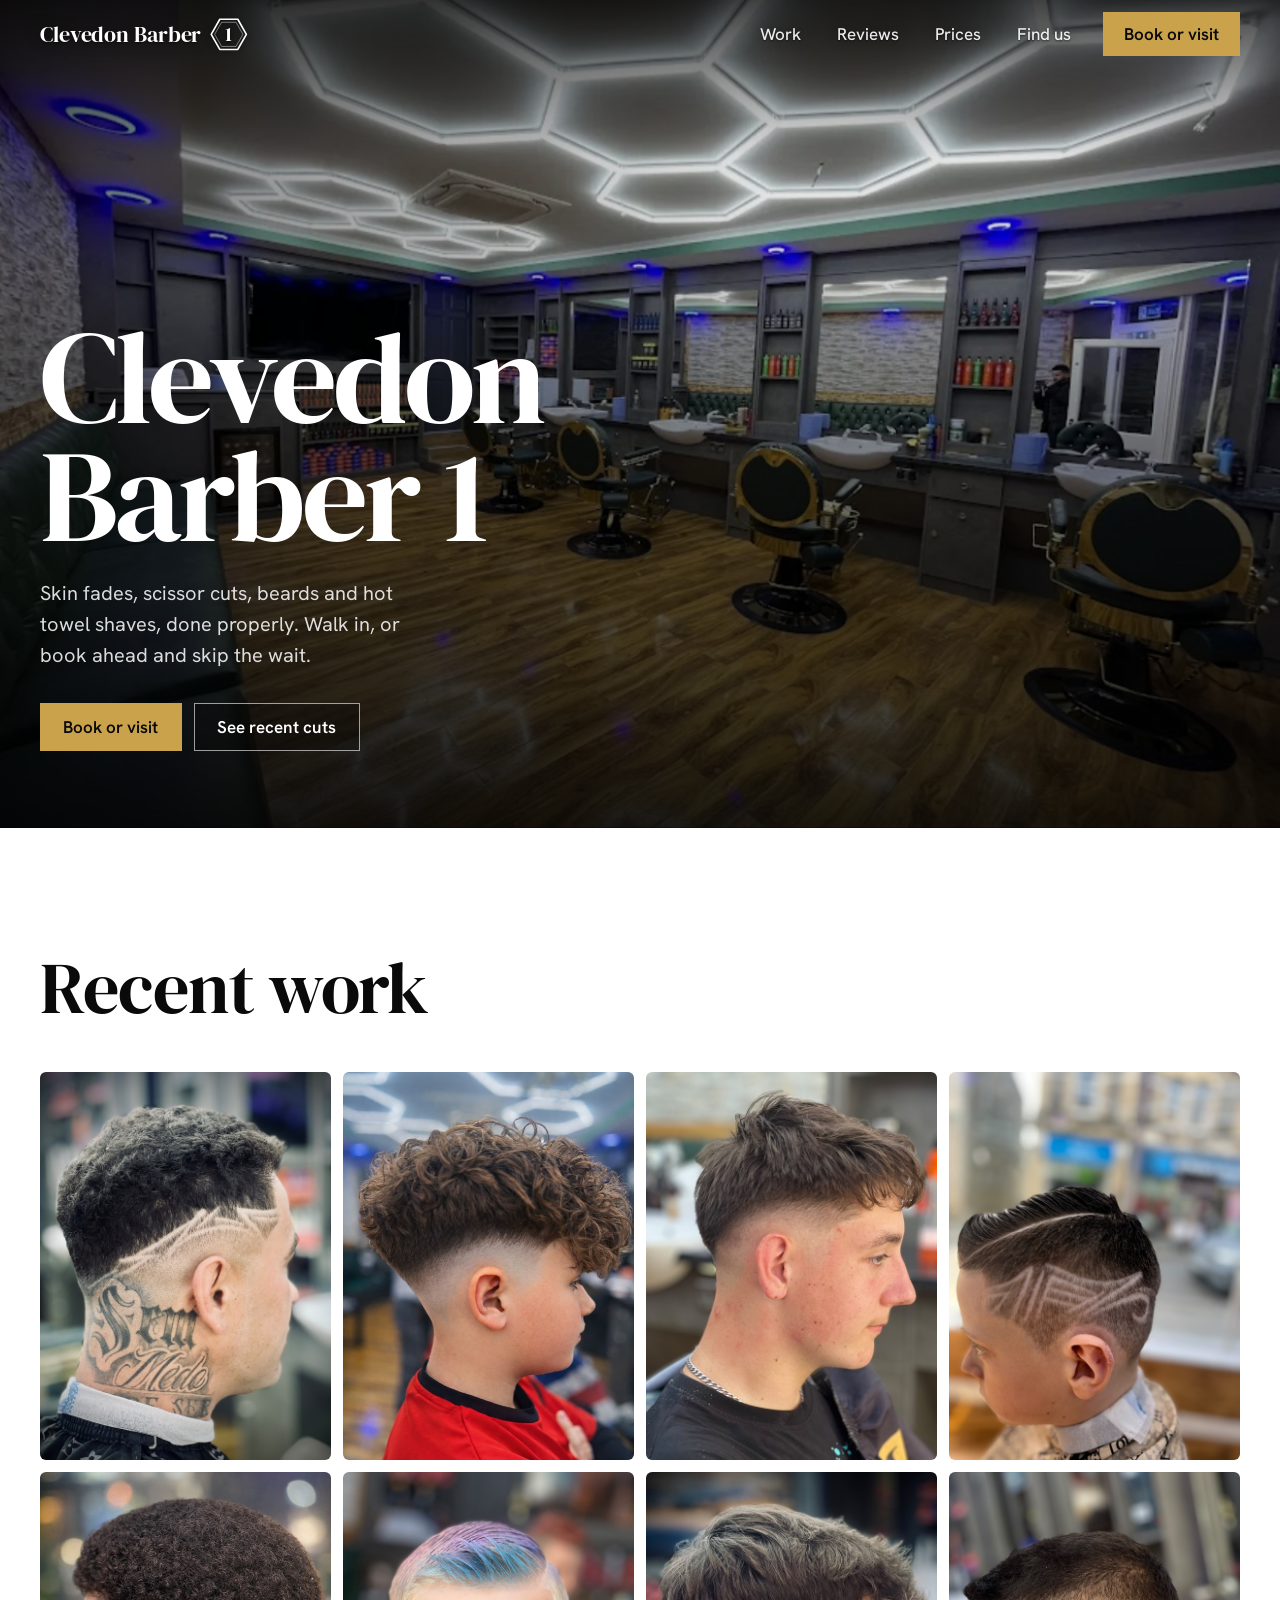
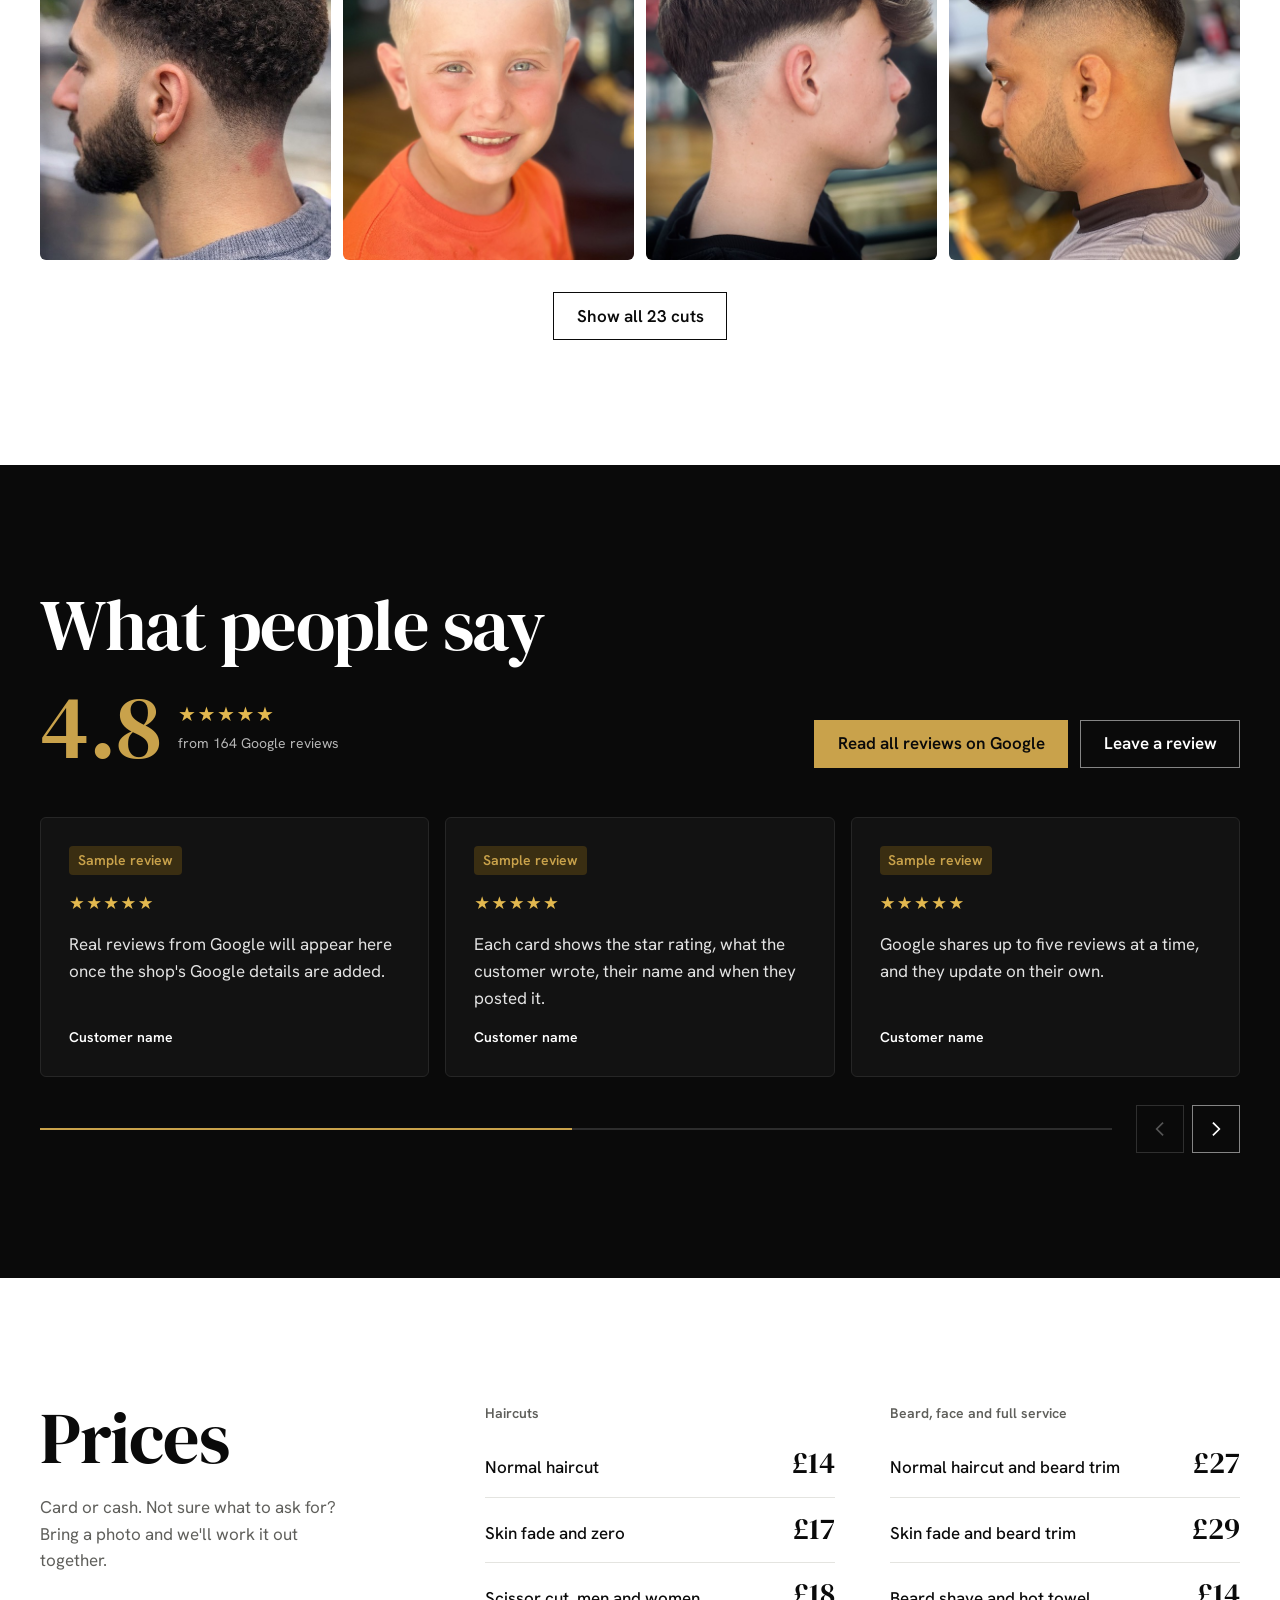
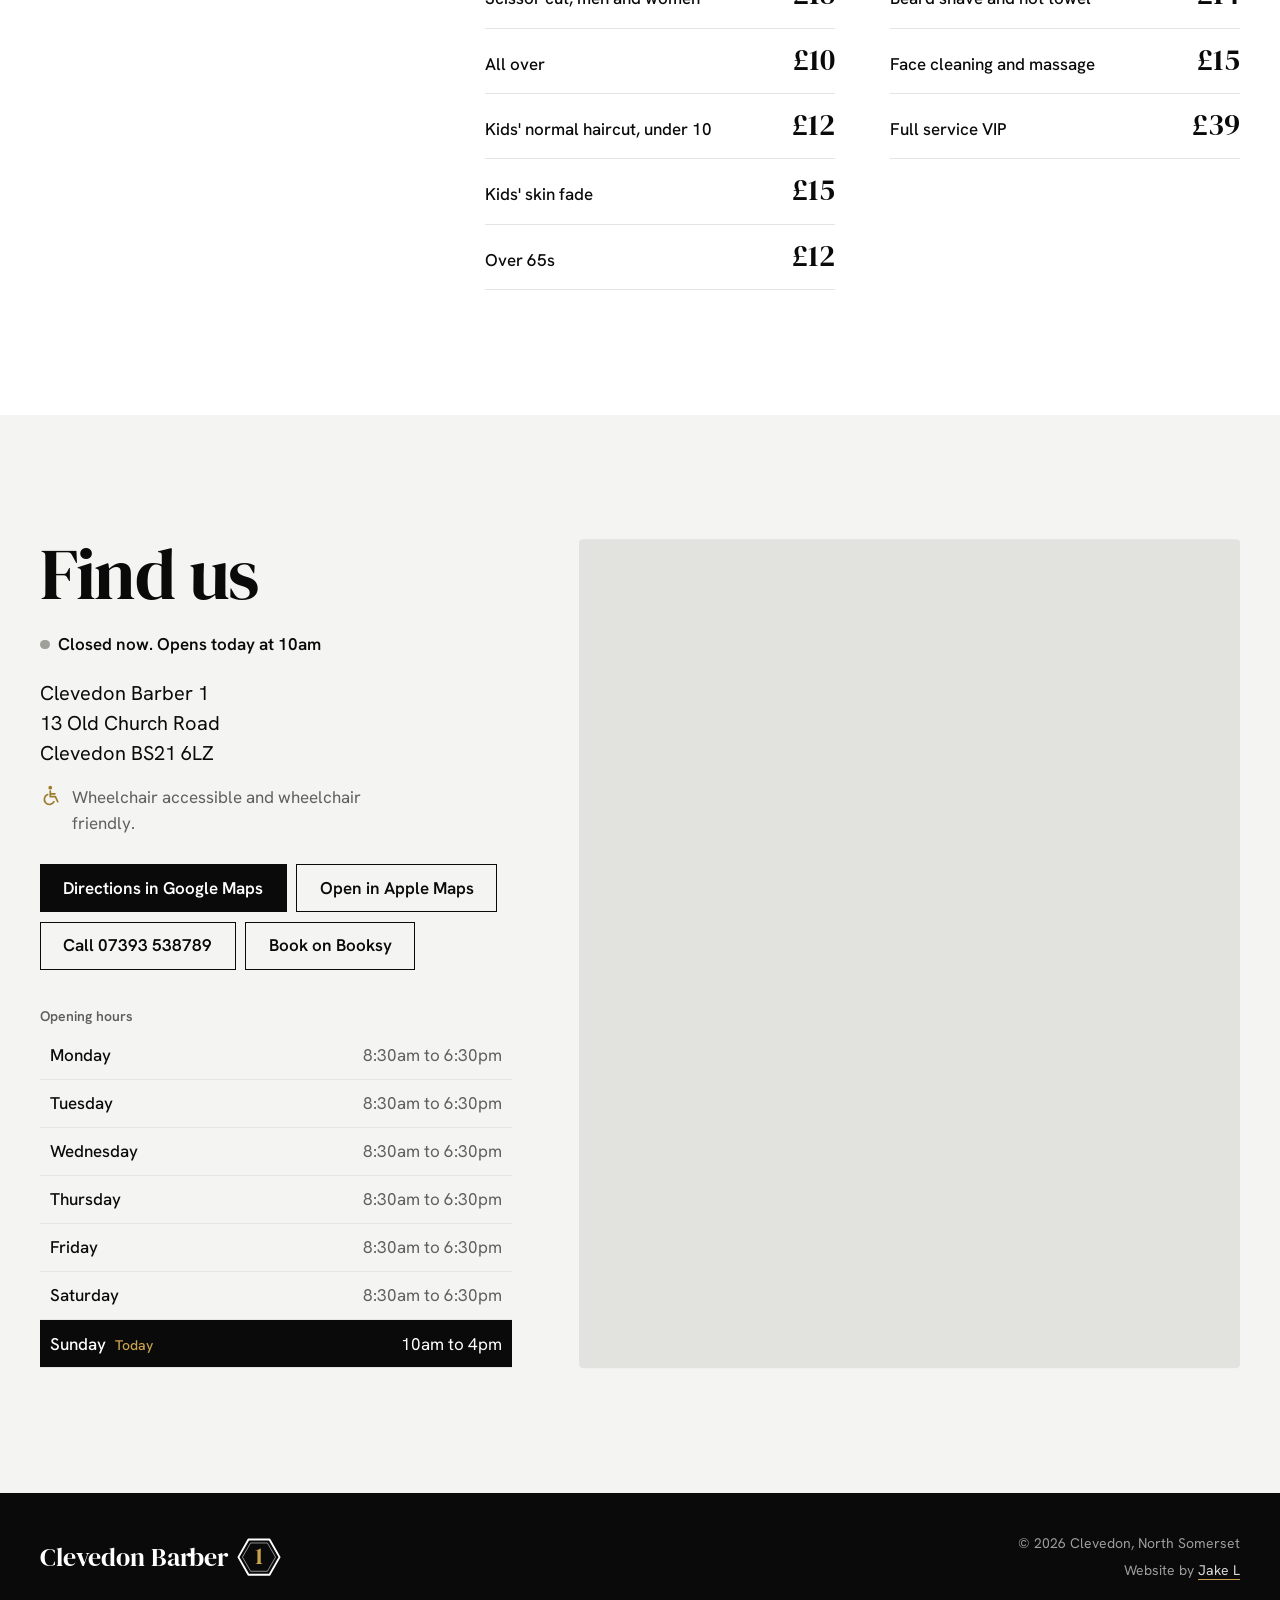
==== index.html @ bc9519e4 "Add real prices, Booksy booking, Sunday hours and SEO basics - Price list from Kam's sheet, and a "B" ====
<!doctype html>
<html lang="en-GB">
<head>
  <meta charset="utf-8">
  <meta name="viewport" content="width=device-width, initial-scale=1">
  <title>Clevedon Barber 1 | Barber in Clevedon, North Somerset</title>
  <meta name="description" content="Clevedon Barber 1 — haircuts, skin fades, beard trims and hot towel shaves in Clevedon, North Somerset. See recent cuts, read Google reviews and get directions.">
  <meta name="theme-color" content="#0A0A0A">

  <meta property="og:type" content="website">
  <meta property="og:title" content="Clevedon Barber 1">
  <meta property="og:description" content="Haircuts, skin fades, beard trims and hot towel shaves in Clevedon. See recent cuts and get directions.">
  <meta property="og:url" content="https://clevedonbarber1.com/">
  <meta property="og:site_name" content="Clevedon Barber 1">
  <meta property="og:image" content="https://clevedonbarber1.com/assets/og-image.jpg">
  <meta property="og:image:type" content="image/jpeg">
  <meta property="og:image:width" content="1200">
  <meta property="og:image:height" content="630">
  <meta property="og:image:alt" content="Clevedon Barber 1: the shop's interior with four black and gold chairs under hexagonal ceiling lights">
  <meta property="og:locale" content="en_GB">
  <meta name="twitter:card" content="summary_large_image">
  <link rel="canonical" href="https://clevedonbarber1.com/">

  <link rel="icon" href="/favicon.ico" sizes="48x48">
  <link rel="icon" href="/assets/favicon.svg" type="image/svg+xml">
  <link rel="apple-touch-icon" href="/assets/icons/apple-touch-icon.png">
  <link rel="manifest" href="/site.webmanifest">
  <link rel="preconnect" href="https://fonts.googleapis.com">
  <link rel="preconnect" href="https://fonts.gstatic.com" crossorigin>
  <link href="https://fonts.googleapis.com/css2?family=DM+Serif+Display&family=Hanken+Grotesk:wght@400;500;600;700&display=swap" rel="stylesheet">
  <link rel="stylesheet" href="styles.css">

  <script type="application/ld+json">
  {
    "@context": "https://schema.org",
    "@type": "WebSite",
    "@id": "https://clevedonbarber1.com/#website",
    "name": "Clevedon Barber 1",
    "url": "https://clevedonbarber1.com/",
    "inLanguage": "en-GB",
    "publisher": { "@id": "https://clevedonbarber1.com/#business" }
  }
  </script>
  <script type="application/ld+json">
  {
    "@context": "https://schema.org",
    "@type": "HairSalon",
    "@id": "https://clevedonbarber1.com/#business",
    "name": "Clevedon Barber 1",
    "description": "Barber shop in Clevedon, North Somerset, offering haircuts, skin fades, kids' cuts, beard trims and hot towel shaves.",
    "url": "https://clevedonbarber1.com/",
    "image": [
      "https://clevedonbarber1.com/assets/og-image.jpg",
      "https://clevedonbarber1.com/assets/photos/inside.webp"
    ],
    "logo": "https://clevedonbarber1.com/assets/icons/icon-512.png",
    "telephone": "+447393538789",
    "priceRange": "£10–£39",
    "currenciesAccepted": "GBP",
    "hasMap": "https://www.google.com/maps/search/?api=1&query=Clevedon+Barber+1+Clevedon",
    "geo": { "@type": "GeoCoordinates", "latitude": 51.4363, "longitude": -2.8527 },
    "areaServed": [
      { "@type": "City", "name": "Clevedon" },
      { "@type": "AdministrativeArea", "name": "North Somerset" }
    ],
    "amenityFeature": [
      { "@type": "LocationFeatureSpecification", "name": "Wheelchair accessible", "value": true }
    ],
    "address": {
      "@type": "PostalAddress",
      "streetAddress": "13 Old Church Road",
      "addressLocality": "Clevedon",
      "addressRegion": "North Somerset",
      "postalCode": "BS21 6LZ",
      "addressCountry": "GB"
    },
    "openingHoursSpecification": [
      { "@type": "OpeningHoursSpecification", "dayOfWeek": ["Monday","Tuesday","Wednesday","Thursday","Friday","Saturday"], "opens": "08:30", "closes": "18:30" },
      { "@type": "OpeningHoursSpecification", "dayOfWeek": "Sunday", "opens": "10:00", "closes": "16:00" }
    ]
  }
  </script>
</head>
<body>
  <a class="skip" href="#main">Skip to content</a>

  <header class="site-header" data-header>
    <div class="wrap header-inner">
      <a class="logo logo-header" href="#top" aria-label="Clevedon Barber 1, back to top"><span class="logo-word">Clevedon Barber</span><svg class="logo-hex" viewBox="0 0 46 40" aria-hidden="true" focusable="false"><path class="hex-outer" d="M12 1.5H34L44.5 20L34 38.5H12L1.5 20Z"/><path class="hex-inner" d="M14.2 5.2H31.8L40.3 20L31.8 34.8H14.2L5.7 20Z"/><text x="23" y="27.7" text-anchor="middle">1</text></svg></a>
      <nav class="nav" aria-label="Main">
        <a href="#work">Work</a>
        <a href="#reviews">Reviews</a>
        <a href="#prices">Prices</a>
        <a href="#visit">Find us</a>
      </nav>
      <a class="btn btn-gold btn-small" href="#visit">Book or visit</a>
      <button class="burger" type="button" aria-expanded="false" aria-controls="menu" aria-label="Open menu" data-burger>
        <span></span><span></span>
      </button>
    </div>
  </header>

  <!-- Phone menu -->
  <nav class="menu" id="menu" aria-label="Menu" inert data-menu>
    <ul class="menu-links">
      <li style="--i:0"><a href="#top">Home</a></li>
      <li style="--i:1"><a href="#work">Recent work</a></li>
      <li style="--i:2"><a href="#reviews">Reviews</a></li>
      <li style="--i:3"><a href="#prices">Prices</a></li>
      <li style="--i:4"><a href="#visit">Find us</a></li>
    </ul>
    <div class="menu-foot">
      <p class="menu-status" data-menu-status></p>
      <div class="menu-actions">
        <a class="btn btn-line-light" href="tel:+447393538789">Call</a>
        <a class="btn btn-line-light" href="#" data-directions="google" target="_blank" rel="noopener">Directions</a>
        <a class="btn btn-gold" href="#visit">Book</a>
      </div>
      <p class="menu-address">13 Old Church Road, Clevedon BS21 6LZ</p>
    </div>
  </nav>

  <main id="main">
    <!-- ============ HERO ============ -->
    <section class="hero" id="top">
      <img class="hero-photo" src="assets/photos/inside.webp" width="1290" height="963" fetchpriority="high"
           alt="Inside Clevedon Barber 1: four black and gold barber chairs, mirrors and basins, a green leather bench and hexagonal lights across the ceiling">
      <div class="hero-shade" aria-hidden="true"></div>
      <div class="wrap hero-copy">
        <h1 class="wordmark">Clevedon<br>Barber 1</h1>
        <p class="hero-lede">Skin fades, scissor cuts, beards and hot towel shaves, done properly. Walk in, or book ahead and skip the wait.</p>
        <div class="actions">
          <a class="btn btn-gold" href="#visit">Book or visit</a>
          <a class="btn btn-glass" href="#work">See recent cuts</a>
        </div>
      </div>
      <!-- Phone-only scroll cue -->
      <a class="scroll-cue" href="#work" aria-label="Scroll down to recent work" data-scroll-cue>
        <span class="scroll-cue-text">Scroll</span>
        <span class="scroll-cue-track" aria-hidden="true"></span>
      </a>
    </section>

    <!-- ============ WORK ============ -->
    <!--
      Recent work. Each photo has a small version (cut-NN-small.jpg, used in the grid) and a large one
      (cut-NN.jpg, opened full screen). The first 8 show straight away; the rest appear with "Show all".
      To add a photo, copy a <li> line, point it at the new files and write a short description in alt.
    -->
    <section class="work" id="work" aria-labelledby="work-title">
      <div class="wrap">
        <div class="section-head">
          <h2 id="work-title" class="display" data-reveal="heading">Recent work</h2>
          <a class="text-link" href="https://www.instagram.com/" target="_blank" rel="noopener" data-instagram-link>More on Instagram</a>
        </div>
        <ul class="gallery" id="gallery" data-gallery data-reveal-group>
          <li><button class="shot" type="button" aria-label="View larger: Curly top with a mid skin fade and a freehand line design running into a neck tattoo"><img src="assets/photos/work/cut-01-small.jpg" data-full="assets/photos/work/cut-01.jpg" alt="Curly top with a mid skin fade and a freehand line design running into a neck tattoo" width="600" height="800" loading="lazy" decoding="async"></button></li>
          <li><button class="shot" type="button" aria-label="View larger: Curly crop with a low drop fade, under the shop's hexagon lights"><img src="assets/photos/work/cut-02-small.jpg" data-full="assets/photos/work/cut-02.jpg" alt="Curly crop with a low drop fade, under the shop's hexagon lights" width="600" height="800" loading="lazy" decoding="async"></button></li>
          <li><button class="shot" type="button" aria-label="View larger: Messy textured crop with a mid skin fade"><img src="assets/photos/work/cut-03-small.jpg" data-full="assets/photos/work/cut-03.jpg" alt="Messy textured crop with a mid skin fade" width="600" height="800" loading="lazy" decoding="async"></button></li>
          <li><button class="shot" type="button" aria-label="View larger: Boy's slick-back with a detailed zigzag design shaved into the fade"><img src="assets/photos/work/cut-04-small.jpg" data-full="assets/photos/work/cut-04.jpg" alt="Boy's slick-back with a detailed zigzag design shaved into the fade" width="600" height="800" loading="lazy" decoding="async"></button></li>
          <li><button class="shot" type="button" aria-label="View larger: Curly afro taper with a sharp neckline and full beard"><img src="assets/photos/work/cut-05-small.jpg" data-full="assets/photos/work/cut-05.jpg" alt="Curly afro taper with a sharp neckline and full beard" width="600" height="800" loading="lazy" decoding="async"></button></li>
          <li><button class="shot" type="button" aria-label="View larger: Smiling boy with a blue and pink side-parted cut and skin fade"><img src="assets/photos/work/cut-06-small.jpg" data-full="assets/photos/work/cut-06.jpg" alt="Smiling boy with a blue and pink side-parted cut and skin fade" width="600" height="800" loading="lazy" decoding="async"></button></li>
          <li><button class="shot" type="button" aria-label="View larger: Textured fringe with a low fade and a shaved line"><img src="assets/photos/work/cut-07-small.jpg" data-full="assets/photos/work/cut-07.jpg" alt="Textured fringe with a low fade and a shaved line" width="600" height="800" loading="lazy" decoding="async"></button></li>
          <li><button class="shot" type="button" aria-label="View larger: Short crop with a mid skin fade and a lined-up beard"><img src="assets/photos/work/cut-08-small.jpg" data-full="assets/photos/work/cut-08.jpg" alt="Short crop with a mid skin fade and a lined-up beard" width="600" height="800" loading="lazy" decoding="async"></button></li>
          <li class="is-extra"><button class="shot" type="button" aria-label="View larger: Boy's quiff with a low skin fade"><img src="assets/photos/work/cut-09-small.jpg" data-full="assets/photos/work/cut-09.jpg" alt="Boy's quiff with a low skin fade" width="600" height="800" loading="lazy" decoding="async"></button></li>
          <li class="is-extra"><button class="shot" type="button" aria-label="View larger: Twists on top with a high skin fade"><img src="assets/photos/work/cut-10-small.jpg" data-full="assets/photos/work/cut-10.jpg" alt="Twists on top with a high skin fade" width="600" height="800" loading="lazy" decoding="async"></button></li>
          <li class="is-extra"><button class="shot" type="button" aria-label="View larger: Blond textured crop with a mid drop fade, seen from behind"><img src="assets/photos/work/cut-11-small.jpg" data-full="assets/photos/work/cut-11.jpg" alt="Blond textured crop with a mid drop fade, seen from behind" width="600" height="800" loading="lazy" decoding="async"></button></li>
          <li class="is-extra"><button class="shot" type="button" aria-label="View larger: Ginger side-swept cut with a lightning-bolt design and skin fade"><img src="assets/photos/work/cut-12-small.jpg" data-full="assets/photos/work/cut-12.jpg" alt="Ginger side-swept cut with a lightning-bolt design and skin fade" width="600" height="800" loading="lazy" decoding="async"></button></li>
          <li class="is-extra"><button class="shot" type="button" aria-label="View larger: Short textured crop with a low skin fade and sharp line-up"><img src="assets/photos/work/cut-13-small.jpg" data-full="assets/photos/work/cut-13.jpg" alt="Short textured crop with a low skin fade and sharp line-up" width="600" height="800" loading="lazy" decoding="async"></button></li>
          <li class="is-extra"><button class="shot" type="button" aria-label="View larger: Young boy's short cut with a wave design shaved into the side"><img src="assets/photos/work/cut-14-small.jpg" data-full="assets/photos/work/cut-14.jpg" alt="Young boy's short cut with a wave design shaved into the side" width="600" height="800" loading="lazy" decoding="async"></button></li>
          <li class="is-extra"><button class="shot" type="button" aria-label="View larger: Textured fringe with a low taper and a single line design"><img src="assets/photos/work/cut-15-small.jpg" data-full="assets/photos/work/cut-15.jpg" alt="Textured fringe with a low taper and a single line design" width="600" height="800" loading="lazy" decoding="async"></button></li>
          <li class="is-extra"><button class="shot" type="button" aria-label="View larger: Textured fringe with a low skin fade"><img src="assets/photos/work/cut-16-small.jpg" data-full="assets/photos/work/cut-16.jpg" alt="Textured fringe with a low skin fade" width="600" height="800" loading="lazy" decoding="async"></button></li>
          <li class="is-extra"><button class="shot" type="button" aria-label="View larger: Dark textured crop with a low burst fade around the ear"><img src="assets/photos/work/cut-17-small.jpg" data-full="assets/photos/work/cut-17.jpg" alt="Dark textured crop with a low burst fade around the ear" width="600" height="800" loading="lazy" decoding="async"></button></li>
          <li class="is-extra"><button class="shot" type="button" aria-label="View larger: Boy's textured fringe with a mid drop fade"><img src="assets/photos/work/cut-18-small.jpg" data-full="assets/photos/work/cut-18.jpg" alt="Boy's textured fringe with a mid drop fade" width="600" height="800" loading="lazy" decoding="async"></button></li>
          <li class="is-extra"><button class="shot" type="button" aria-label="View larger: Boy's side-swept cut with a zigzag design in a mid fade"><img src="assets/photos/work/cut-19-small.jpg" data-full="assets/photos/work/cut-19.jpg" alt="Boy's side-swept cut with a zigzag design in a mid fade" width="600" height="800" loading="lazy" decoding="async"></button></li>
          <li class="is-extra"><button class="shot" type="button" aria-label="View larger: Boy's mid skin fade with a freehand lightning-bolt design"><img src="assets/photos/work/cut-20-small.jpg" data-full="assets/photos/work/cut-20.jpg" alt="Boy's mid skin fade with a freehand lightning-bolt design" width="600" height="800" loading="lazy" decoding="async"></button></li>
          <li class="is-extra"><button class="shot" type="button" aria-label="View larger: Textured fringe with a mid skin fade"><img src="assets/photos/work/cut-21-small.jpg" data-full="assets/photos/work/cut-21.jpg" alt="Textured fringe with a mid skin fade" width="600" height="800" loading="lazy" decoding="async"></button></li>
          <li class="is-extra"><button class="shot" type="button" aria-label="View larger: Boy's classic side part with a tapered back and sides"><img src="assets/photos/work/cut-22-small.jpg" data-full="assets/photos/work/cut-22.jpg" alt="Boy's classic side part with a tapered back and sides" width="600" height="800" loading="lazy" decoding="async"></button></li>
          <li class="is-extra"><button class="shot" type="button" aria-label="View larger: Boy's longer layered cut with a tidy neckline"><img src="assets/photos/work/cut-23-small.jpg" data-full="assets/photos/work/cut-23.jpg" alt="Boy's longer layered cut with a tidy neckline" width="600" height="800" loading="lazy" decoding="async"></button></li>
        </ul>
        <div class="gallery-more">
          <button class="btn btn-line" type="button" aria-controls="gallery" aria-expanded="false" data-gallery-more>Show all 23 cuts</button>
        </div>
      </div>
    </section>

    <!-- ============ REVIEWS ============ -->
    <!--
      With SETTINGS.googleApiKey and SETTINGS.googlePlaceId set in script.js, the rating and latest
      reviews load live from Google and replace the sample cards below.
    -->
    <section class="reviews" id="reviews" aria-labelledby="reviews-title">
      <div class="wrap">
        <div class="reviews-head">
          <div>
            <h2 id="reviews-title" class="display" data-reveal="heading">What people say</h2>
            <p class="reviews-score" data-score data-reveal>
              <span class="score-num" data-score-num data-count>4.9</span>
              <span class="score-meta">
                <span class="stars" aria-hidden="true" data-stars>★★★★★</span>
                <span data-score-count>on Google</span>
              </span>
              <span class="sample-tag" data-score-sample>Sample rating</span>
            </p>
          </div>
          <div class="reviews-links" data-reveal>
            <a class="btn btn-gold" href="https://www.google.com/maps/search/?api=1&amp;query=Clevedon+Barber+1+Clevedon" target="_blank" rel="noopener" data-review-link>Read all reviews on Google</a>
            <a class="btn btn-line-light" href="https://www.google.com/maps/search/?api=1&amp;query=Clevedon+Barber+1+Clevedon" target="_blank" rel="noopener" data-write-review-link>Leave a review</a>
          </div>
        </div>

        <!--
          Reviews slider. To add a review, copy this card into the list below and change the words:

          <li class="review">
            <span class="stars" role="img" aria-label="5 out of 5 stars">★★★★★</span>
            <blockquote><p>What the customer said.</p></blockquote>
            <p class="review-by"><span>Customer name<span class="review-when">Google review</span></span></p>
          </li>

          Cards marked "is-sample" are placeholders: delete them once real reviews are in.
          When live Google reviews are switched on (script.js), the samples are removed automatically
          and Google's latest reviews are added after any you've written here.
        -->
        <ul class="review-list" id="review-list" data-reviews data-reveal-group tabindex="0" aria-label="Customer reviews">
          <li class="review is-sample">
            <p class="sample-tag">Sample review</p>
            <span class="stars" role="img" aria-label="5 out of 5 stars">★★★★★</span>
            <blockquote><p>Real reviews from Google will appear here once the shop's Google details are added.</p></blockquote>
            <p class="review-by">Customer name</p>
          </li>
          <li class="review is-sample">
            <p class="sample-tag">Sample review</p>
            <span class="stars" role="img" aria-label="5 out of 5 stars">★★★★★</span>
            <blockquote><p>Each card shows the star rating, what the customer wrote, their name and when they posted it.</p></blockquote>
            <p class="review-by">Customer name</p>
          </li>
          <li class="review is-sample">
            <p class="sample-tag">Sample review</p>
            <span class="stars" role="img" aria-label="5 out of 5 stars">★★★★★</span>
            <blockquote><p>Google shares up to five reviews at a time, and they update on their own.</p></blockquote>
            <p class="review-by">Customer name</p>
          </li>
          <li class="review is-sample">
            <p class="sample-tag">Sample review</p>
            <span class="stars" role="img" aria-label="5 out of 5 stars">★★★★★</span>
            <blockquote><p>To add your own, copy a card in index.html and change the words, name and stars.</p></blockquote>
            <p class="review-by">Customer name</p>
          </li>
          <li class="review is-sample">
            <p class="sample-tag">Sample review</p>
            <span class="stars" role="img" aria-label="5 out of 5 stars">★★★★★</span>
            <blockquote><p>Add as many as you like. The slider grows to fit them all.</p></blockquote>
            <p class="review-by">Customer name</p>
          </li>
          <li class="review is-sample">
            <p class="sample-tag">Sample review</p>
            <span class="stars" role="img" aria-label="5 out of 5 stars">★★★★★</span>
            <blockquote><p>Swipe on a phone, or use the arrows on a computer.</p></blockquote>
            <p class="review-by">Customer name</p>
          </li>
        </ul>
        <div class="slider-controls" data-slider-controls>
          <div class="slider-progress" aria-hidden="true"><span data-slider-bar></span></div>
          <div class="slider-btns">
            <button class="slider-btn" type="button" aria-controls="review-list" aria-label="Previous reviews" data-slider-prev>
              <svg viewBox="0 0 24 24" aria-hidden="true" focusable="false"><path d="M15 5l-7 7 7 7"/></svg>
            </button>
            <button class="slider-btn" type="button" aria-controls="review-list" aria-label="Next reviews" data-slider-next>
              <svg viewBox="0 0 24 24" aria-hidden="true" focusable="false"><path d="M9 5l7 7-7 7"/></svg>
            </button>
          </div>
        </div>
        <p class="reviews-credit" data-reviews-credit hidden>Reviews from Google</p>
      </div>
    </section>

    <!-- ============ PRICES ============ -->
    <!-- Prices below are SAMPLE figures — confirm every one with the shop before going live. -->
    <section class="prices" id="prices" aria-labelledby="prices-title">
      <div class="wrap prices-grid">
        <div class="prices-intro">
          <h2 id="prices-title" class="display" data-reveal="heading">Prices</h2>
          <p data-reveal>Card or cash. Not sure what to ask for? Bring a photo and we'll work it out together.</p>
        </div>
        <div class="price-cols">
          <div>
            <h3 class="price-group">Haircuts</h3>
            <dl class="price-list" data-reveal-group>
              <div><dt>Normal haircut</dt><dd>£14</dd></div>
              <div><dt>Skin fade and zero</dt><dd>£17</dd></div>
              <div><dt>Scissor cut, men and women</dt><dd>£18</dd></div>
              <div><dt>All over</dt><dd>£10</dd></div>
              <div><dt>Kids' normal haircut, under 10</dt><dd>£12</dd></div>
              <div><dt>Kids' skin fade</dt><dd>£15</dd></div>
              <div><dt>Over 65s</dt><dd>£12</dd></div>
            </dl>
          </div>
          <div>
            <h3 class="price-group">Beard, face and full service</h3>
            <dl class="price-list" data-reveal-group>
              <div><dt>Normal haircut and beard trim</dt><dd>£27</dd></div>
              <div><dt>Skin fade and beard trim</dt><dd>£29</dd></div>
              <div><dt>Beard shave and hot towel</dt><dd>£14</dd></div>
              <div><dt>Face cleaning and massage</dt><dd>£15</dd></div>
              <div><dt>Full service VIP</dt><dd>£39</dd></div>
            </dl>
          </div>
        </div>
      </div>
    </section>

    <!-- ============ VISIT: hours, map, directions ============ -->
    <section class="visit" id="visit" aria-labelledby="visit-title">
      <div class="wrap visit-grid">
        <div class="visit-info">
          <h2 id="visit-title" class="display" data-reveal="heading">Find us</h2>
          <p class="status" data-status aria-live="polite" data-reveal></p>
          <address class="address" data-reveal>
            Clevedon Barber 1<br>
            13 Old Church Road<br>
            Clevedon BS21 6LZ
          </address>
          <p class="access" data-reveal>
            <svg viewBox="0 0 24 24" aria-hidden="true" focusable="false"><circle cx="11" cy="4" r="2"/><path d="M11 7.5v6h5.5l2.5 5.5M11 10.5h5M8.2 11.3A5.5 5.5 0 1 0 15 19"/></svg>
            Wheelchair accessible and wheelchair friendly.
          </p>

          <div class="direction-btns" data-reveal>
            <a class="btn btn-ink" href="#" data-directions="google" target="_blank" rel="noopener">Directions in Google Maps</a>
            <a class="btn btn-line" href="#" data-directions="apple" target="_blank" rel="noopener">Open in Apple Maps</a>
          </div>
          <div class="direction-btns" data-reveal>
            <a class="btn btn-line" href="tel:+447393538789">Call 07393 538789</a>
            <a class="btn btn-line" href="#" target="_blank" rel="noopener" data-book-external>Book on Booksy</a>
          </div>

          <h3 class="hours-title" id="hours">Opening hours</h3>
          <!-- Times use 24-hour format in data-open / data-close. Leave both empty for closed days.
               When Google reviews are switched on (see script.js), these update themselves from Google. -->
          <table class="hours" data-hours>
            <caption class="sr-only">Opening hours for each day of the week</caption>
            <tbody data-reveal-group>
              <tr data-day="1" data-open="08:30" data-close="18:30"><th scope="row">Monday</th><td>8:30am to 6:30pm</td></tr>
              <tr data-day="2" data-open="08:30" data-close="18:30"><th scope="row">Tuesday</th><td>8:30am to 6:30pm</td></tr>
              <tr data-day="3" data-open="08:30" data-close="18:30"><th scope="row">Wednesday</th><td>8:30am to 6:30pm</td></tr>
              <tr data-day="4" data-open="08:30" data-close="18:30"><th scope="row">Thursday</th><td>8:30am to 6:30pm</td></tr>
              <tr data-day="5" data-open="08:30" data-close="18:30"><th scope="row">Friday</th><td>8:30am to 6:30pm</td></tr>
              <tr data-day="6" data-open="08:30" data-close="18:30"><th scope="row">Saturday</th><td>8:30am to 6:30pm</td></tr>
              <tr data-day="0" data-open="10:00" data-close="16:00"><th scope="row">Sunday</th><td>10am to 4pm</td></tr>
            </tbody>
          </table>
        </div>

        <div class="map-wrap" data-reveal="wipe">
          <!-- The map loads when it scrolls into view. Its location comes from SETTINGS.mapQuery in script.js. -->
          <iframe class="map" data-map title="Map showing Clevedon Barber 1 in Clevedon" loading="lazy"
                  referrerpolicy="no-referrer-when-downgrade" allowfullscreen></iframe>
        </div>
      </div>
    </section>
  </main>

  <footer class="site-footer">
    <div class="wrap footer-inner">
      <a class="logo logo-footer" href="#top" aria-label="Clevedon Barber 1, back to top"><span class="logo-word">Clevedon Barber</span><svg class="logo-hex" viewBox="0 0 46 40" aria-hidden="true" focusable="false"><path class="hex-outer" d="M12 1.5H34L44.5 20L34 38.5H12L1.5 20Z"/><path class="hex-inner" d="M14.2 5.2H31.8L40.3 20L31.8 34.8H14.2L5.7 20Z"/><text x="23" y="27.7" text-anchor="middle">1</text></svg></a>
      <div class="footer-meta">
        <p>© <span data-year>2026</span> Clevedon, North Somerset</p>
        <p class="credit" data-credit hidden>Website by <a href="#" target="_blank" rel="noopener" data-credit-link></a></p>
      </div>
    </div>
  </footer>


  <!-- Full-screen photo viewer -->
  <dialog class="lightbox" data-lightbox aria-label="Photo viewer">
    <img data-lightbox-img alt="">
    <button class="lb-btn lb-close" type="button" data-lightbox-close aria-label="Close">×</button>
    <button class="lb-btn lb-prev" type="button" data-lightbox-prev aria-label="Previous photo">‹</button>
    <button class="lb-btn lb-next" type="button" data-lightbox-next aria-label="Next photo">›</button>
  </dialog>

  <script src="script.js" defer></script>
</body>
</html>
---- styles.css ----
/* ==========================================================
   Clevedon Barber 1
   White gallery walls so the photos lead, with the black and
   gold of the shop's chairs as the accents.
   ========================================================== */

:root {
  --paper: #FFFFFF;
  --mist: #F4F4F2;        /* quiet panels */
  --ink: #0A0A0A;         /* text, black bands */
  --stone: #5F5F5B;       /* secondary text on white */
  --line: #E4E4E0;
  --gold: #C9A24B;        /* chair gold, on dark */
  --gold-deep: #9C7A2C;   /* gold that reads on white */
  --star: #E2B84F;

  --serif: "DM Serif Display", Georgia, serif;
  --sans: "Hanken Grotesk", system-ui, -apple-system, "Segoe UI", sans-serif;

  --step--1: 0.875rem;
  --step-0: 1.0625rem;
  --step-1: 1.25rem;
  --step-2: clamp(1.5rem, 1.2rem + 1vw, 1.875rem);
  --step-3: clamp(2.5rem, 1.6rem + 3.6vw, 4.5rem);
  --step-hero: clamp(3.5rem, 1rem + 9vw, 9.5rem);

  --gutter: clamp(1rem, 0.5rem + 2.5vw, 2.5rem);
  --max: 80rem;
  --radius: 6px;
}

*,
*::before,
*::after { box-sizing: border-box; }

html { scroll-behavior: smooth; scroll-padding-top: 4.25rem; -webkit-text-size-adjust: 100%; }

body {
  margin: 0;
  background: var(--paper);
  color: var(--ink);
  font-family: var(--sans);
  font-size: var(--step-0);
  line-height: 1.55;
  -webkit-font-smoothing: antialiased;
}

img { max-width: 100%; display: block; }
[hidden] { display: none !important; }
a { color: inherit; }
button { font: inherit; color: inherit; }

/* Two-tone focus ring: the black inner line shows on light backgrounds, the gold outer ring on dark */
:focus-visible {
  outline: 2px solid var(--ink);
  outline-offset: 2px;
  box-shadow: 0 0 0 5px var(--gold);
  border-radius: 2px;
}

.wrap {
  width: 100%;
  max-width: var(--max);
  margin-inline: auto;
  padding-inline: var(--gutter);
}

.sr-only {
  position: absolute; width: 1px; height: 1px; padding: 0; margin: -1px;
  overflow: hidden; clip: rect(0 0 0 0); white-space: nowrap; border: 0;
}

.skip {
  position: absolute; left: 1rem; top: -4rem; z-index: 100;
  background: var(--ink); color: var(--paper); padding: .6rem 1rem;
  font-weight: 600; text-decoration: none; border-radius: var(--radius);
}
.skip:focus { top: 1rem; }

.display {
  font-family: var(--serif);
  font-optical-sizing: auto;
  font-weight: 400;
  font-size: var(--step-3);
  line-height: 1;
  letter-spacing: -.02em;
  margin: 0;
}

.text-link {
  font-weight: 600;
  text-underline-offset: .3em;
  text-decoration-thickness: 1px;
  text-decoration-color: var(--gold-deep);
}
.text-link:hover { color: var(--gold-deep); }

/* ---------- Buttons ---------- */
.btn {
  display: inline-flex; align-items: center; justify-content: center;
  min-height: 3rem;
  padding: .75rem 1.4rem;
  font: 600 var(--step-0)/1 var(--sans);
  text-decoration: none;
  border-radius: 0;
  border: 1.5px solid transparent;
  background: transparent;   /* buttons get a grey default background in browsers */
  -webkit-appearance: none;
  appearance: none;
  cursor: pointer;
  transition: background-color .15s ease, color .15s ease, border-color .15s ease;
  white-space: nowrap;
}
.btn-gold { background: var(--gold); color: var(--ink); }
.btn-gold:hover { background: #D8B45F; }
.btn-ink { background: var(--ink); color: var(--paper); }
.btn-ink:hover { background: #2A2A2A; }
.btn-line { border-color: var(--ink); color: var(--ink); }
.btn-line:hover { background: var(--ink); color: var(--paper); }
.btn-line-light { border-color: rgba(255, 255, 255, .5); color: var(--paper); }
.btn-line-light:hover { border-color: var(--paper); }
.btn-glass {
  color: var(--paper);
  border-color: rgba(255, 255, 255, .6);
  background: rgba(0, 0, 0, .25);
  -webkit-backdrop-filter: blur(6px);
  backdrop-filter: blur(6px);
}
.btn-glass:hover { background: rgba(0, 0, 0, .45); border-color: var(--paper); }
.btn-small { min-height: 2.5rem; padding: .5rem 1rem; font-size: var(--step--1); }

/* ---------- Header: clear over the photo, solid once you scroll ---------- */
.site-header {
  position: fixed; top: 0; left: 0; right: 0; z-index: 50;
  color: var(--paper);
  transition: background-color .25s ease, color .25s ease, box-shadow .25s ease;
}
/* Over the photo, a soft shadow keeps the logo and links readable against the bright ceiling lights */
.site-header:not(.is-solid):not(.menu-open) .logo,
.site-header:not(.is-solid):not(.menu-open) .nav a {
  text-shadow: 0 1px 2px rgba(0, 0, 0, .6), 0 0 14px rgba(0, 0, 0, .55);
}
.site-header:not(.is-solid):not(.menu-open) .logo-hex { filter: drop-shadow(0 1px 3px rgba(0, 0, 0, .6)); }
.site-header.is-solid {
  background: rgba(10, 10, 10, .94);
  -webkit-backdrop-filter: blur(10px);
  backdrop-filter: blur(10px);
  box-shadow: 0 1px 0 rgba(255, 255, 255, .08);
}
.header-inner { display: flex; align-items: center; gap: 2rem; min-height: 4.25rem; }
/* Logo: "Clevedon Barber" with the 1 set in a hexagon, after the shop's light ceiling */
.logo {
  display: inline-flex; align-items: center; gap: .55rem;
  color: var(--paper);
  text-decoration: none;
  line-height: 1;
}
.logo-header { margin-right: auto; }
.logo-word {
  font-family: var(--serif);
  font-size: 1.375rem;
  letter-spacing: -.005em;
  white-space: nowrap;
}
.logo-hex { width: 2.35rem; height: auto; flex: none; overflow: visible; }
.logo-hex .hex-outer { fill: none; stroke: currentColor; stroke-width: 2; stroke-linejoin: round; }
.logo-hex .hex-inner { fill: none; stroke: currentColor; stroke-width: 1; stroke-linejoin: round; opacity: .55; }
.logo-hex text { font-family: var(--serif); font-size: 24px; fill: currentColor; transition: fill .25s ease; }
.logo-footer .logo-word { font-size: 1.625rem; }
.logo-footer .logo-hex { width: 2.75rem; }
/* The 1 turns gold on black, matching the favicon: the solid header, the open phone menu, and the footer */
.site-header.is-solid .logo-hex text,
.site-header.menu-open .logo-hex text,
.logo-footer .logo-hex text { fill: var(--gold); }
.nav { display: flex; gap: 2.25rem; }
.nav a {
  text-decoration: none;
  font-size: var(--step-0);
  font-weight: 500;
  opacity: .9;
  padding-block: .5rem;
  background: linear-gradient(var(--gold), var(--gold)) no-repeat left calc(100% - .2rem) / 0 1.5px;
  transition: opacity .15s ease, background-size .25s cubic-bezier(.2, .7, .2, 1);
}
.nav a:hover { opacity: 1; background-size: 100% 1.5px; }
/* Header button matches the larger links */
.site-header .btn-small { min-height: 2.75rem; padding: .6rem 1.25rem; font-size: var(--step-0); }

/* ---------- Hero ---------- */
.hero {
  position: relative;
  min-height: 92svh;
  display: flex;
  align-items: flex-end;
  color: var(--paper);
  background: var(--ink);
  overflow: hidden;
  isolation: isolate;
}
.hero-photo {
  position: absolute; inset: 0;
  width: 100%; height: 100%;
  object-fit: cover;
  object-position: 50% 40%;
  z-index: -2;
  animation: settle 2.4s cubic-bezier(.2, .7, .2, 1) both;
}
@keyframes settle {
  from { transform: scale(1.08); opacity: .4; }
  to   { transform: scale(1); opacity: 1; }
}
.hero-shade {
  position: absolute; inset: 0; z-index: -1;
  background:
    linear-gradient(to bottom, rgba(0, 0, 0, .72) 0, rgba(0, 0, 0, .35) 5rem, transparent 10rem),
    linear-gradient(to top, rgba(0, 0, 0, .88) 0%, rgba(0, 0, 0, .55) 38%, rgba(0, 0, 0, .1) 70%),
    linear-gradient(to right, rgba(0, 0, 0, .5), transparent 60%);
}
.hero-copy { padding-block: 8rem clamp(3rem, 2rem + 5svh, 6rem); }

/* Scroll cue (phones only): a gold dash travelling down a thin line */
.scroll-cue { display: none; }
@media (max-width: 40rem) {
  .hero-copy { padding-bottom: 6.5rem; }
  .scroll-cue {
    position: absolute; left: 50%; bottom: 1rem;
    translate: -50% 0;
    display: flex; flex-direction: column; align-items: center; gap: .5rem;
    padding: .5rem 1.25rem;
    color: rgba(255, 255, 255, .8);
    font-size: .875rem; font-weight: 500; letter-spacing: .02em;
    text-decoration: none;
    animation: rise .9s cubic-bezier(.2, .7, .2, 1) .9s both;
    transition: opacity .4s ease;
  }
  .scroll-cue.is-hidden { opacity: 0; pointer-events: none; }
}
.scroll-cue-track {
  position: relative;
  width: 1.5px; height: 2.75rem;
  border-radius: 2px;
  background: rgba(255, 255, 255, .25);
  overflow: hidden;
}
.scroll-cue-track::after {
  content: "";
  position: absolute; left: 0; right: 0; top: 0;
  height: 40%;
  border-radius: 2px;
  background: var(--gold);
  animation: cue 1.9s cubic-bezier(.6, 0, .3, 1) 1.6s infinite both;
}
@keyframes cue {
  from { transform: translateY(-100%); }
  to   { transform: translateY(250%); }
}
.wordmark {
  font-family: var(--serif);
  font-optical-sizing: auto;
  font-weight: 400;
  font-size: var(--step-hero);
  line-height: .9;
  letter-spacing: -.03em;
  font-variant-numeric: lining-nums;
  margin: 0 0 1.5rem;
}
.hero-lede {
  max-width: 36ch;
  font-size: var(--step-1);
  color: rgba(255, 255, 255, .85);
  margin: 0 0 2rem;
}
.actions { display: flex; flex-wrap: wrap; gap: .75rem; }

.hero-copy > * { animation: rise .9s cubic-bezier(.2, .7, .2, 1) both; }
.hero-copy > :nth-child(2) { animation-delay: .1s; }
.hero-copy > :nth-child(3) { animation-delay: .2s; }
.hero-copy > :nth-child(4) { animation-delay: .3s; }
@keyframes rise {
  from { opacity: 0; transform: translateY(16px); }
  to   { opacity: 1; transform: none; }
}

.stars { color: var(--star); letter-spacing: .08em; }

/* ---------- Sections ---------- */
.work,
.prices,
.visit { padding-block: clamp(4.5rem, 3rem + 6vw, 8rem); }

.section-head {
  display: flex; flex-wrap: wrap; align-items: baseline; justify-content: space-between;
  gap: 1rem 2rem;
  margin-bottom: clamp(2rem, 1.5rem + 2vw, 3rem);
}

/* ---------- Gallery ---------- */
.gallery {
  list-style: none; margin: 0; padding: 0;
  display: grid;
  grid-template-columns: repeat(4, minmax(0, 1fr));
  grid-auto-rows: minmax(0, 1fr);
  gap: .75rem;
}
.gallery li { aspect-ratio: 3 / 4; }
.gallery:not(.is-expanded) .is-extra { display: none; }
.gallery.is-expanded .is-extra { animation: reveal .5s cubic-bezier(.2, .7, .2, 1) both; }
@keyframes reveal {
  from { opacity: 0; transform: translateY(12px); }
  to   { opacity: 1; transform: none; }
}
.gallery-more { display: flex; justify-content: center; margin-top: 2rem; }
.shot {
  display: block;
  width: 100%; height: 100%;
  padding: 0; border: 0;
  border-radius: var(--radius);
  overflow: hidden;
  background: var(--mist);
  cursor: zoom-in;
  position: relative;
}
.shot img {
  width: 100%; height: 100%;
  object-fit: cover;
  transition: transform .5s cubic-bezier(.2, .7, .2, 1);
}
.shot:hover img { transform: scale(1.04); }

/* ---------- Reviews ---------- */
.reviews {
  background: var(--ink);
  color: var(--paper);
  padding-block: clamp(4.5rem, 3rem + 6vw, 8rem);
}
.reviews-head {
  display: flex; flex-wrap: wrap; align-items: flex-end; justify-content: space-between;
  gap: 2rem;
  margin-bottom: clamp(2rem, 1.5rem + 2vw, 3.5rem);
}
.reviews-score { display: flex; flex-wrap: wrap; align-items: center; gap: .5rem 1rem; margin: 1.5rem 0 0; }
.score-num {
  font-family: var(--serif);
  font-size: clamp(3.5rem, 2.5rem + 4vw, 6rem);
  line-height: .9;
  color: var(--gold);
}
.score-meta { display: flex; flex-direction: column; gap: .2rem; color: rgba(255, 255, 255, .7); font-size: var(--step--1); }
.score-meta .stars { font-size: 1.25rem; }
.reviews-links { display: flex; flex-wrap: wrap; gap: .75rem; }

/* Slider: a native horizontal scroller that snaps to each card */
.review-list {
  --per-view: 3;
  --gap: 1rem;
  list-style: none; margin: 0; padding: 0;
  display: grid;
  grid-auto-flow: column;
  grid-auto-columns: calc((100% - (var(--per-view) - 1) * var(--gap)) / var(--per-view));
  gap: var(--gap);
  overflow-x: auto;
  overscroll-behavior-x: contain;
  scroll-snap-type: x mandatory;
  scroll-behavior: smooth;
  scrollbar-width: none;
  -webkit-overflow-scrolling: touch;
}
.review-list::-webkit-scrollbar { display: none; }
.review-list:focus-visible { outline-offset: 6px; }
.review { scroll-snap-align: start; }

.slider-controls {
  display: flex; align-items: center; gap: 1.5rem;
  margin-top: 1.75rem;
}
.slider-progress {
  position: relative;
  flex: 1;
  height: 2px;
  background: rgba(255, 255, 255, .14);
  overflow: hidden;
}
.slider-progress span {
  position: absolute; top: 0; bottom: 0; left: 0;
  width: 33%;
  background: var(--gold);
  transition: left .35s cubic-bezier(.2, .7, .2, 1), width .35s ease;
}
.slider-btns { display: flex; gap: .5rem; }
.slider-btn {
  display: grid; place-items: center;
  width: 3rem; height: 3rem;
  padding: 0;
  border: 1.5px solid rgba(255, 255, 255, .5);
  background: transparent;
  color: var(--paper);
  cursor: pointer;
  transition: background-color .15s ease, color .15s ease, border-color .15s ease, opacity .2s ease;
}
.slider-btn:hover:not(:disabled) { background: var(--paper); color: var(--ink); border-color: var(--paper); }
.slider-btn:disabled { opacity: .3; cursor: default; }
.slider-btn svg { width: 1.25rem; height: 1.25rem; fill: none; stroke: currentColor; stroke-width: 2; stroke-linecap: square; }

.review {
  display: flex; flex-direction: column; gap: .9rem;
  padding: 1.75rem;
  border: 1px solid #262626;
  border-radius: var(--radius);
  background: #121212;
}
.review .stars { font-size: 1.1rem; }
.review blockquote { margin: 0; }
.review blockquote p {
  margin: 0;
  font-size: var(--step-0);
  line-height: 1.6;
  color: rgba(255, 255, 255, .88);
  display: -webkit-box;
  -webkit-line-clamp: 7;
  -webkit-box-orient: vertical;
  overflow: hidden;
}
.review-by {
  margin: auto 0 0;
  display: flex; align-items: center; gap: .65rem;
  font-weight: 600; font-size: var(--step--1);
}
.review-by img { width: 2rem; height: 2rem; border-radius: 50%; }
.review-by a { text-decoration: none; }
.review-by a:hover { text-decoration: underline; }
.review-when { display: block; font-weight: 400; color: rgba(255, 255, 255, .55); }
.sample-tag {
  align-self: flex-start;
  margin: 0;
  padding: .2rem .55rem;
  border-radius: 4px;
  font-size: .875rem; font-weight: 600;
  background: #3A2E12; color: var(--gold);
}
.reviews-credit { margin: 1.5rem 0 0; font-size: var(--step--1); color: rgba(255, 255, 255, .55); }

/* ---------- Prices ---------- */
.prices-grid {
  display: grid;
  grid-template-columns: minmax(0, 4fr) minmax(0, 8fr);
  gap: clamp(2rem, 1rem + 4vw, 6rem);
}
.prices-intro p { color: var(--stone); max-width: 30ch; margin: 1.25rem 0 0; }
.price-cols { display: grid; grid-template-columns: repeat(2, minmax(0, 1fr)); gap: clamp(2rem, 1rem + 3vw, 4rem); }
.price-group {
  font-size: var(--step--1); font-weight: 600; color: var(--stone);
  margin: 0 0 .5rem;
}
.price-list { margin: 0; }
.price-list div {
  display: flex; justify-content: space-between; align-items: baseline; gap: 1rem;
  padding: 1rem 0;
  border-bottom: 1px solid var(--line);
}
.price-list dt { font-weight: 500; }
.price-list dd {
  margin: 0;
  font-family: var(--serif);
  font-size: var(--step-2);
  font-weight: 400;
  line-height: 1;
  font-variant-numeric: lining-nums;
}

/* ---------- Visit ---------- */
.visit { background: var(--mist); }
.visit-grid {
  display: grid;
  grid-template-columns: minmax(0, 5fr) minmax(0, 7fr);
  gap: clamp(2rem, 1rem + 4vw, 5rem);
  align-items: stretch;
}
.status {
  display: flex; align-items: center; gap: .55rem;
  margin: 1.25rem 0 0;
  font-weight: 600;
  min-height: 1.5em;
}
.status::before { content: ""; width: .6rem; height: .6rem; border-radius: 50%; background: #A0A09A; }
.status:empty::before { display: none; }
.status.is-open::before { background: #1F9D55; box-shadow: 0 0 0 4px rgba(31, 157, 85, .18); }
.address { font-style: normal; font-size: var(--step-1); line-height: 1.5; margin: 1.25rem 0 1rem; }
.access {
  display: flex; align-items: flex-start; gap: .6rem;
  margin: 0 0 1.75rem;
  max-width: 36ch;
  color: var(--stone);
}
.access svg {
  flex: none;
  width: 1.4rem; height: 1.4rem;
  margin-top: .05rem;
  fill: none; stroke: var(--gold-deep); stroke-width: 1.8; stroke-linecap: round; stroke-linejoin: round;
}
.access svg circle { fill: var(--gold-deep); stroke: none; }
.direction-btns { display: flex; flex-wrap: wrap; gap: .6rem; margin-bottom: .6rem; }
.hours-title { font-size: var(--step--1); font-weight: 600; color: var(--stone); margin: 2.25rem 0 .25rem; }
.hours { width: 100%; border-collapse: collapse; }
.hours th, .hours td {
  text-align: left; padding: .65rem .6rem;
  border-bottom: 1px solid var(--line);
  font-variant-numeric: tabular-nums;
}
.hours th { font-weight: 500; }
.hours td { text-align: right; color: var(--stone); }
.hours tr.is-today { background: var(--ink); color: var(--paper); }
.hours tr.is-today td { color: var(--paper); }
.hours tr.is-today th::after { content: "Today"; margin-left: .6rem; font-size: var(--step--1); color: var(--gold); }

.map-wrap {
  position: relative;
  min-height: 28rem;
  border-radius: var(--radius);
  overflow: hidden;
  background: #E2E2DE;
  box-shadow: 0 0 0 1px var(--line);
}
.map { position: absolute; inset: 0; width: 100%; height: 100%; border: 0; filter: grayscale(.35) contrast(1.02); }

/* ---------- Footer ---------- */
.site-footer { background: var(--ink); color: rgba(255, 255, 255, .6); padding-block: 2.5rem; }
.footer-inner { display: flex; flex-wrap: wrap; align-items: baseline; justify-content: space-between; gap: .5rem 2rem; font-size: var(--step--1); }
.footer-inner p { margin: 0; }
.footer-inner { align-items: center; }
.footer-meta { display: flex; flex-direction: column; align-items: flex-end; gap: .3rem; text-align: right; }
.credit a { color: rgba(255, 255, 255, .85); text-underline-offset: .25em; text-decoration-color: var(--gold); }
.credit a:hover { color: var(--gold); }
@media (max-width: 40rem) {
  .footer-meta { align-items: flex-start; text-align: left; }
}


/* ---------- Phone menu ---------- */
.burger {
  display: none;
  position: relative;
  width: 2.75rem; height: 2.75rem;
  margin-right: -.6rem;
  padding: 0; border: 0;
  background: transparent;
  color: inherit;
  cursor: pointer;
  border-radius: 50%;
}
.burger span {
  position: absolute; left: .7rem; right: .7rem;
  height: 2px; border-radius: 2px;
  background: currentColor;
  transition: top .3s cubic-bezier(.7, 0, .2, 1) .15s, transform .3s cubic-bezier(.7, 0, .2, 1);
}
.burger span:nth-child(1) { top: 1.05rem; }
.burger span:nth-child(2) { top: 1.55rem; right: 1.15rem; transition-property: top, transform, right; }
.burger[aria-expanded="true"] span {
  top: 1.3rem;
  transition: top .3s cubic-bezier(.7, 0, .2, 1), transform .3s cubic-bezier(.7, 0, .2, 1) .15s, right .3s ease;
}
.burger[aria-expanded="true"] span:nth-child(1) { transform: rotate(45deg); }
.burger[aria-expanded="true"] span:nth-child(2) { transform: rotate(-45deg); right: .7rem; }

.menu {
  --origin: calc(100% - var(--gutter) - .775rem) 2.125rem;
  position: fixed; inset: 0; z-index: 45;
  display: flex; flex-direction: column; justify-content: space-between; gap: 2.5rem;
  padding: 6rem var(--gutter) calc(1.5rem + env(safe-area-inset-bottom));
  overflow-y: auto;
  background:
    radial-gradient(ellipse 120% 60% at 100% 0%, rgba(201, 162, 75, .12), transparent 60%),
    var(--ink);
  color: var(--paper);
  clip-path: circle(0 at var(--origin));
  visibility: hidden;
  transition: clip-path .55s cubic-bezier(.7, 0, .2, 1), visibility 0s linear .55s;
}
.menu.is-open {
  clip-path: circle(150% at var(--origin));
  visibility: visible;
  transition: clip-path .65s cubic-bezier(.7, 0, .2, 1), visibility 0s;
}
.menu-links { list-style: none; margin: 0; padding: 0; }
.menu-links li {
  border-bottom: 1px solid rgba(255, 255, 255, .1);
  opacity: 0;
  transform: translateY(1.25rem);
  transition: opacity .25s ease, transform .25s ease;
}
.menu.is-open .menu-links li {
  opacity: 1;
  transform: none;
  transition: opacity .45s ease, transform .6s cubic-bezier(.2, .7, .2, 1);
  transition-delay: calc(.2s + var(--i) * .06s);
}
.menu-links a {
  display: flex; align-items: center; justify-content: space-between;
  padding: .7rem .6rem .7rem 0;
  font-family: var(--serif);
  font-size: clamp(2.25rem, 1.5rem + 5vw, 3.25rem);
  line-height: 1.05;
  text-decoration: none;
}
.menu-links a::after {
  content: "";
  width: .55rem; height: .55rem;
  border-top: 2px solid var(--gold); border-right: 2px solid var(--gold);
  transform: rotate(45deg);
  opacity: 0;
  transition: opacity .2s ease, transform .2s ease;
}
.menu-links a:hover::after,
.menu-links a:focus-visible::after { opacity: 1; transform: translateX(.25rem) rotate(45deg); }

.menu-foot {
  opacity: 0;
  transform: translateY(1rem);
  transition: opacity .2s ease, transform .2s ease;
}
.menu.is-open .menu-foot {
  opacity: 1; transform: none;
  transition: opacity .5s ease .5s, transform .6s cubic-bezier(.2, .7, .2, 1) .5s;
}
.menu-status {
  display: flex; align-items: center; gap: .55rem;
  margin: 0 0 1rem;
  font-weight: 600; color: rgba(255, 255, 255, .85);
}
.menu-status::before { content: ""; width: .55rem; height: .55rem; border-radius: 50%; background: #8A8A85; }
.menu-status:empty { display: none; }
.menu-status.is-open::before { background: #3FCB7A; box-shadow: 0 0 0 4px rgba(63, 203, 122, .2); }
.menu-actions { display: grid; grid-template-columns: 1fr 1fr 1.2fr; gap: .5rem; }
.menu-actions .btn { padding-inline: .5rem; }
.menu-address { margin: 1rem 0 0; font-size: var(--step--1); color: rgba(255, 255, 255, .55); }

.site-header.menu-open {
  background: transparent;
  box-shadow: none;
  -webkit-backdrop-filter: none;
  backdrop-filter: none;
}
html.menu-lock { overflow: hidden; }

/* ---------- Scroll animations ----------
   Only active when script.js adds .js-anim (never with reduced motion), so content
   is always visible without JavaScript. */
.js-anim [data-reveal] {
  opacity: 0;
  transform: translateY(1.5rem);
  transition: opacity .8s ease, transform .9s cubic-bezier(.2, .7, .2, 1);
}
.js-anim [data-reveal].is-in { opacity: 1; transform: none; }

/* Headings rise from behind a line */
.js-anim [data-reveal="heading"] {
  opacity: 1;
  clip-path: inset(0 0 100% 0);
  transform: translateY(.45em);
  transition: clip-path 1s cubic-bezier(.7, 0, .2, 1), transform 1s cubic-bezier(.2, .7, .2, 1);
}
.js-anim [data-reveal="heading"].is-in { clip-path: inset(-10% -5% -30% -5%); transform: none; }

/* Map wipes open from the left */
.js-anim [data-reveal="wipe"] {
  opacity: 1;
  transform: none;
  clip-path: inset(0 100% 0 0);
  transition: clip-path 1.2s cubic-bezier(.7, 0, .2, 1) .15s;
}
.js-anim [data-reveal="wipe"].is-in { clip-path: inset(0); }

/* Lists arrive one item after another */
.js-anim [data-reveal-group] > * {
  opacity: 0;
  transform: translateY(1.25rem);
  transition: opacity .6s ease, transform .75s cubic-bezier(.2, .7, .2, 1);
  transition-delay: calc(var(--i, 0) * 70ms);
}
.js-anim [data-reveal-group].is-in > * { opacity: 1; transform: none; }
.js-anim .price-list[data-reveal-group] > * { transform: translateX(-1rem); }
.js-anim .price-list[data-reveal-group].is-in > * { transform: none; }
.js-anim .gallery[data-reveal-group] > * { transform: translateY(2rem) scale(.97); }
.js-anim .gallery[data-reveal-group].is-in > * { transform: none; }

/* Hero photo drifts as you scroll away */
.hero-photo { will-change: translate; }

/* ---------- Lightbox ---------- */
.lightbox {
  width: 100vw; height: 100vh; max-width: none; max-height: none;
  margin: 0; padding: 0; border: 0;
  background: rgba(0, 0, 0, .94);
  color: var(--paper);
}
.lightbox[open] { display: grid; place-items: center; animation: fade .2s ease both; }
.lightbox::backdrop { background: transparent; }
.lightbox img {
  max-width: min(92vw, 80rem);
  max-height: 86vh;
  object-fit: contain;
  border-radius: 4px;
}
@keyframes fade { from { opacity: 0; } to { opacity: 1; } }
.lb-btn {
  position: absolute;
  width: 3rem; height: 3rem;
  display: grid; place-items: center;
  border: 0; border-radius: 50%;
  background: rgba(255, 255, 255, .12);
  font-size: 1.75rem; line-height: 1;
  cursor: pointer;
}
.lb-btn:hover { background: rgba(255, 255, 255, .25); }
.lb-close { top: 1rem; right: 1rem; }
.lb-prev { left: 1rem; top: 50%; transform: translateY(-50%); }
.lb-next { right: 1rem; top: 50%; transform: translateY(-50%); }


@media (max-width: 60rem) {
  .gallery { grid-template-columns: repeat(2, minmax(0, 1fr)); }
  .review-list { --per-view: 2; }
  .prices-grid,
  .visit-grid { grid-template-columns: minmax(0, 1fr); }
  .map-wrap { min-height: 22rem; }
}

@media (max-width: 52rem) {
  .nav { display: none; }
  .burger { display: block; }
  .header-inner { gap: 1rem; }
}

@media (min-width: 52.01rem) {
  .menu { display: none; }
}

@media (max-width: 40rem) {
  .header-inner .btn-small { display: none; }
  .price-cols { grid-template-columns: minmax(0, 1fr); }
  .actions .btn, .direction-btns .btn { flex: 1 1 100%; }
  .lb-prev, .lb-next { top: auto; bottom: 1.5rem; transform: none; }
}

@media (prefers-reduced-motion: reduce) {
  html { scroll-behavior: auto; }
  *, *::before, *::after {
    animation-duration: .001ms !important;
    animation-delay: 0ms !important;
    transition-duration: .001ms !important;
  }
  /* Hold the scroll cue's dash still instead of looping */
  .scroll-cue-track::after { animation: none !important; transform: translateY(75%); }
}

/* Phones: one review at a time with the next one peeking in (after the tablet rule so it wins) */
@media (max-width: 40rem) {
  .review-list {
    --per-view: 1.15; --gap: .75rem;
    /* run to the screen edge, while cards still line up with the text above */
    margin-inline: calc(-1 * var(--gutter));
    padding-inline: var(--gutter);
    scroll-padding-inline: var(--gutter);
  }
}
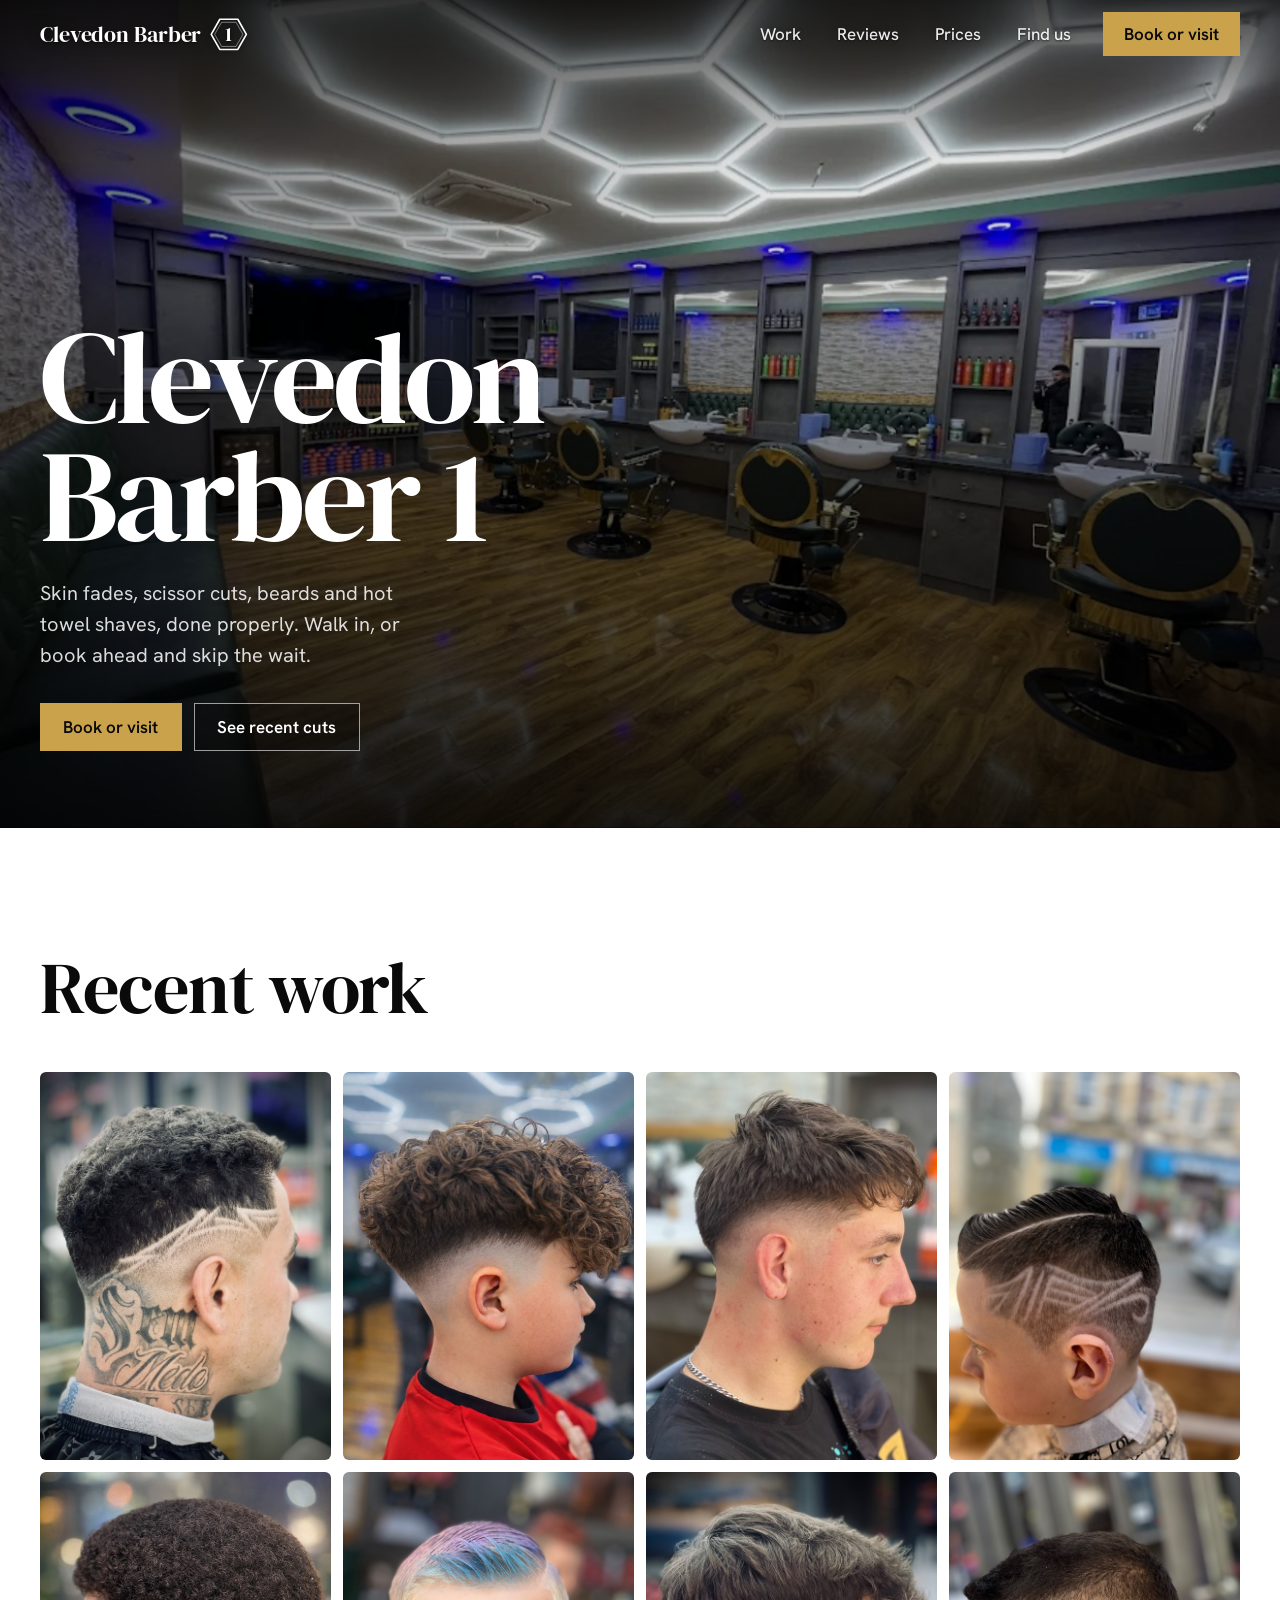
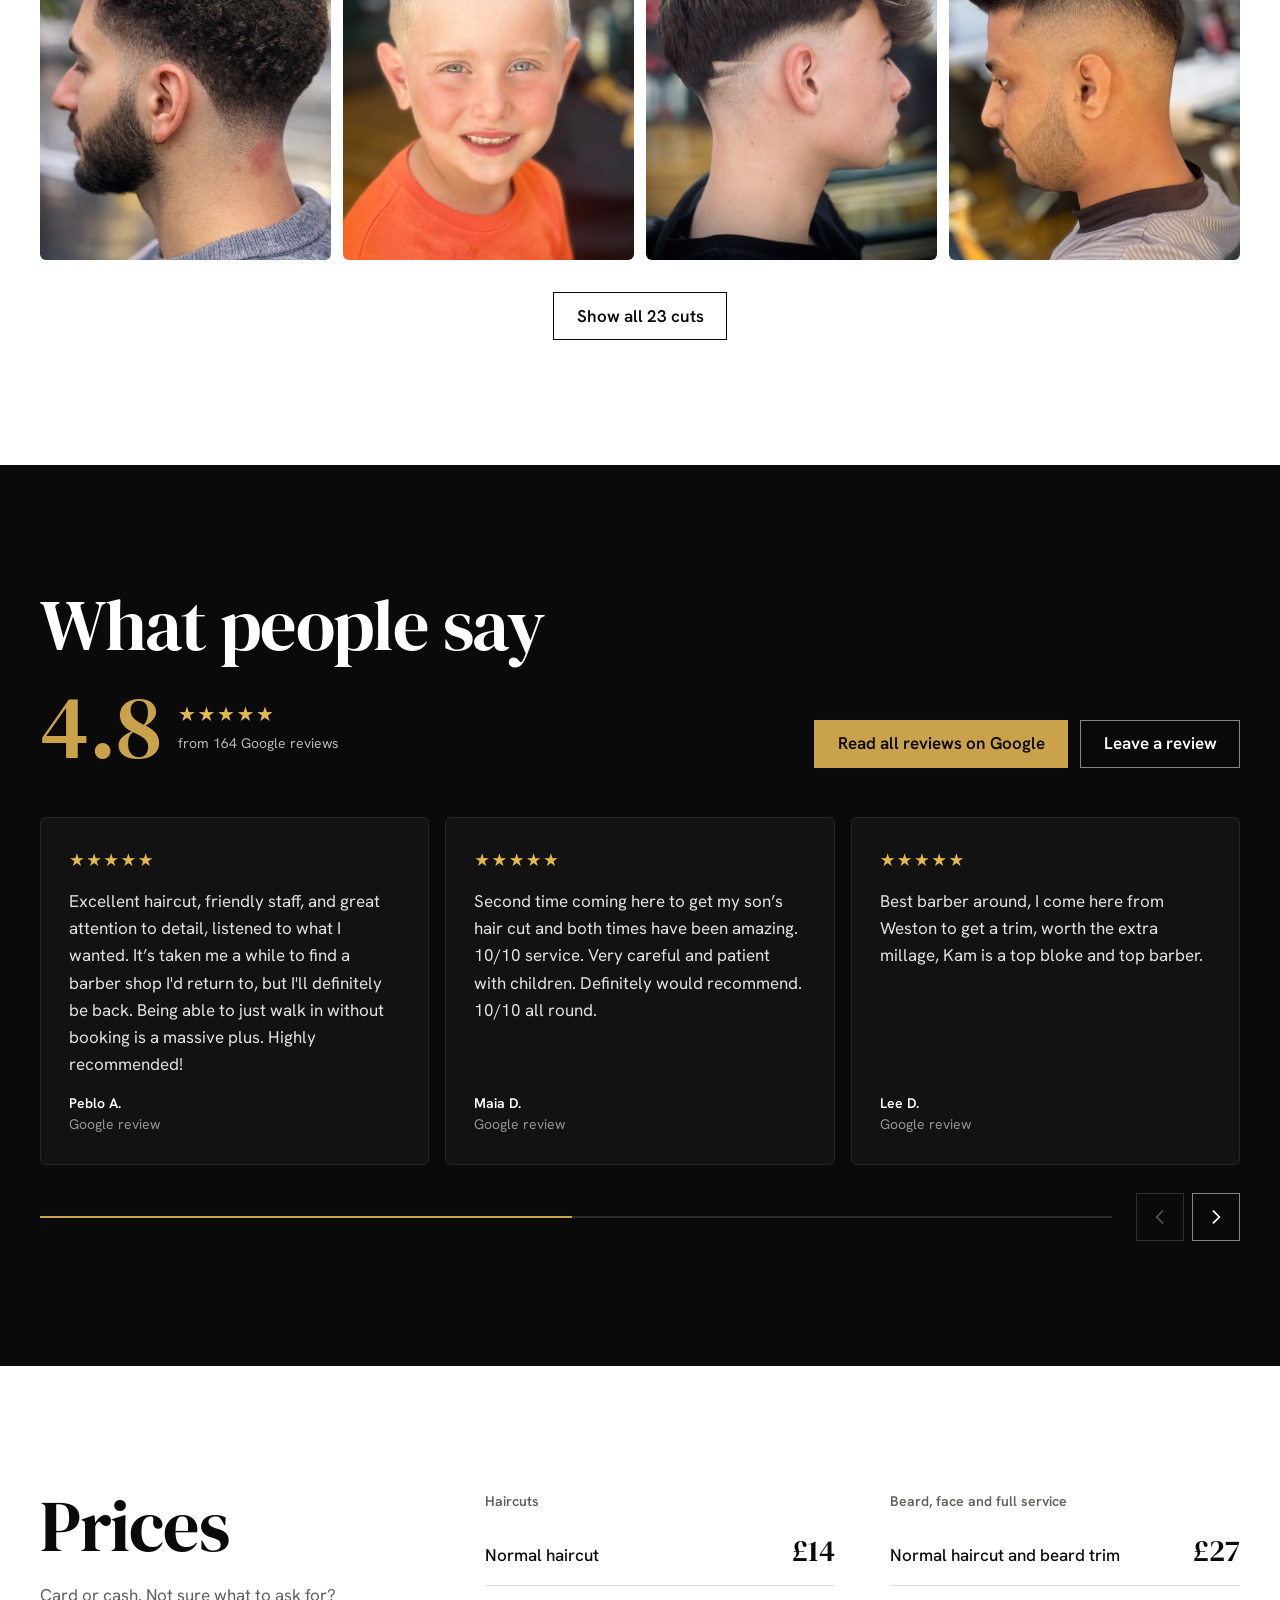
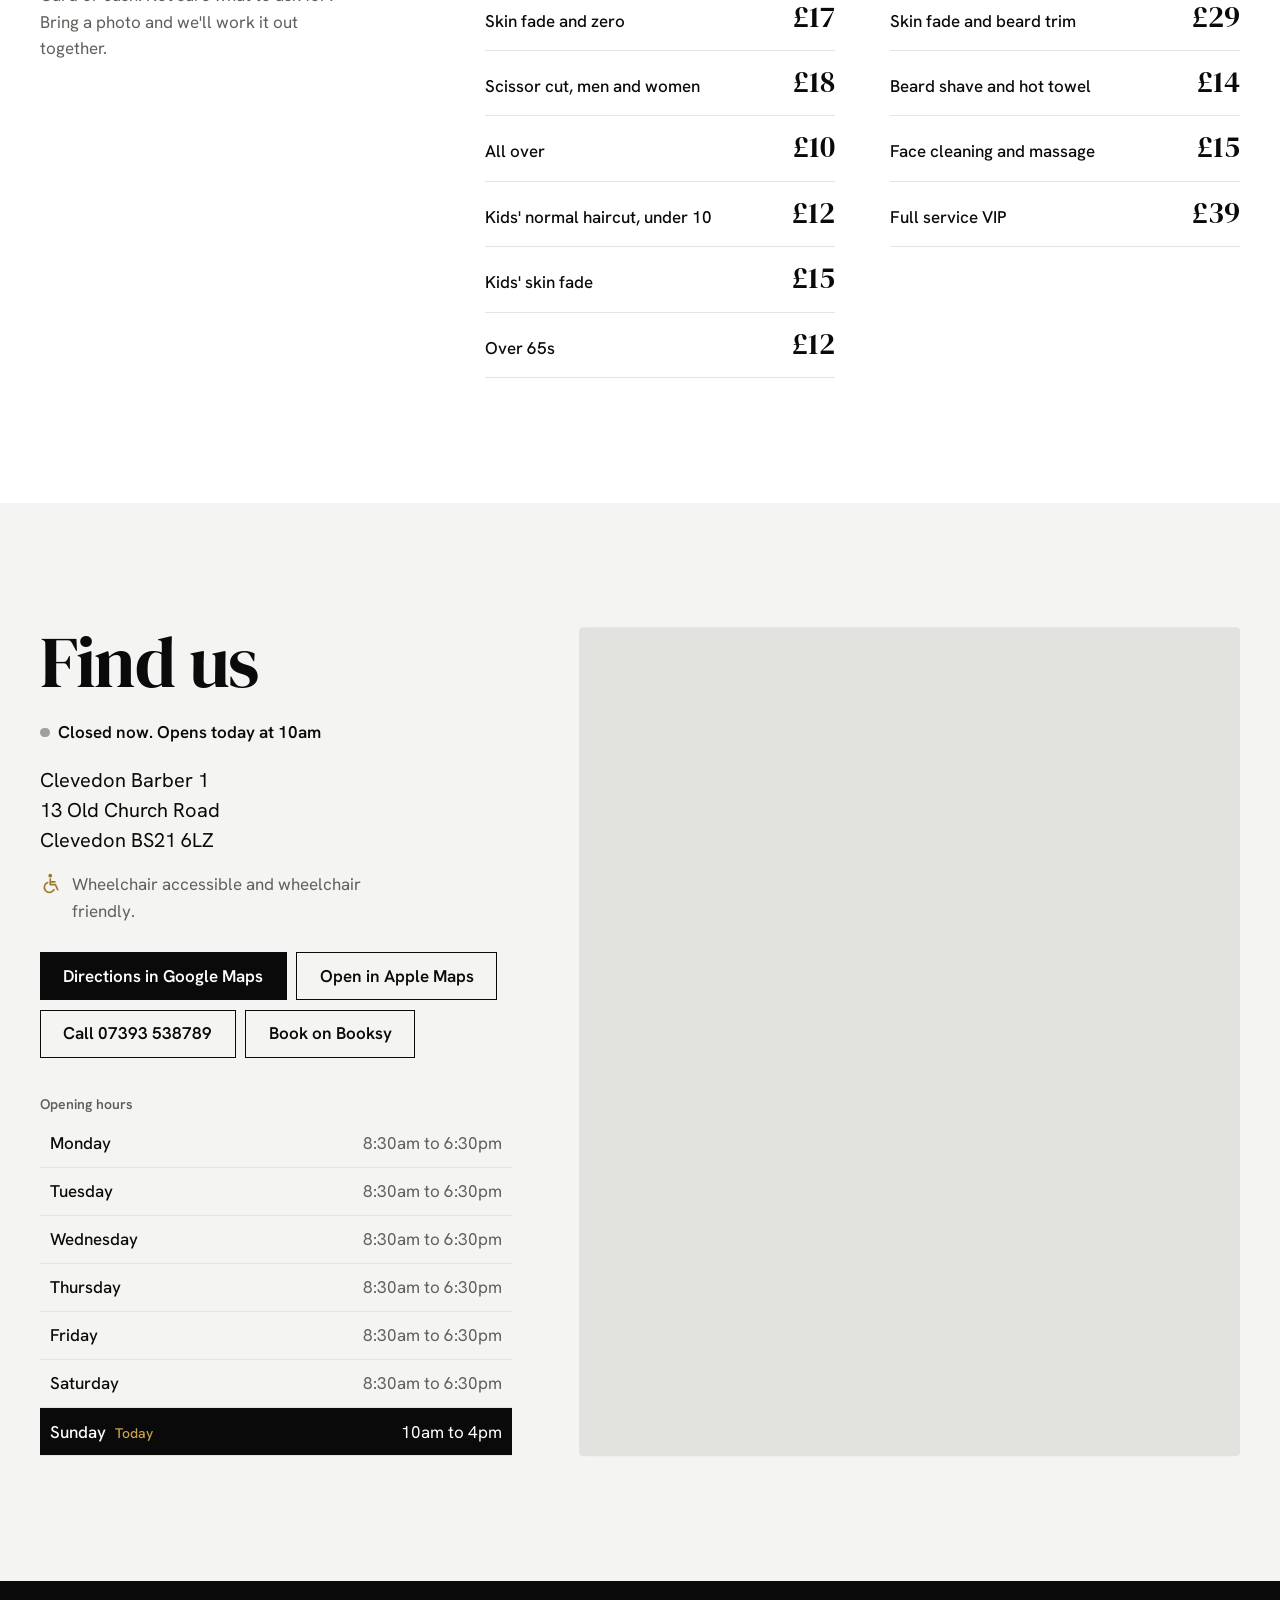
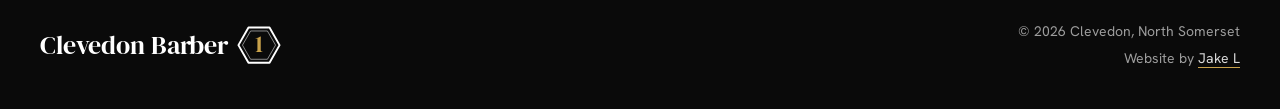
==== commit 510b4ac8: "Add real Google reviews and update the to-do list - Six real 5-star Google reviews replace the sampl" ====
--- a/index.html
+++ b/index.html
@@ -200,7 +200,6 @@
                 <span class="stars" aria-hidden="true" data-stars>★★★★★</span>
                 <span data-score-count>on Google</span>
               </span>
-              <span class="sample-tag" data-score-sample>Sample rating</span>
             </p>
           </div>
           <div class="reviews-links" data-reveal>
@@ -218,46 +217,39 @@
             <p class="review-by"><span>Customer name<span class="review-when">Google review</span></span></p>
           </li>
 
-          Cards marked "is-sample" are placeholders: delete them once real reviews are in.
-          When live Google reviews are switched on (script.js), the samples are removed automatically
-          and Google's latest reviews are added after any you've written here.
+          These are real Google reviews, copied word for word on 22 Nov 2026 (reviewer's first name and initial).
+          If live Google reviews are ever switched on (script.js), Google's latest are added after these.
         -->
         <ul class="review-list" id="review-list" data-reviews data-reveal-group tabindex="0" aria-label="Customer reviews">
-          <li class="review is-sample">
-            <p class="sample-tag">Sample review</p>
-            <span class="stars" role="img" aria-label="5 out of 5 stars">★★★★★</span>
-            <blockquote><p>Real reviews from Google will appear here once the shop's Google details are added.</p></blockquote>
-            <p class="review-by">Customer name</p>
-          </li>
-          <li class="review is-sample">
-            <p class="sample-tag">Sample review</p>
-            <span class="stars" role="img" aria-label="5 out of 5 stars">★★★★★</span>
-            <blockquote><p>Each card shows the star rating, what the customer wrote, their name and when they posted it.</p></blockquote>
-            <p class="review-by">Customer name</p>
-          </li>
-          <li class="review is-sample">
-            <p class="sample-tag">Sample review</p>
-            <span class="stars" role="img" aria-label="5 out of 5 stars">★★★★★</span>
-            <blockquote><p>Google shares up to five reviews at a time, and they update on their own.</p></blockquote>
-            <p class="review-by">Customer name</p>
-          </li>
-          <li class="review is-sample">
-            <p class="sample-tag">Sample review</p>
-            <span class="stars" role="img" aria-label="5 out of 5 stars">★★★★★</span>
-            <blockquote><p>To add your own, copy a card in index.html and change the words, name and stars.</p></blockquote>
-            <p class="review-by">Customer name</p>
-          </li>
-          <li class="review is-sample">
-            <p class="sample-tag">Sample review</p>
-            <span class="stars" role="img" aria-label="5 out of 5 stars">★★★★★</span>
-            <blockquote><p>Add as many as you like. The slider grows to fit them all.</p></blockquote>
-            <p class="review-by">Customer name</p>
-          </li>
-          <li class="review is-sample">
-            <p class="sample-tag">Sample review</p>
-            <span class="stars" role="img" aria-label="5 out of 5 stars">★★★★★</span>
-            <blockquote><p>Swipe on a phone, or use the arrows on a computer.</p></blockquote>
-            <p class="review-by">Customer name</p>
+          <li class="review">
+            <span class="stars" role="img" aria-label="5 out of 5 stars">★★★★★</span>
+            <blockquote><p>Excellent haircut, friendly staff, and great attention to detail, listened to what I wanted. It’s taken me a while to find a barber shop I'd return to, but I'll definitely be back. Being able to just walk in without booking is a massive plus. Highly recommended!</p></blockquote>
+            <p class="review-by"><span>Peblo A.<span class="review-when">Google review</span></span></p>
+          </li>
+          <li class="review">
+            <span class="stars" role="img" aria-label="5 out of 5 stars">★★★★★</span>
+            <blockquote><p>Second time coming here to get my son’s hair cut and both times have been amazing. 10/10 service. Very careful and patient with children. Definitely would recommend. 10/10 all round.</p></blockquote>
+            <p class="review-by"><span>Maia D.<span class="review-when">Google review</span></span></p>
+          </li>
+          <li class="review">
+            <span class="stars" role="img" aria-label="5 out of 5 stars">★★★★★</span>
+            <blockquote><p>Best barber around, I come here from Weston to get a trim, worth the extra millage, Kam is a top bloke and top barber.</p></blockquote>
+            <p class="review-by"><span>Lee D.<span class="review-when">Google review</span></span></p>
+          </li>
+          <li class="review">
+            <span class="stars" role="img" aria-label="5 out of 5 stars">★★★★★</span>
+            <blockquote><p>Great service, friendly and professional. Really accommodating and helpful. Excellent accessibility for wheelchair users with a step free entrance and no transfer to barbers chair required. Would highly recommend.</p></blockquote>
+            <p class="review-by"><span>Emma E.<span class="review-when">Google review</span></span></p>
+          </li>
+          <li class="review">
+            <span class="stars" role="img" aria-label="5 out of 5 stars">★★★★★</span>
+            <blockquote><p>The best barber in town. Super professional and friendly, he’s incredibly skilled in all styles and able to accommodate any requirements and ages. Also, he’s a very nice guy, so I fully recommend him.</p></blockquote>
+            <p class="review-by"><span>TH<span class="review-when">Google review</span></span></p>
+          </li>
+          <li class="review">
+            <span class="stars" role="img" aria-label="5 out of 5 stars">★★★★★</span>
+            <blockquote><p>Best barbers in Clevedon. I get a skin fade every few weeks and I’m always happy w the trim. Wouldn’t go anywhere else. 10/10 would recommend.</p></blockquote>
+            <p class="review-by"><span>Hal V.<span class="review-when">Google review</span></span></p>
           </li>
         </ul>
         <div class="slider-controls" data-slider-controls>
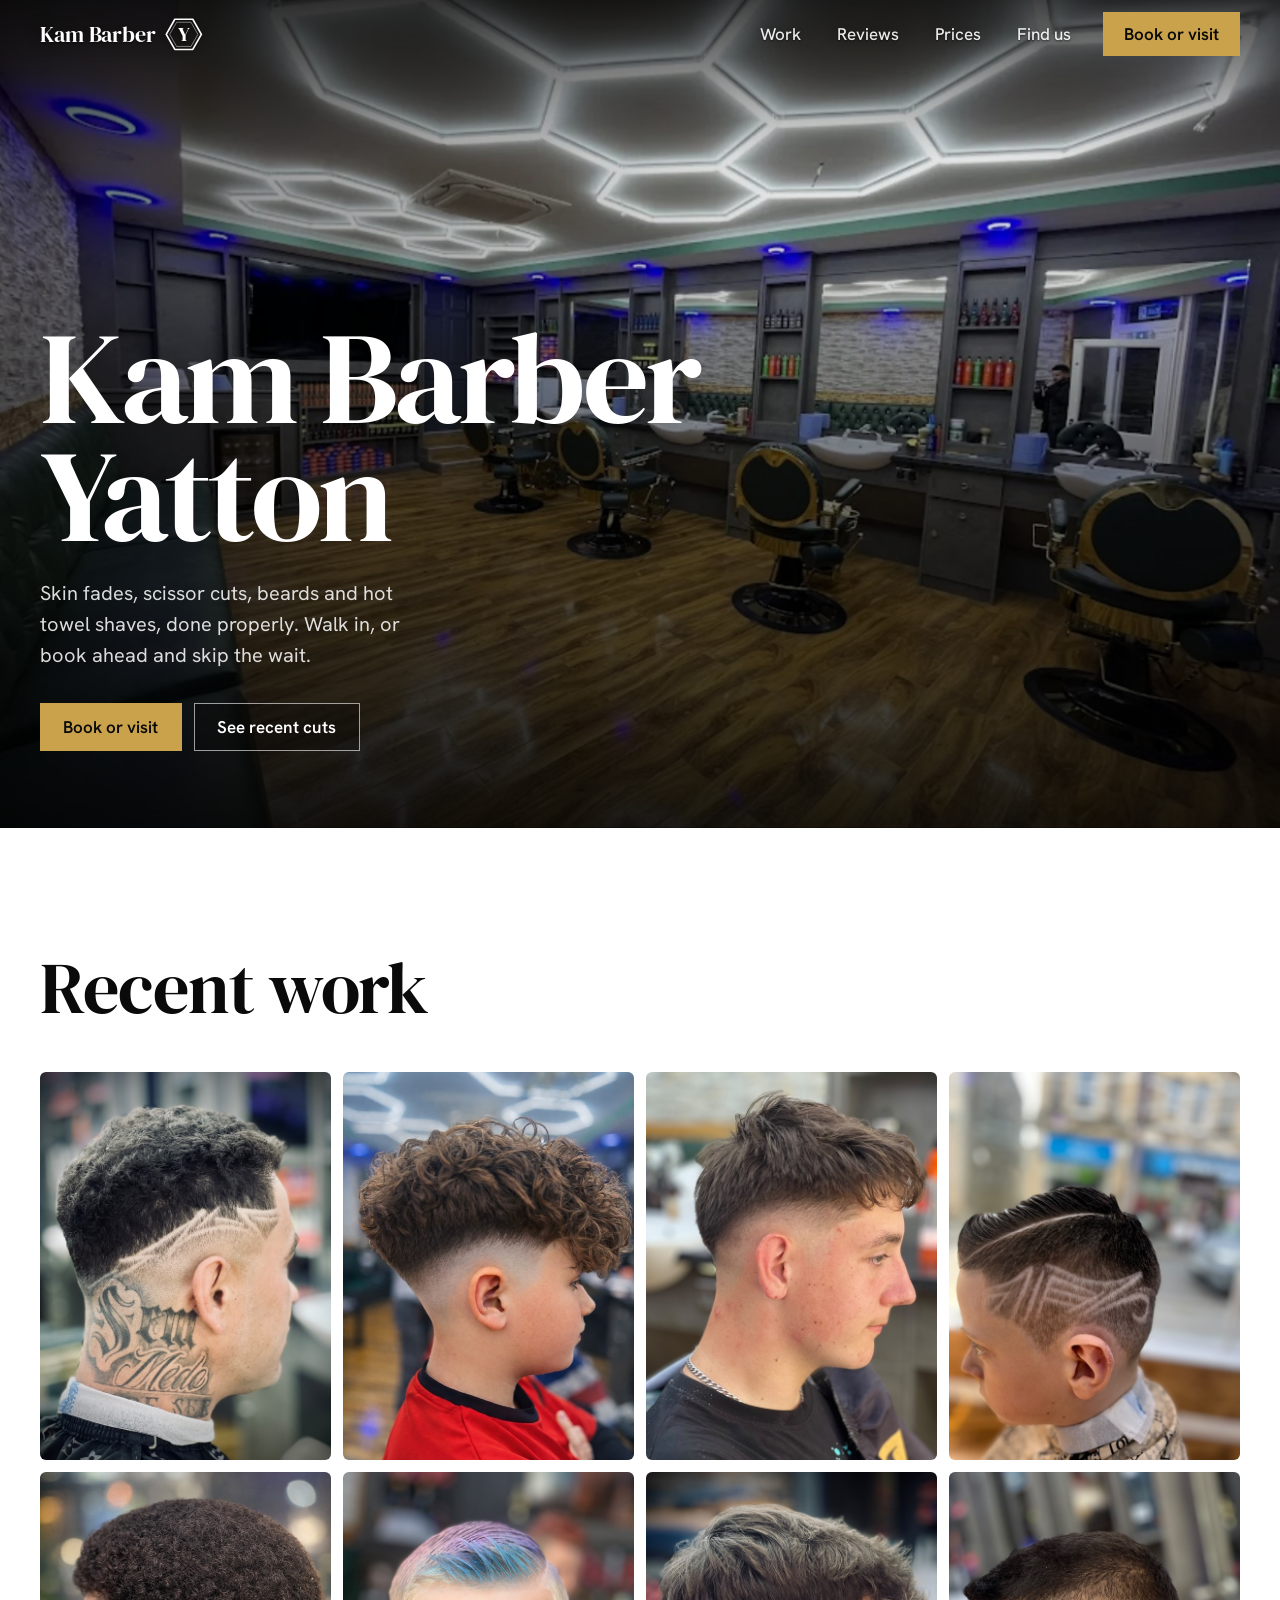
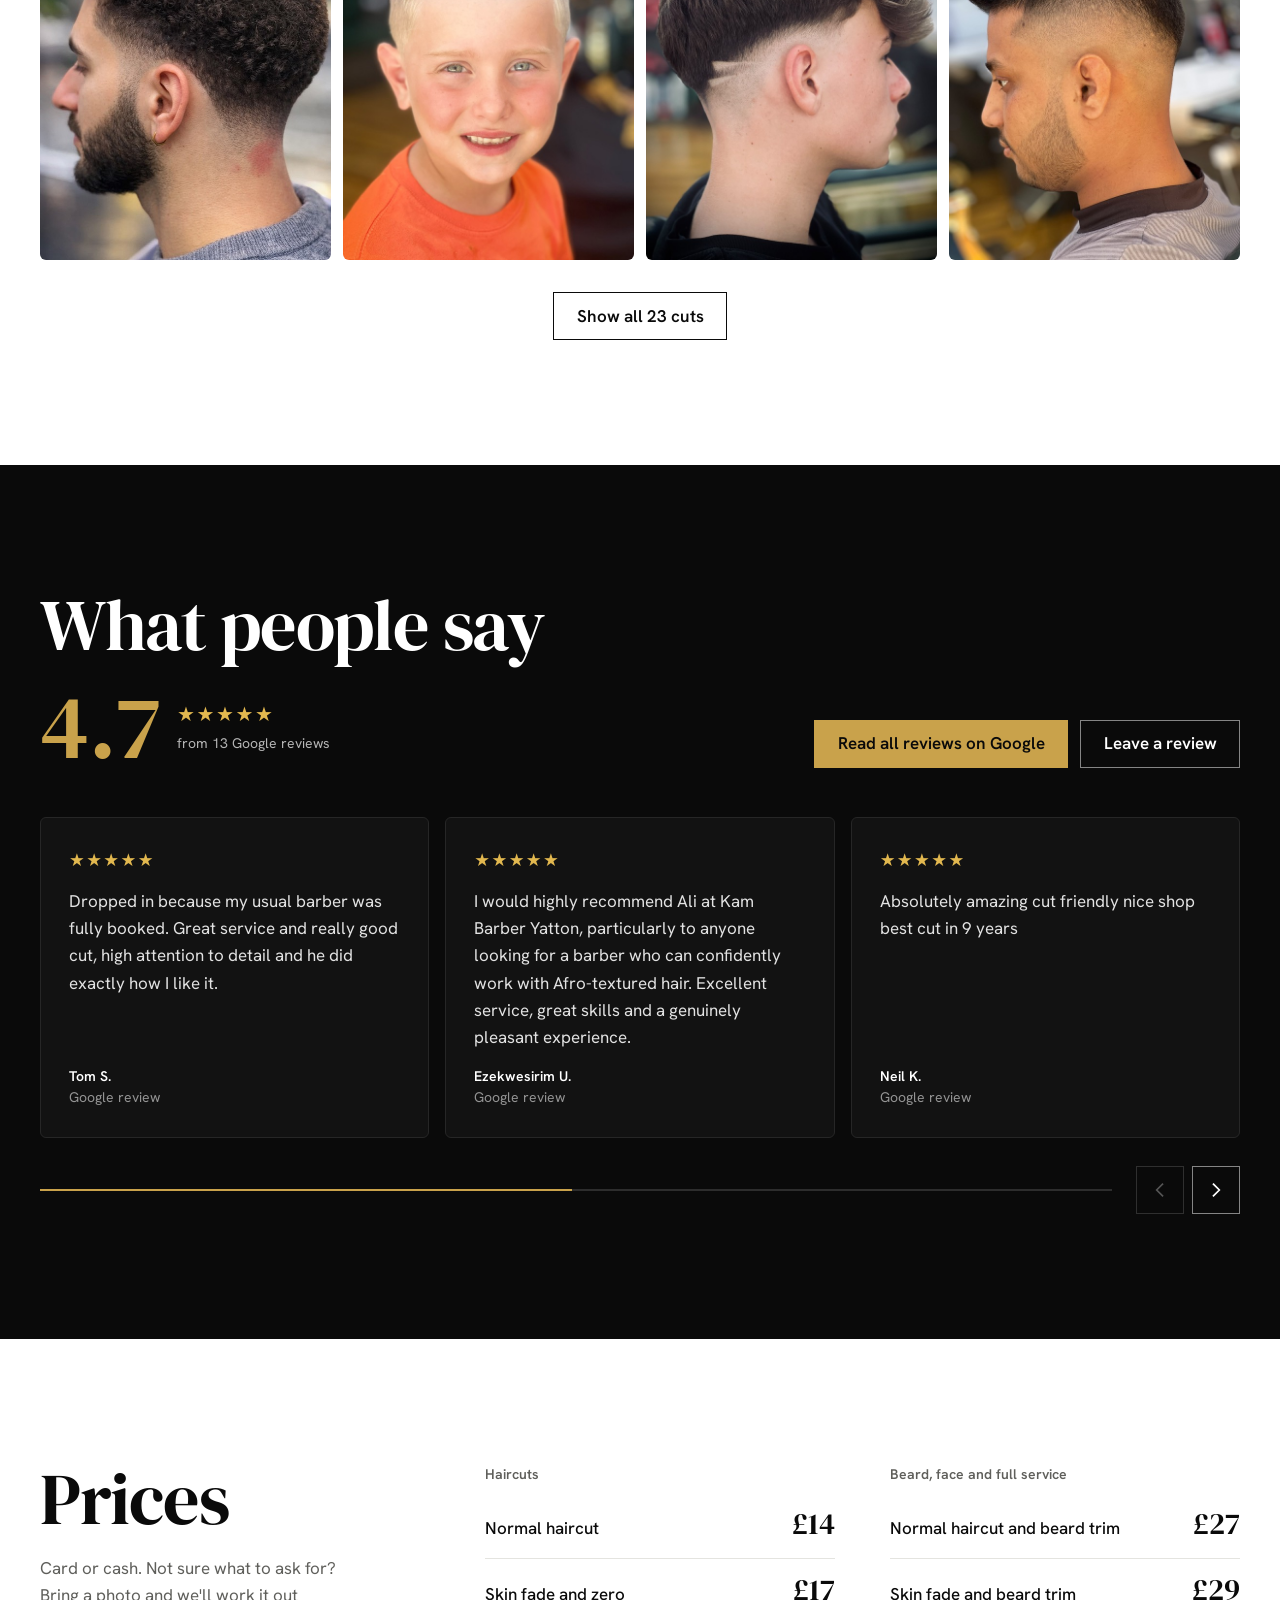
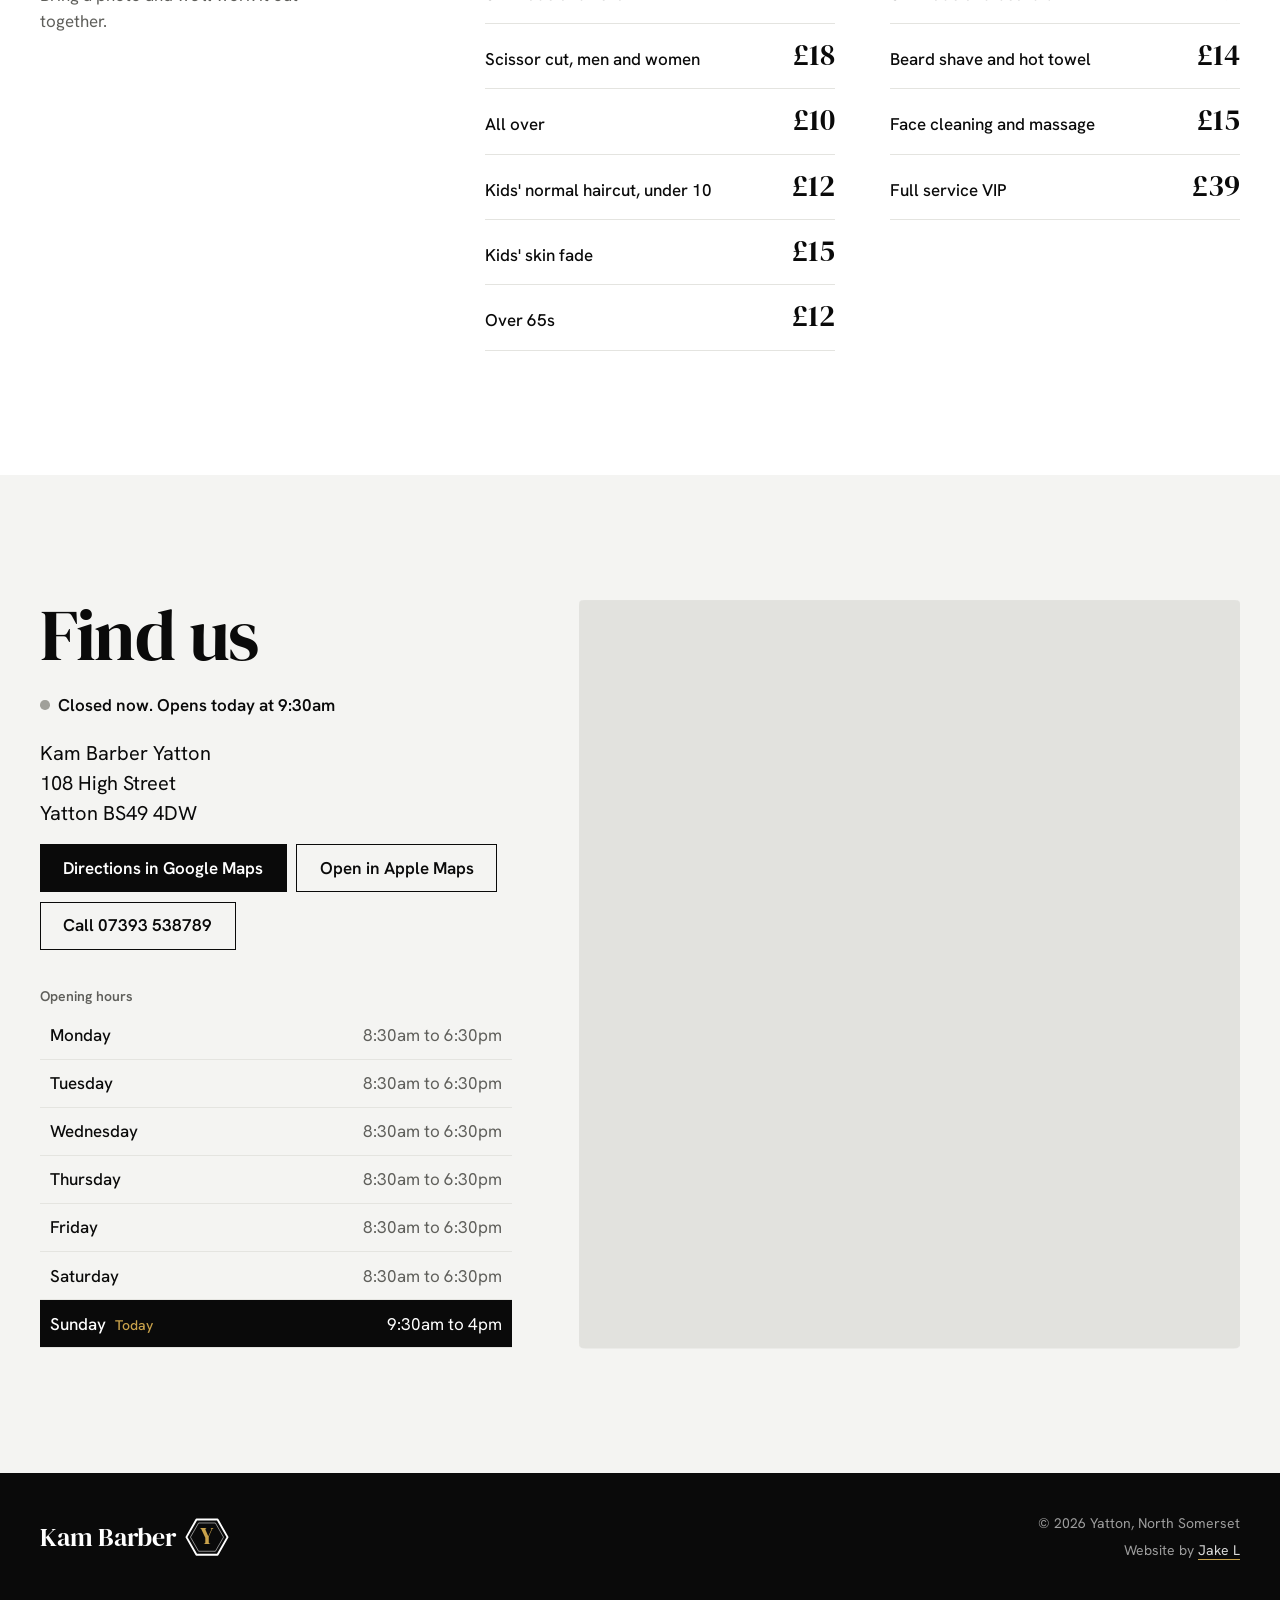
==== commit caf6d207: "Swap in the Yatton shop's details Name, address, Google rating and six real reviews from Kam's Yatto" ====
--- a/index.html
+++ b/index.html
@@ -3,23 +3,18 @@
 <head>
   <meta charset="utf-8">
   <meta name="viewport" content="width=device-width, initial-scale=1">
-  <title>Clevedon Barber 1 | Barber in Clevedon, North Somerset</title>
-  <meta name="description" content="Clevedon Barber 1 — haircuts, skin fades, beard trims and hot towel shaves in Clevedon, North Somerset. See recent cuts, read Google reviews and get directions.">
+  <title>Kam Barber Yatton | Barber in Yatton, North Somerset</title>
+  <meta name="description" content="Kam Barber Yatton — haircuts, skin fades, beard trims and hot towel shaves on Yatton High Street, North Somerset. See recent cuts, read Google reviews and get directions.">
   <meta name="theme-color" content="#0A0A0A">
 
   <meta property="og:type" content="website">
-  <meta property="og:title" content="Clevedon Barber 1">
-  <meta property="og:description" content="Haircuts, skin fades, beard trims and hot towel shaves in Clevedon. See recent cuts and get directions.">
-  <meta property="og:url" content="https://clevedonbarber1.com/">
-  <meta property="og:site_name" content="Clevedon Barber 1">
-  <meta property="og:image" content="https://clevedonbarber1.com/assets/og-image.jpg">
-  <meta property="og:image:type" content="image/jpeg">
-  <meta property="og:image:width" content="1200">
-  <meta property="og:image:height" content="630">
-  <meta property="og:image:alt" content="Clevedon Barber 1: the shop's interior with four black and gold chairs under hexagonal ceiling lights">
+  <meta property="og:title" content="Kam Barber Yatton">
+  <meta property="og:description" content="Haircuts, skin fades, beard trims and hot towel shaves in Yatton. See recent cuts and get directions.">
+  <meta property="og:url" content="https://kam-barber-yatton.vercel.app/">
+  <meta property="og:site_name" content="Kam Barber Yatton">
   <meta property="og:locale" content="en_GB">
-  <meta name="twitter:card" content="summary_large_image">
-  <link rel="canonical" href="https://clevedonbarber1.com/">
+  <meta name="twitter:card" content="summary">
+  <link rel="canonical" href="https://kam-barber-yatton.vercel.app/">
 
   <link rel="icon" href="/favicon.ico" sizes="48x48">
   <link rel="icon" href="/assets/favicon.svg" type="image/svg+xml">
@@ -34,49 +29,41 @@
   {
     "@context": "https://schema.org",
     "@type": "WebSite",
-    "@id": "https://clevedonbarber1.com/#website",
-    "name": "Clevedon Barber 1",
-    "url": "https://clevedonbarber1.com/",
+    "@id": "https://kam-barber-yatton.vercel.app/#website",
+    "name": "Kam Barber Yatton",
+    "url": "https://kam-barber-yatton.vercel.app/",
     "inLanguage": "en-GB",
-    "publisher": { "@id": "https://clevedonbarber1.com/#business" }
+    "publisher": { "@id": "https://kam-barber-yatton.vercel.app/#business" }
   }
   </script>
   <script type="application/ld+json">
   {
     "@context": "https://schema.org",
     "@type": "HairSalon",
-    "@id": "https://clevedonbarber1.com/#business",
-    "name": "Clevedon Barber 1",
-    "description": "Barber shop in Clevedon, North Somerset, offering haircuts, skin fades, kids' cuts, beard trims and hot towel shaves.",
-    "url": "https://clevedonbarber1.com/",
-    "image": [
-      "https://clevedonbarber1.com/assets/og-image.jpg",
-      "https://clevedonbarber1.com/assets/photos/inside.webp"
-    ],
-    "logo": "https://clevedonbarber1.com/assets/icons/icon-512.png",
+    "@id": "https://kam-barber-yatton.vercel.app/#business",
+    "name": "Kam Barber Yatton",
+    "description": "Barber shop on Yatton High Street, North Somerset, offering haircuts, skin fades, kids' cuts, beard trims and hot towel shaves.",
+    "url": "https://kam-barber-yatton.vercel.app/",
+    "logo": "https://kam-barber-yatton.vercel.app/assets/icons/icon-512.png",
     "telephone": "+447393538789",
     "priceRange": "£10–£39",
     "currenciesAccepted": "GBP",
-    "hasMap": "https://www.google.com/maps/search/?api=1&query=Clevedon+Barber+1+Clevedon",
-    "geo": { "@type": "GeoCoordinates", "latitude": 51.4363, "longitude": -2.8527 },
+    "hasMap": "https://www.google.com/maps/search/?api=1&query=Kam+Barber+Yatton+108+High+St+BS49+4DW",
     "areaServed": [
-      { "@type": "City", "name": "Clevedon" },
+      { "@type": "City", "name": "Yatton" },
       { "@type": "AdministrativeArea", "name": "North Somerset" }
-    ],
-    "amenityFeature": [
-      { "@type": "LocationFeatureSpecification", "name": "Wheelchair accessible", "value": true }
     ],
     "address": {
       "@type": "PostalAddress",
-      "streetAddress": "13 Old Church Road",
-      "addressLocality": "Clevedon",
+      "streetAddress": "108 High Street",
+      "addressLocality": "Yatton",
       "addressRegion": "North Somerset",
-      "postalCode": "BS21 6LZ",
+      "postalCode": "BS49 4DW",
       "addressCountry": "GB"
     },
     "openingHoursSpecification": [
       { "@type": "OpeningHoursSpecification", "dayOfWeek": ["Monday","Tuesday","Wednesday","Thursday","Friday","Saturday"], "opens": "08:30", "closes": "18:30" },
-      { "@type": "OpeningHoursSpecification", "dayOfWeek": "Sunday", "opens": "10:00", "closes": "16:00" }
+      { "@type": "OpeningHoursSpecification", "dayOfWeek": "Sunday", "opens": "09:30", "closes": "16:00" }
     ]
   }
   </script>
@@ -86,7 +73,7 @@
 
   <header class="site-header" data-header>
     <div class="wrap header-inner">
-      <a class="logo logo-header" href="#top" aria-label="Clevedon Barber 1, back to top"><span class="logo-word">Clevedon Barber</span><svg class="logo-hex" viewBox="0 0 46 40" aria-hidden="true" focusable="false"><path class="hex-outer" d="M12 1.5H34L44.5 20L34 38.5H12L1.5 20Z"/><path class="hex-inner" d="M14.2 5.2H31.8L40.3 20L31.8 34.8H14.2L5.7 20Z"/><text x="23" y="27.7" text-anchor="middle">1</text></svg></a>
+      <a class="logo logo-header" href="#top" aria-label="Kam Barber Yatton, back to top"><span class="logo-word">Kam Barber</span><svg class="logo-hex" viewBox="0 0 46 40" aria-hidden="true" focusable="false"><path class="hex-outer" d="M12 1.5H34L44.5 20L34 38.5H12L1.5 20Z"/><path class="hex-inner" d="M14.2 5.2H31.8L40.3 20L31.8 34.8H14.2L5.7 20Z"/><text x="23" y="27.7" text-anchor="middle">Y</text></svg></a>
       <nav class="nav" aria-label="Main">
         <a href="#work">Work</a>
         <a href="#reviews">Reviews</a>
@@ -116,7 +103,7 @@
         <a class="btn btn-line-light" href="#" data-directions="google" target="_blank" rel="noopener">Directions</a>
         <a class="btn btn-gold" href="#visit">Book</a>
       </div>
-      <p class="menu-address">13 Old Church Road, Clevedon BS21 6LZ</p>
+      <p class="menu-address">108 High Street, Yatton BS49 4DW</p>
     </div>
   </nav>
 
@@ -124,10 +111,10 @@
     <!-- ============ HERO ============ -->
     <section class="hero" id="top">
       <img class="hero-photo" src="assets/photos/inside.webp" width="1290" height="963" fetchpriority="high"
-           alt="Inside Clevedon Barber 1: four black and gold barber chairs, mirrors and basins, a green leather bench and hexagonal lights across the ceiling">
+           alt="Inside a barber shop: four black and gold barber chairs, mirrors and basins, a green leather bench and hexagonal lights across the ceiling">
       <div class="hero-shade" aria-hidden="true"></div>
       <div class="wrap hero-copy">
-        <h1 class="wordmark">Clevedon<br>Barber 1</h1>
+        <h1 class="wordmark">Kam Barber<br>Yatton</h1>
         <p class="hero-lede">Skin fades, scissor cuts, beards and hot towel shaves, done properly. Walk in, or book ahead and skip the wait.</p>
         <div class="actions">
           <a class="btn btn-gold" href="#visit">Book or visit</a>
@@ -155,7 +142,7 @@
         </div>
         <ul class="gallery" id="gallery" data-gallery data-reveal-group>
           <li><button class="shot" type="button" aria-label="View larger: Curly top with a mid skin fade and a freehand line design running into a neck tattoo"><img src="assets/photos/work/cut-01-small.jpg" data-full="assets/photos/work/cut-01.jpg" alt="Curly top with a mid skin fade and a freehand line design running into a neck tattoo" width="600" height="800" loading="lazy" decoding="async"></button></li>
-          <li><button class="shot" type="button" aria-label="View larger: Curly crop with a low drop fade, under the shop's hexagon lights"><img src="assets/photos/work/cut-02-small.jpg" data-full="assets/photos/work/cut-02.jpg" alt="Curly crop with a low drop fade, under the shop's hexagon lights" width="600" height="800" loading="lazy" decoding="async"></button></li>
+          <li><button class="shot" type="button" aria-label="View larger: Curly crop with a low drop fade, under hexagon ceiling lights"><img src="assets/photos/work/cut-02-small.jpg" data-full="assets/photos/work/cut-02.jpg" alt="Curly crop with a low drop fade, under hexagon ceiling lights" width="600" height="800" loading="lazy" decoding="async"></button></li>
           <li><button class="shot" type="button" aria-label="View larger: Messy textured crop with a mid skin fade"><img src="assets/photos/work/cut-03-small.jpg" data-full="assets/photos/work/cut-03.jpg" alt="Messy textured crop with a mid skin fade" width="600" height="800" loading="lazy" decoding="async"></button></li>
           <li><button class="shot" type="button" aria-label="View larger: Boy's slick-back with a detailed zigzag design shaved into the fade"><img src="assets/photos/work/cut-04-small.jpg" data-full="assets/photos/work/cut-04.jpg" alt="Boy's slick-back with a detailed zigzag design shaved into the fade" width="600" height="800" loading="lazy" decoding="async"></button></li>
           <li><button class="shot" type="button" aria-label="View larger: Curly afro taper with a sharp neckline and full beard"><img src="assets/photos/work/cut-05-small.jpg" data-full="assets/photos/work/cut-05.jpg" alt="Curly afro taper with a sharp neckline and full beard" width="600" height="800" loading="lazy" decoding="async"></button></li>
@@ -195,7 +182,7 @@
           <div>
             <h2 id="reviews-title" class="display" data-reveal="heading">What people say</h2>
             <p class="reviews-score" data-score data-reveal>
-              <span class="score-num" data-score-num data-count>4.9</span>
+              <span class="score-num" data-score-num data-count>5.0</span>
               <span class="score-meta">
                 <span class="stars" aria-hidden="true" data-stars>★★★★★</span>
                 <span data-score-count>on Google</span>
@@ -203,8 +190,8 @@
             </p>
           </div>
           <div class="reviews-links" data-reveal>
-            <a class="btn btn-gold" href="https://www.google.com/maps/search/?api=1&amp;query=Clevedon+Barber+1+Clevedon" target="_blank" rel="noopener" data-review-link>Read all reviews on Google</a>
-            <a class="btn btn-line-light" href="https://www.google.com/maps/search/?api=1&amp;query=Clevedon+Barber+1+Clevedon" target="_blank" rel="noopener" data-write-review-link>Leave a review</a>
+            <a class="btn btn-gold" href="https://www.google.com/maps/search/?api=1&amp;query=Kam+Barber+Yatton+108+High+St+BS49+4DW" target="_blank" rel="noopener" data-review-link>Read all reviews on Google</a>
+            <a class="btn btn-line-light" href="https://www.google.com/maps/search/?api=1&amp;query=Kam+Barber+Yatton+108+High+St+BS49+4DW" target="_blank" rel="noopener" data-write-review-link>Leave a review</a>
           </div>
         </div>
 
@@ -217,39 +204,40 @@
             <p class="review-by"><span>Customer name<span class="review-when">Google review</span></span></p>
           </li>
 
-          These are real Google reviews, copied word for word on 22 Nov 2026 (reviewer's first name and initial).
+          These are real Google reviews for the Yatton shop, copied word for word on 23 Nov 2026 (reviewer's name as shown,
+          shortened to first name and initial). Ezekwesirim's is the last paragraph of a longer review.
           If live Google reviews are ever switched on (script.js), Google's latest are added after these.
         -->
         <ul class="review-list" id="review-list" data-reviews data-reveal-group tabindex="0" aria-label="Customer reviews">
           <li class="review">
             <span class="stars" role="img" aria-label="5 out of 5 stars">★★★★★</span>
-            <blockquote><p>Excellent haircut, friendly staff, and great attention to detail, listened to what I wanted. It’s taken me a while to find a barber shop I'd return to, but I'll definitely be back. Being able to just walk in without booking is a massive plus. Highly recommended!</p></blockquote>
-            <p class="review-by"><span>Peblo A.<span class="review-when">Google review</span></span></p>
-          </li>
-          <li class="review">
-            <span class="stars" role="img" aria-label="5 out of 5 stars">★★★★★</span>
-            <blockquote><p>Second time coming here to get my son’s hair cut and both times have been amazing. 10/10 service. Very careful and patient with children. Definitely would recommend. 10/10 all round.</p></blockquote>
-            <p class="review-by"><span>Maia D.<span class="review-when">Google review</span></span></p>
-          </li>
-          <li class="review">
-            <span class="stars" role="img" aria-label="5 out of 5 stars">★★★★★</span>
-            <blockquote><p>Best barber around, I come here from Weston to get a trim, worth the extra millage, Kam is a top bloke and top barber.</p></blockquote>
-            <p class="review-by"><span>Lee D.<span class="review-when">Google review</span></span></p>
-          </li>
-          <li class="review">
-            <span class="stars" role="img" aria-label="5 out of 5 stars">★★★★★</span>
-            <blockquote><p>Great service, friendly and professional. Really accommodating and helpful. Excellent accessibility for wheelchair users with a step free entrance and no transfer to barbers chair required. Would highly recommend.</p></blockquote>
-            <p class="review-by"><span>Emma E.<span class="review-when">Google review</span></span></p>
-          </li>
-          <li class="review">
-            <span class="stars" role="img" aria-label="5 out of 5 stars">★★★★★</span>
-            <blockquote><p>The best barber in town. Super professional and friendly, he’s incredibly skilled in all styles and able to accommodate any requirements and ages. Also, he’s a very nice guy, so I fully recommend him.</p></blockquote>
-            <p class="review-by"><span>TH<span class="review-when">Google review</span></span></p>
-          </li>
-          <li class="review">
-            <span class="stars" role="img" aria-label="5 out of 5 stars">★★★★★</span>
-            <blockquote><p>Best barbers in Clevedon. I get a skin fade every few weeks and I’m always happy w the trim. Wouldn’t go anywhere else. 10/10 would recommend.</p></blockquote>
-            <p class="review-by"><span>Hal V.<span class="review-when">Google review</span></span></p>
+            <blockquote><p>Dropped in because my usual barber was fully booked. Great service and really good cut, high attention to detail and he did exactly how I like it.</p></blockquote>
+            <p class="review-by"><span>Tom S.<span class="review-when">Google review</span></span></p>
+          </li>
+          <li class="review">
+            <span class="stars" role="img" aria-label="5 out of 5 stars">★★★★★</span>
+            <blockquote><p>I would highly recommend Ali at Kam Barber Yatton, particularly to anyone looking for a barber who can confidently work with Afro-textured hair. Excellent service, great skills and a genuinely pleasant experience.</p></blockquote>
+            <p class="review-by"><span>Ezekwesirim U.<span class="review-when">Google review</span></span></p>
+          </li>
+          <li class="review">
+            <span class="stars" role="img" aria-label="5 out of 5 stars">★★★★★</span>
+            <blockquote><p>Absolutely amazing cut friendly nice shop best cut in 9 years</p></blockquote>
+            <p class="review-by"><span>Neil K.<span class="review-when">Google review</span></span></p>
+          </li>
+          <li class="review">
+            <span class="stars" role="img" aria-label="5 out of 5 stars">★★★★★</span>
+            <blockquote><p>professional, friendly and open as early as 8:30 AM, which is great</p></blockquote>
+            <p class="review-by"><span>Zhelwan<span class="review-when">Google review</span></span></p>
+          </li>
+          <li class="review">
+            <span class="stars" role="img" aria-label="5 out of 5 stars">★★★★★</span>
+            <blockquote><p>Brilliant definitely worth it sutch nice people friendly as anything</p></blockquote>
+            <p class="review-by"><span>Livesey<span class="review-when">Google review</span></span></p>
+          </li>
+          <li class="review">
+            <span class="stars" role="img" aria-label="5 out of 5 stars">★★★★★</span>
+            <blockquote><p>Great hair cut and nice people</p></blockquote>
+            <p class="review-by"><span>Joe C.<span class="review-when">Google review</span></span></p>
           </li>
         </ul>
         <div class="slider-controls" data-slider-controls>
@@ -268,7 +256,7 @@
     </section>
 
     <!-- ============ PRICES ============ -->
-    <!-- Prices below are SAMPLE figures — confirm every one with the shop before going live. -->
+    <!-- These are the Clevedon prices. Check with Kam that Yatton charges the same before going live. -->
     <section class="prices" id="prices" aria-labelledby="prices-title">
       <div class="wrap prices-grid">
         <div class="prices-intro">
@@ -309,14 +297,10 @@
           <h2 id="visit-title" class="display" data-reveal="heading">Find us</h2>
           <p class="status" data-status aria-live="polite" data-reveal></p>
           <address class="address" data-reveal>
-            Clevedon Barber 1<br>
-            13 Old Church Road<br>
-            Clevedon BS21 6LZ
+            Kam Barber Yatton<br>
+            108 High Street<br>
+            Yatton BS49 4DW
           </address>
-          <p class="access" data-reveal>
-            <svg viewBox="0 0 24 24" aria-hidden="true" focusable="false"><circle cx="11" cy="4" r="2"/><path d="M11 7.5v6h5.5l2.5 5.5M11 10.5h5M8.2 11.3A5.5 5.5 0 1 0 15 19"/></svg>
-            Wheelchair accessible and wheelchair friendly.
-          </p>
 
           <div class="direction-btns" data-reveal>
             <a class="btn btn-ink" href="#" data-directions="google" target="_blank" rel="noopener">Directions in Google Maps</a>
@@ -339,14 +323,14 @@
               <tr data-day="4" data-open="08:30" data-close="18:30"><th scope="row">Thursday</th><td>8:30am to 6:30pm</td></tr>
               <tr data-day="5" data-open="08:30" data-close="18:30"><th scope="row">Friday</th><td>8:30am to 6:30pm</td></tr>
               <tr data-day="6" data-open="08:30" data-close="18:30"><th scope="row">Saturday</th><td>8:30am to 6:30pm</td></tr>
-              <tr data-day="0" data-open="10:00" data-close="16:00"><th scope="row">Sunday</th><td>10am to 4pm</td></tr>
+              <tr data-day="0" data-open="09:30" data-close="16:00"><th scope="row">Sunday</th><td>9:30am to 4pm</td></tr>
             </tbody>
           </table>
         </div>
 
         <div class="map-wrap" data-reveal="wipe">
           <!-- The map loads when it scrolls into view. Its location comes from SETTINGS.mapQuery in script.js. -->
-          <iframe class="map" data-map title="Map showing Clevedon Barber 1 in Clevedon" loading="lazy"
+          <iframe class="map" data-map title="Map showing Kam Barber Yatton on Yatton High Street" loading="lazy"
                   referrerpolicy="no-referrer-when-downgrade" allowfullscreen></iframe>
         </div>
       </div>
@@ -355,9 +339,9 @@
 
   <footer class="site-footer">
     <div class="wrap footer-inner">
-      <a class="logo logo-footer" href="#top" aria-label="Clevedon Barber 1, back to top"><span class="logo-word">Clevedon Barber</span><svg class="logo-hex" viewBox="0 0 46 40" aria-hidden="true" focusable="false"><path class="hex-outer" d="M12 1.5H34L44.5 20L34 38.5H12L1.5 20Z"/><path class="hex-inner" d="M14.2 5.2H31.8L40.3 20L31.8 34.8H14.2L5.7 20Z"/><text x="23" y="27.7" text-anchor="middle">1</text></svg></a>
+      <a class="logo logo-footer" href="#top" aria-label="Kam Barber Yatton, back to top"><span class="logo-word">Kam Barber</span><svg class="logo-hex" viewBox="0 0 46 40" aria-hidden="true" focusable="false"><path class="hex-outer" d="M12 1.5H34L44.5 20L34 38.5H12L1.5 20Z"/><path class="hex-inner" d="M14.2 5.2H31.8L40.3 20L31.8 34.8H14.2L5.7 20Z"/><text x="23" y="27.7" text-anchor="middle">Y</text></svg></a>
       <div class="footer-meta">
-        <p>© <span data-year>2026</span> Clevedon, North Somerset</p>
+        <p>© <span data-year>2026</span> Yatton, North Somerset</p>
         <p class="credit" data-credit hidden>Website by <a href="#" target="_blank" rel="noopener" data-credit-link></a></p>
       </div>
     </div>
--- a/styles.css
+++ b/styles.css
@@ -1,5 +1,5 @@
 /* ==========================================================
-   Clevedon Barber 1
+   Kam Barber Yatton
    White gallery walls so the photos lead, with the black and
    gold of the shop's chairs as the accents.
    ========================================================== */
@@ -148,7 +148,7 @@
   box-shadow: 0 1px 0 rgba(255, 255, 255, .08);
 }
 .header-inner { display: flex; align-items: center; gap: 2rem; min-height: 4.25rem; }
-/* Logo: "Clevedon Barber" with the 1 set in a hexagon, after the shop's light ceiling */
+/* Logo: "Kam Barber" with a Y (for Yatton) set in a hexagon, after the Clevedon shop's light ceiling */
 .logo {
   display: inline-flex; align-items: center; gap: .55rem;
   color: var(--paper);
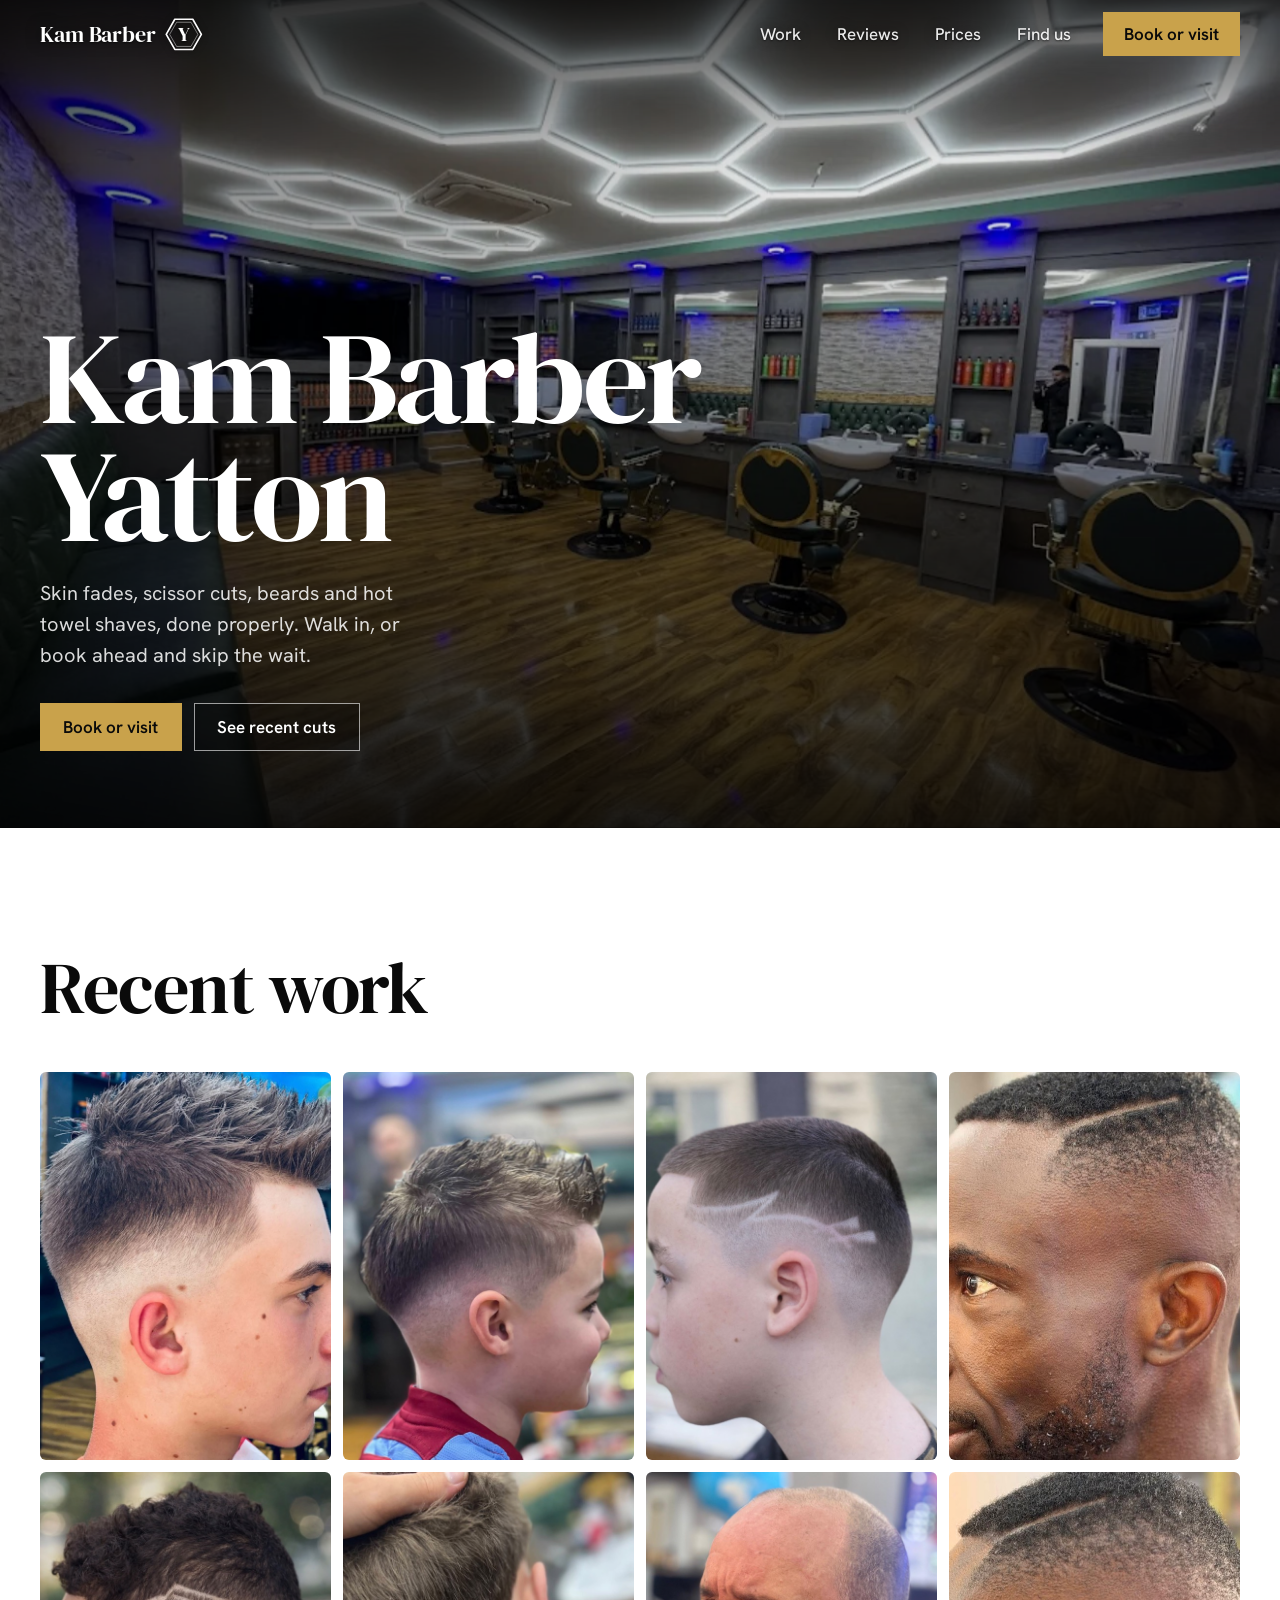
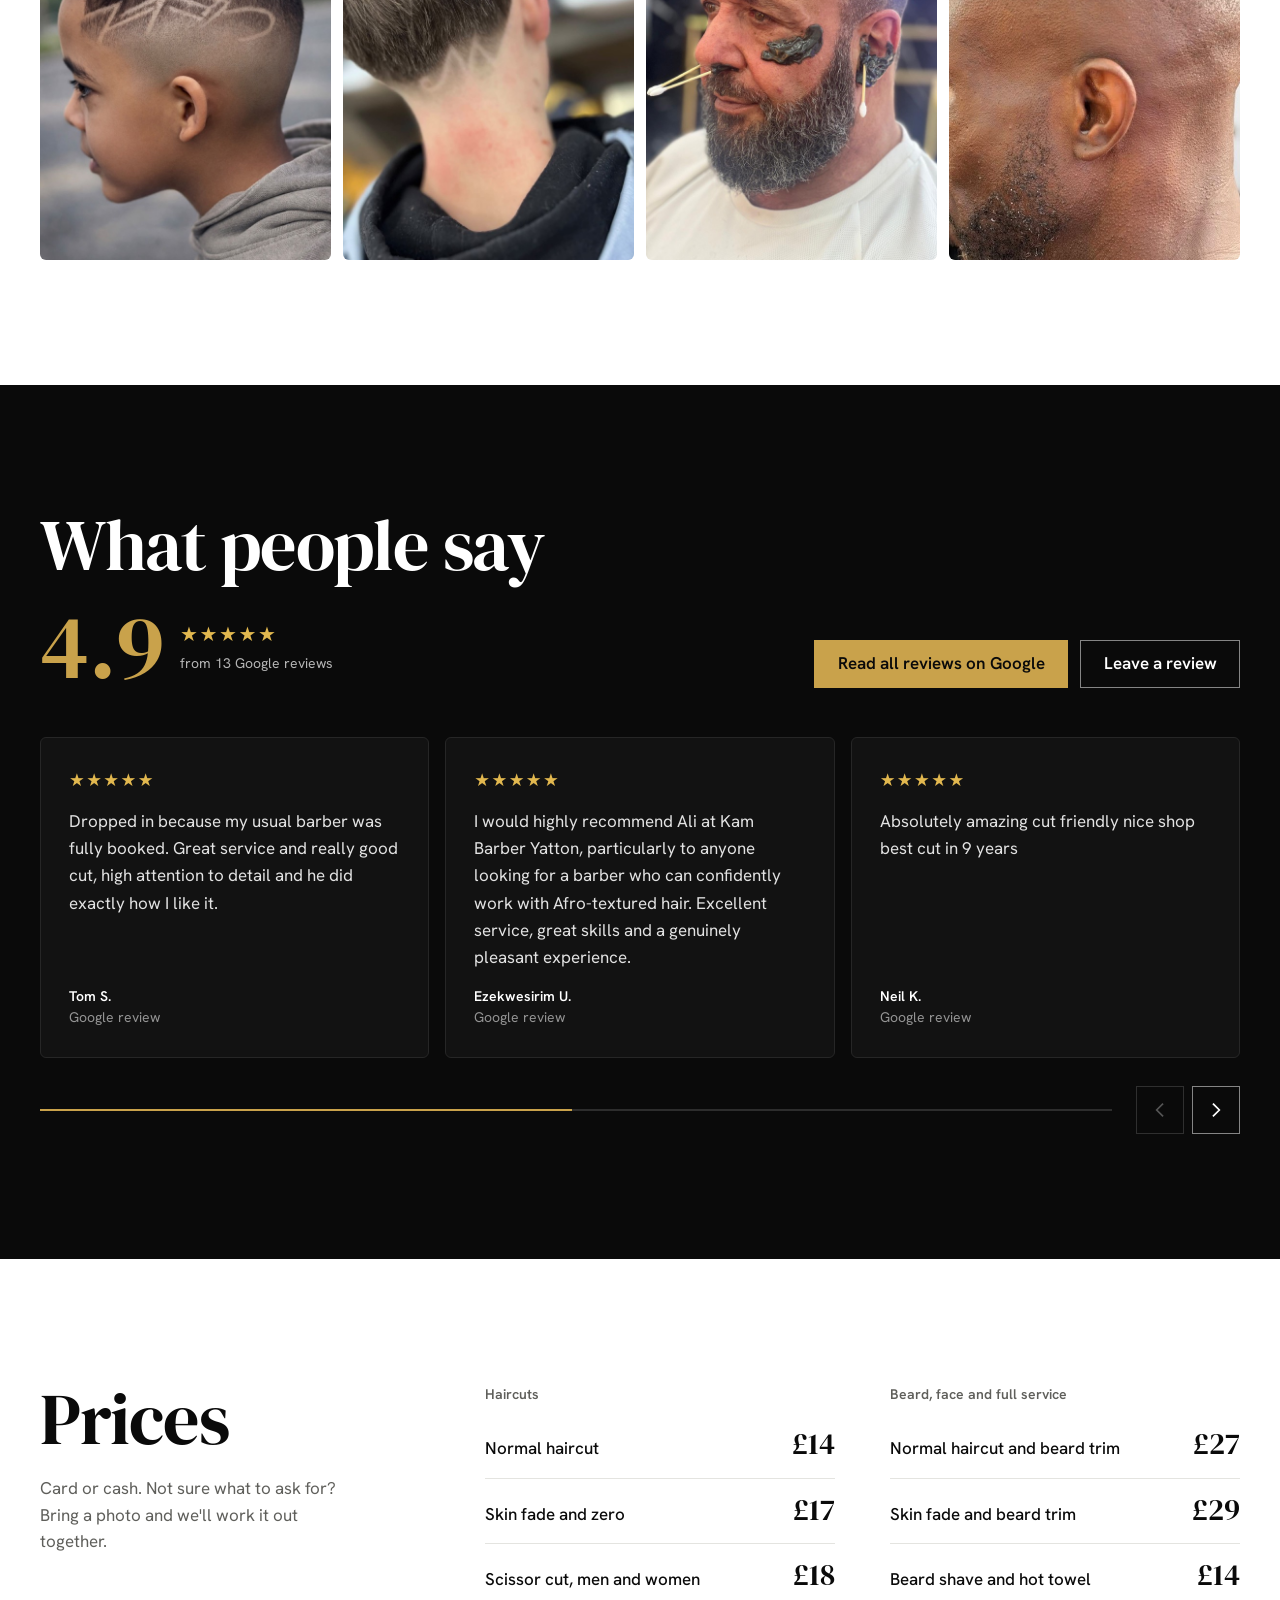
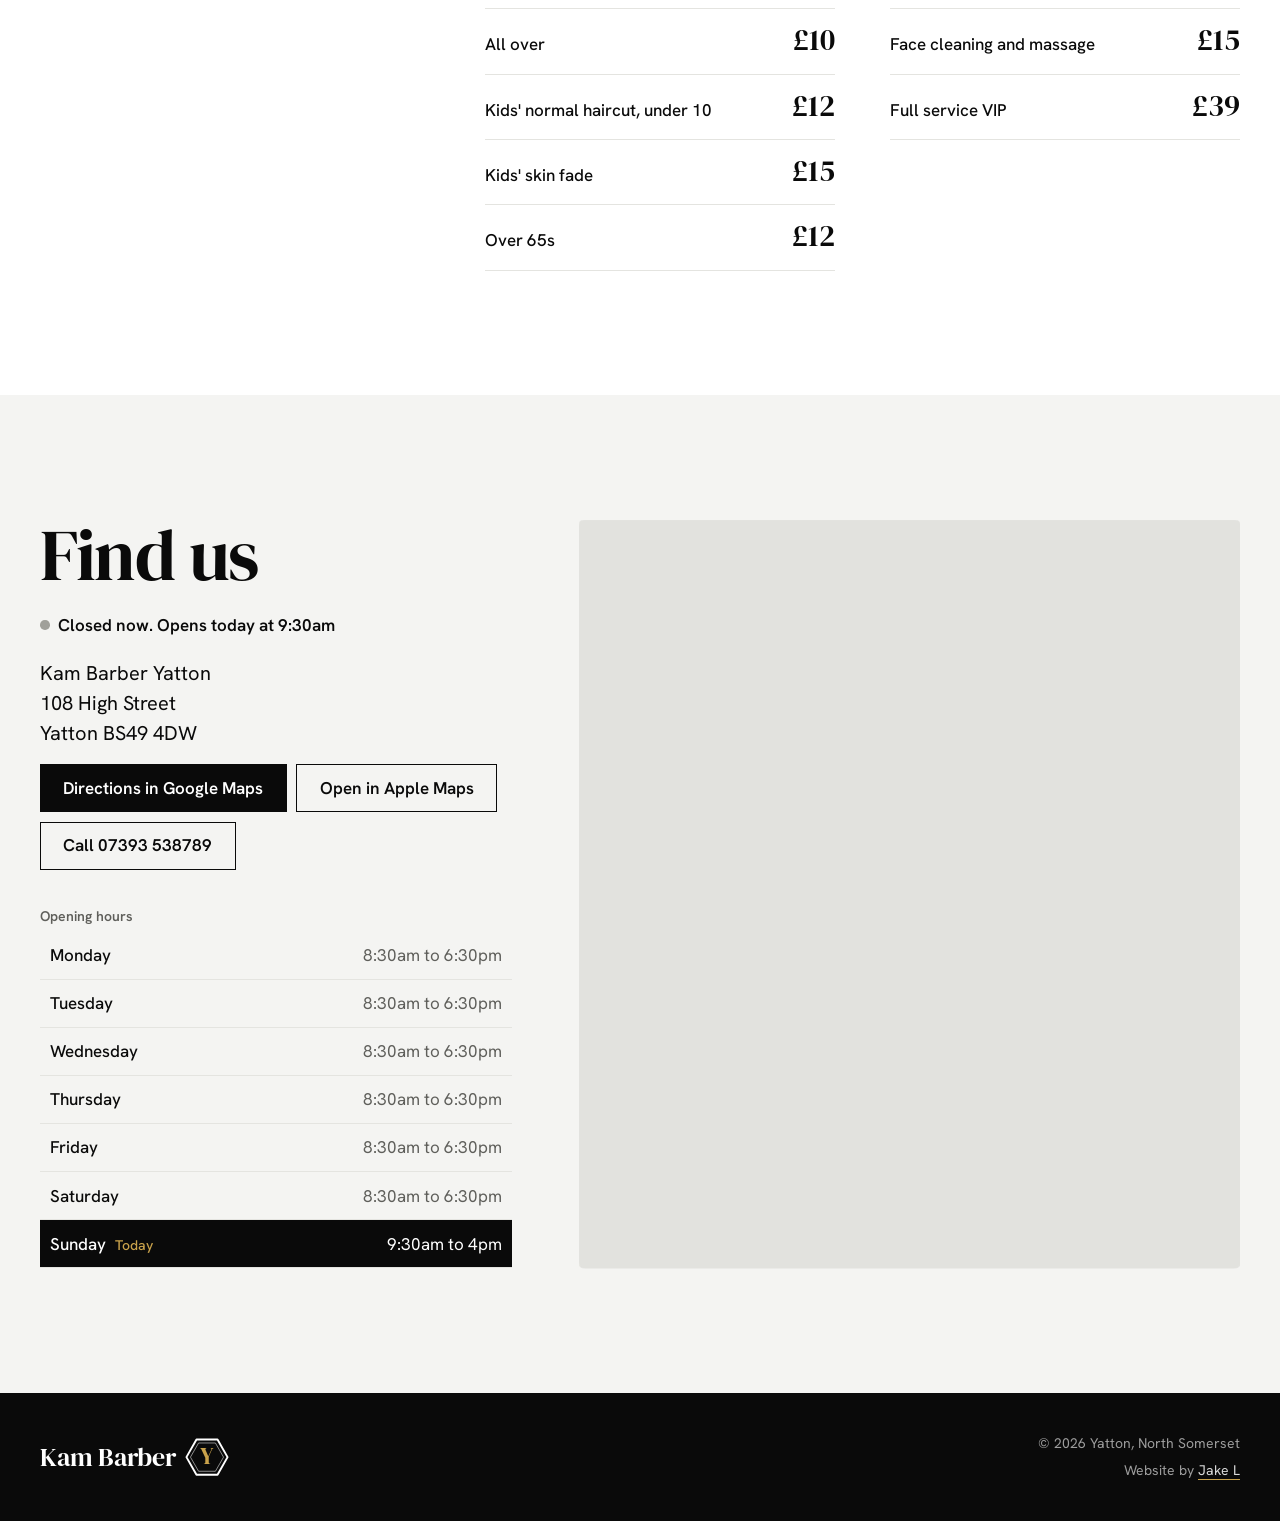
==== commit 38eea577: "Swap the gallery for Kam's Yatton photos The 23 Clevedon cuts are replaced by 8 photos from the Yatt" ====
--- a/index.html
+++ b/index.html
@@ -141,32 +141,17 @@
           <a class="text-link" href="https://www.instagram.com/" target="_blank" rel="noopener" data-instagram-link>More on Instagram</a>
         </div>
         <ul class="gallery" id="gallery" data-gallery data-reveal-group>
-          <li><button class="shot" type="button" aria-label="View larger: Curly top with a mid skin fade and a freehand line design running into a neck tattoo"><img src="assets/photos/work/cut-01-small.jpg" data-full="assets/photos/work/cut-01.jpg" alt="Curly top with a mid skin fade and a freehand line design running into a neck tattoo" width="600" height="800" loading="lazy" decoding="async"></button></li>
-          <li><button class="shot" type="button" aria-label="View larger: Curly crop with a low drop fade, under hexagon ceiling lights"><img src="assets/photos/work/cut-02-small.jpg" data-full="assets/photos/work/cut-02.jpg" alt="Curly crop with a low drop fade, under hexagon ceiling lights" width="600" height="800" loading="lazy" decoding="async"></button></li>
-          <li><button class="shot" type="button" aria-label="View larger: Messy textured crop with a mid skin fade"><img src="assets/photos/work/cut-03-small.jpg" data-full="assets/photos/work/cut-03.jpg" alt="Messy textured crop with a mid skin fade" width="600" height="800" loading="lazy" decoding="async"></button></li>
-          <li><button class="shot" type="button" aria-label="View larger: Boy's slick-back with a detailed zigzag design shaved into the fade"><img src="assets/photos/work/cut-04-small.jpg" data-full="assets/photos/work/cut-04.jpg" alt="Boy's slick-back with a detailed zigzag design shaved into the fade" width="600" height="800" loading="lazy" decoding="async"></button></li>
-          <li><button class="shot" type="button" aria-label="View larger: Curly afro taper with a sharp neckline and full beard"><img src="assets/photos/work/cut-05-small.jpg" data-full="assets/photos/work/cut-05.jpg" alt="Curly afro taper with a sharp neckline and full beard" width="600" height="800" loading="lazy" decoding="async"></button></li>
-          <li><button class="shot" type="button" aria-label="View larger: Smiling boy with a blue and pink side-parted cut and skin fade"><img src="assets/photos/work/cut-06-small.jpg" data-full="assets/photos/work/cut-06.jpg" alt="Smiling boy with a blue and pink side-parted cut and skin fade" width="600" height="800" loading="lazy" decoding="async"></button></li>
-          <li><button class="shot" type="button" aria-label="View larger: Textured fringe with a low fade and a shaved line"><img src="assets/photos/work/cut-07-small.jpg" data-full="assets/photos/work/cut-07.jpg" alt="Textured fringe with a low fade and a shaved line" width="600" height="800" loading="lazy" decoding="async"></button></li>
-          <li><button class="shot" type="button" aria-label="View larger: Short crop with a mid skin fade and a lined-up beard"><img src="assets/photos/work/cut-08-small.jpg" data-full="assets/photos/work/cut-08.jpg" alt="Short crop with a mid skin fade and a lined-up beard" width="600" height="800" loading="lazy" decoding="async"></button></li>
-          <li class="is-extra"><button class="shot" type="button" aria-label="View larger: Boy's quiff with a low skin fade"><img src="assets/photos/work/cut-09-small.jpg" data-full="assets/photos/work/cut-09.jpg" alt="Boy's quiff with a low skin fade" width="600" height="800" loading="lazy" decoding="async"></button></li>
-          <li class="is-extra"><button class="shot" type="button" aria-label="View larger: Twists on top with a high skin fade"><img src="assets/photos/work/cut-10-small.jpg" data-full="assets/photos/work/cut-10.jpg" alt="Twists on top with a high skin fade" width="600" height="800" loading="lazy" decoding="async"></button></li>
-          <li class="is-extra"><button class="shot" type="button" aria-label="View larger: Blond textured crop with a mid drop fade, seen from behind"><img src="assets/photos/work/cut-11-small.jpg" data-full="assets/photos/work/cut-11.jpg" alt="Blond textured crop with a mid drop fade, seen from behind" width="600" height="800" loading="lazy" decoding="async"></button></li>
-          <li class="is-extra"><button class="shot" type="button" aria-label="View larger: Ginger side-swept cut with a lightning-bolt design and skin fade"><img src="assets/photos/work/cut-12-small.jpg" data-full="assets/photos/work/cut-12.jpg" alt="Ginger side-swept cut with a lightning-bolt design and skin fade" width="600" height="800" loading="lazy" decoding="async"></button></li>
-          <li class="is-extra"><button class="shot" type="button" aria-label="View larger: Short textured crop with a low skin fade and sharp line-up"><img src="assets/photos/work/cut-13-small.jpg" data-full="assets/photos/work/cut-13.jpg" alt="Short textured crop with a low skin fade and sharp line-up" width="600" height="800" loading="lazy" decoding="async"></button></li>
-          <li class="is-extra"><button class="shot" type="button" aria-label="View larger: Young boy's short cut with a wave design shaved into the side"><img src="assets/photos/work/cut-14-small.jpg" data-full="assets/photos/work/cut-14.jpg" alt="Young boy's short cut with a wave design shaved into the side" width="600" height="800" loading="lazy" decoding="async"></button></li>
-          <li class="is-extra"><button class="shot" type="button" aria-label="View larger: Textured fringe with a low taper and a single line design"><img src="assets/photos/work/cut-15-small.jpg" data-full="assets/photos/work/cut-15.jpg" alt="Textured fringe with a low taper and a single line design" width="600" height="800" loading="lazy" decoding="async"></button></li>
-          <li class="is-extra"><button class="shot" type="button" aria-label="View larger: Textured fringe with a low skin fade"><img src="assets/photos/work/cut-16-small.jpg" data-full="assets/photos/work/cut-16.jpg" alt="Textured fringe with a low skin fade" width="600" height="800" loading="lazy" decoding="async"></button></li>
-          <li class="is-extra"><button class="shot" type="button" aria-label="View larger: Dark textured crop with a low burst fade around the ear"><img src="assets/photos/work/cut-17-small.jpg" data-full="assets/photos/work/cut-17.jpg" alt="Dark textured crop with a low burst fade around the ear" width="600" height="800" loading="lazy" decoding="async"></button></li>
-          <li class="is-extra"><button class="shot" type="button" aria-label="View larger: Boy's textured fringe with a mid drop fade"><img src="assets/photos/work/cut-18-small.jpg" data-full="assets/photos/work/cut-18.jpg" alt="Boy's textured fringe with a mid drop fade" width="600" height="800" loading="lazy" decoding="async"></button></li>
-          <li class="is-extra"><button class="shot" type="button" aria-label="View larger: Boy's side-swept cut with a zigzag design in a mid fade"><img src="assets/photos/work/cut-19-small.jpg" data-full="assets/photos/work/cut-19.jpg" alt="Boy's side-swept cut with a zigzag design in a mid fade" width="600" height="800" loading="lazy" decoding="async"></button></li>
-          <li class="is-extra"><button class="shot" type="button" aria-label="View larger: Boy's mid skin fade with a freehand lightning-bolt design"><img src="assets/photos/work/cut-20-small.jpg" data-full="assets/photos/work/cut-20.jpg" alt="Boy's mid skin fade with a freehand lightning-bolt design" width="600" height="800" loading="lazy" decoding="async"></button></li>
-          <li class="is-extra"><button class="shot" type="button" aria-label="View larger: Textured fringe with a mid skin fade"><img src="assets/photos/work/cut-21-small.jpg" data-full="assets/photos/work/cut-21.jpg" alt="Textured fringe with a mid skin fade" width="600" height="800" loading="lazy" decoding="async"></button></li>
-          <li class="is-extra"><button class="shot" type="button" aria-label="View larger: Boy's classic side part with a tapered back and sides"><img src="assets/photos/work/cut-22-small.jpg" data-full="assets/photos/work/cut-22.jpg" alt="Boy's classic side part with a tapered back and sides" width="600" height="800" loading="lazy" decoding="async"></button></li>
-          <li class="is-extra"><button class="shot" type="button" aria-label="View larger: Boy's longer layered cut with a tidy neckline"><img src="assets/photos/work/cut-23-small.jpg" data-full="assets/photos/work/cut-23.jpg" alt="Boy's longer layered cut with a tidy neckline" width="600" height="800" loading="lazy" decoding="async"></button></li>
+          <li><button class="shot" type="button" aria-label="View larger: Spiky textured top with a high skin fade"><img src="assets/photos/work/cut-01-small.jpg" data-full="assets/photos/work/cut-01.jpg" alt="Spiky textured top with a high skin fade" width="646" height="800" loading="lazy" decoding="async"></button></li>
+          <li><button class="shot" type="button" aria-label="View larger: Boy's spiky textured top with a mid skin fade"><img src="assets/photos/work/cut-02-small.jpg" data-full="assets/photos/work/cut-02.jpg" alt="Boy's spiky textured top with a mid skin fade" width="647" height="800" loading="lazy" decoding="async"></button></li>
+          <li><button class="shot" type="button" aria-label="View larger: Boy's short crop with a skin fade and a lightning-bolt design"><img src="assets/photos/work/cut-03-small.jpg" data-full="assets/photos/work/cut-03.jpg" alt="Boy's short crop with a skin fade and a lightning-bolt design" width="645" height="800" loading="lazy" decoding="async"></button></li>
+          <li><button class="shot" type="button" aria-label="View larger: Short afro with a high skin fade, a shaved side part and a trimmed beard"><img src="assets/photos/work/cut-04-small.jpg" data-full="assets/photos/work/cut-04.jpg" alt="Short afro with a high skin fade, a shaved side part and a trimmed beard" width="800" height="666" loading="lazy" decoding="async"></button></li>
+          <li><button class="shot" type="button" aria-label="View larger: Boy's curly top with a skin fade and a geometric line design"><img src="assets/photos/work/cut-05-small.jpg" data-full="assets/photos/work/cut-05.jpg" alt="Boy's curly top with a skin fade and a geometric line design" width="647" height="800" loading="lazy" decoding="async"></button></li>
+          <li><button class="shot" type="button" aria-label="View larger: Tapered neckline with a zigzag design shaved into it"><img src="assets/photos/work/cut-06-small.jpg" data-full="assets/photos/work/cut-06.jpg" alt="Tapered neckline with a zigzag design shaved into it" width="649" height="800" loading="lazy" decoding="async"></button></li>
+          <li><button class="shot" type="button" aria-label="View larger: Hot wax nose, ear and cheek hair removal, with a full grey beard"><img src="assets/photos/work/cut-07-small.jpg" data-full="assets/photos/work/cut-07.jpg" alt="Hot wax nose, ear and cheek hair removal, with a full grey beard" width="600" height="800" loading="lazy" decoding="async"></button></li>
+          <li><button class="shot" type="button" aria-label="View larger: Short afro with a high skin fade and a shaved side part, side view"><img src="assets/photos/work/cut-08-small.jpg" data-full="assets/photos/work/cut-08.jpg" alt="Short afro with a high skin fade and a shaved side part, side view" width="800" height="669" loading="lazy" decoding="async"></button></li>
         </ul>
         <div class="gallery-more">
-          <button class="btn btn-line" type="button" aria-controls="gallery" aria-expanded="false" data-gallery-more>Show all 23 cuts</button>
+          <button class="btn btn-line" type="button" aria-controls="gallery" aria-expanded="false" data-gallery-more>Show all 8 cuts</button>
         </div>
       </div>
     </section>
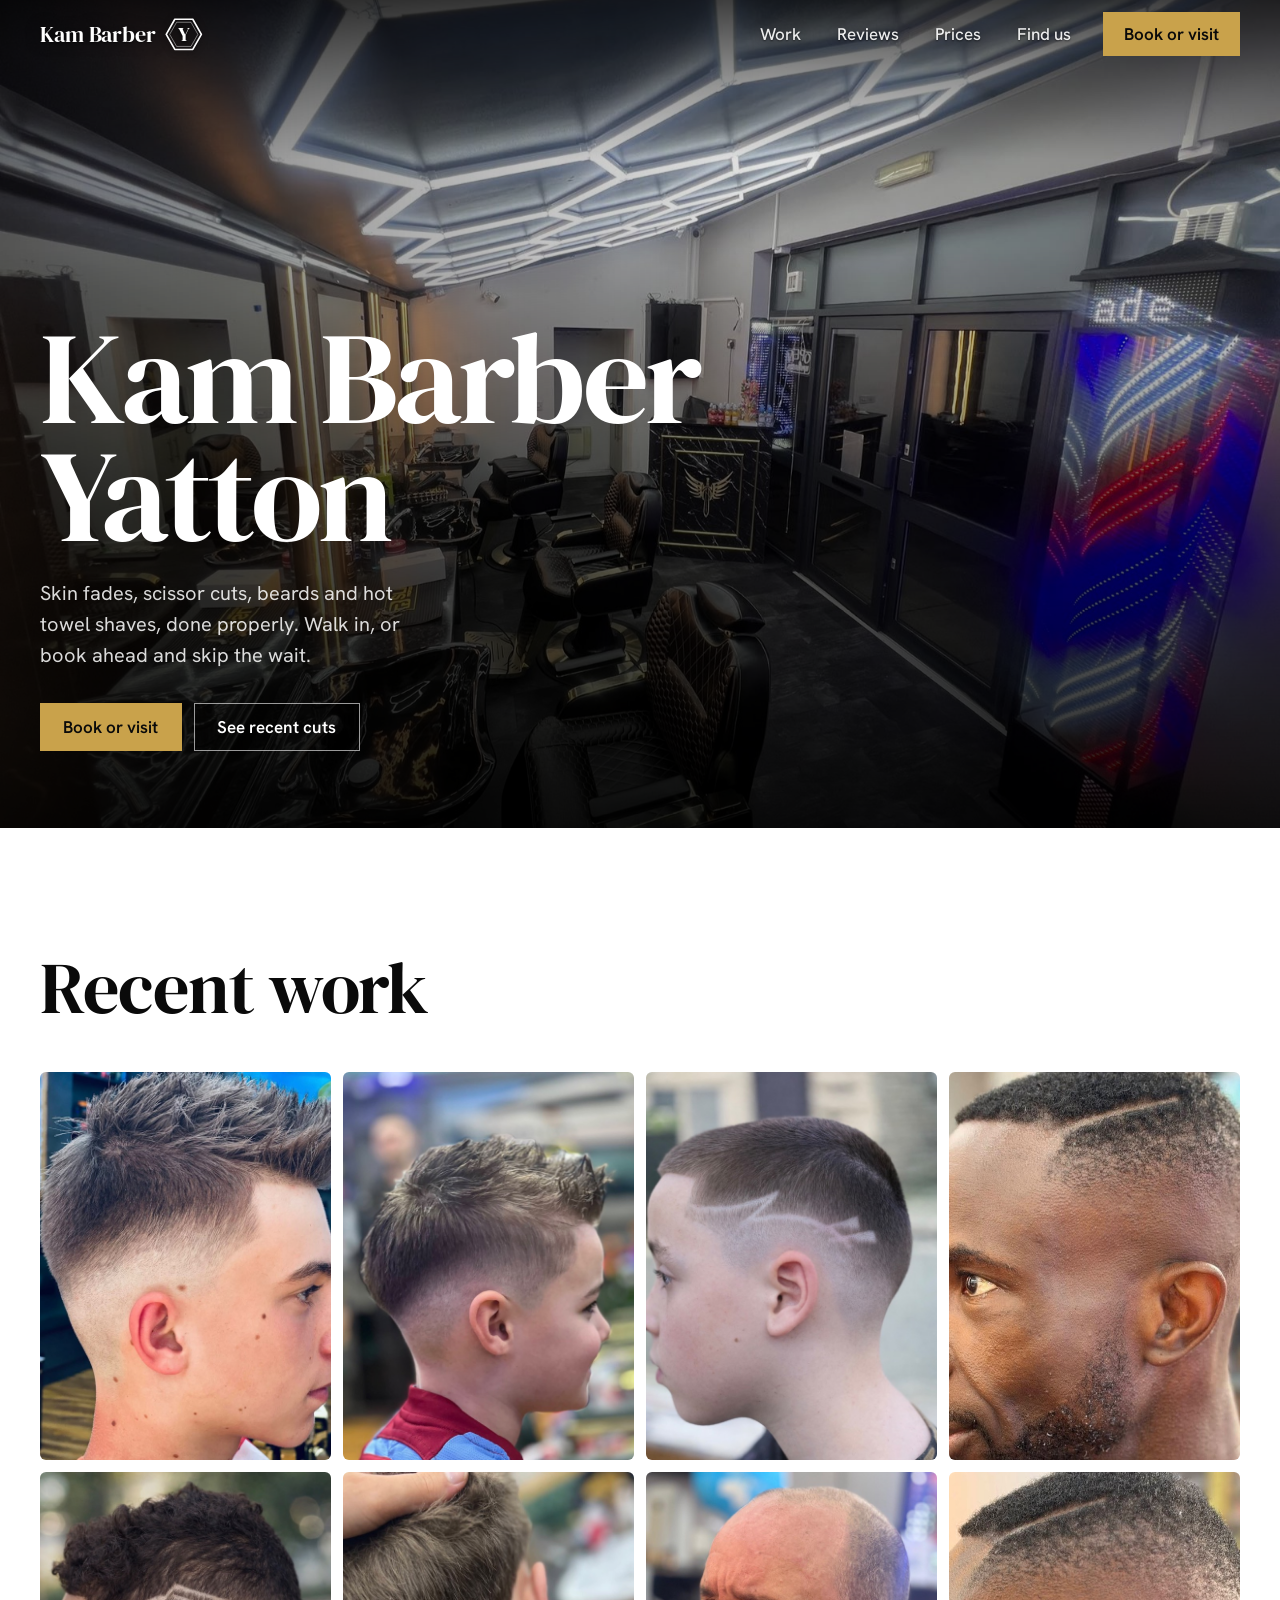
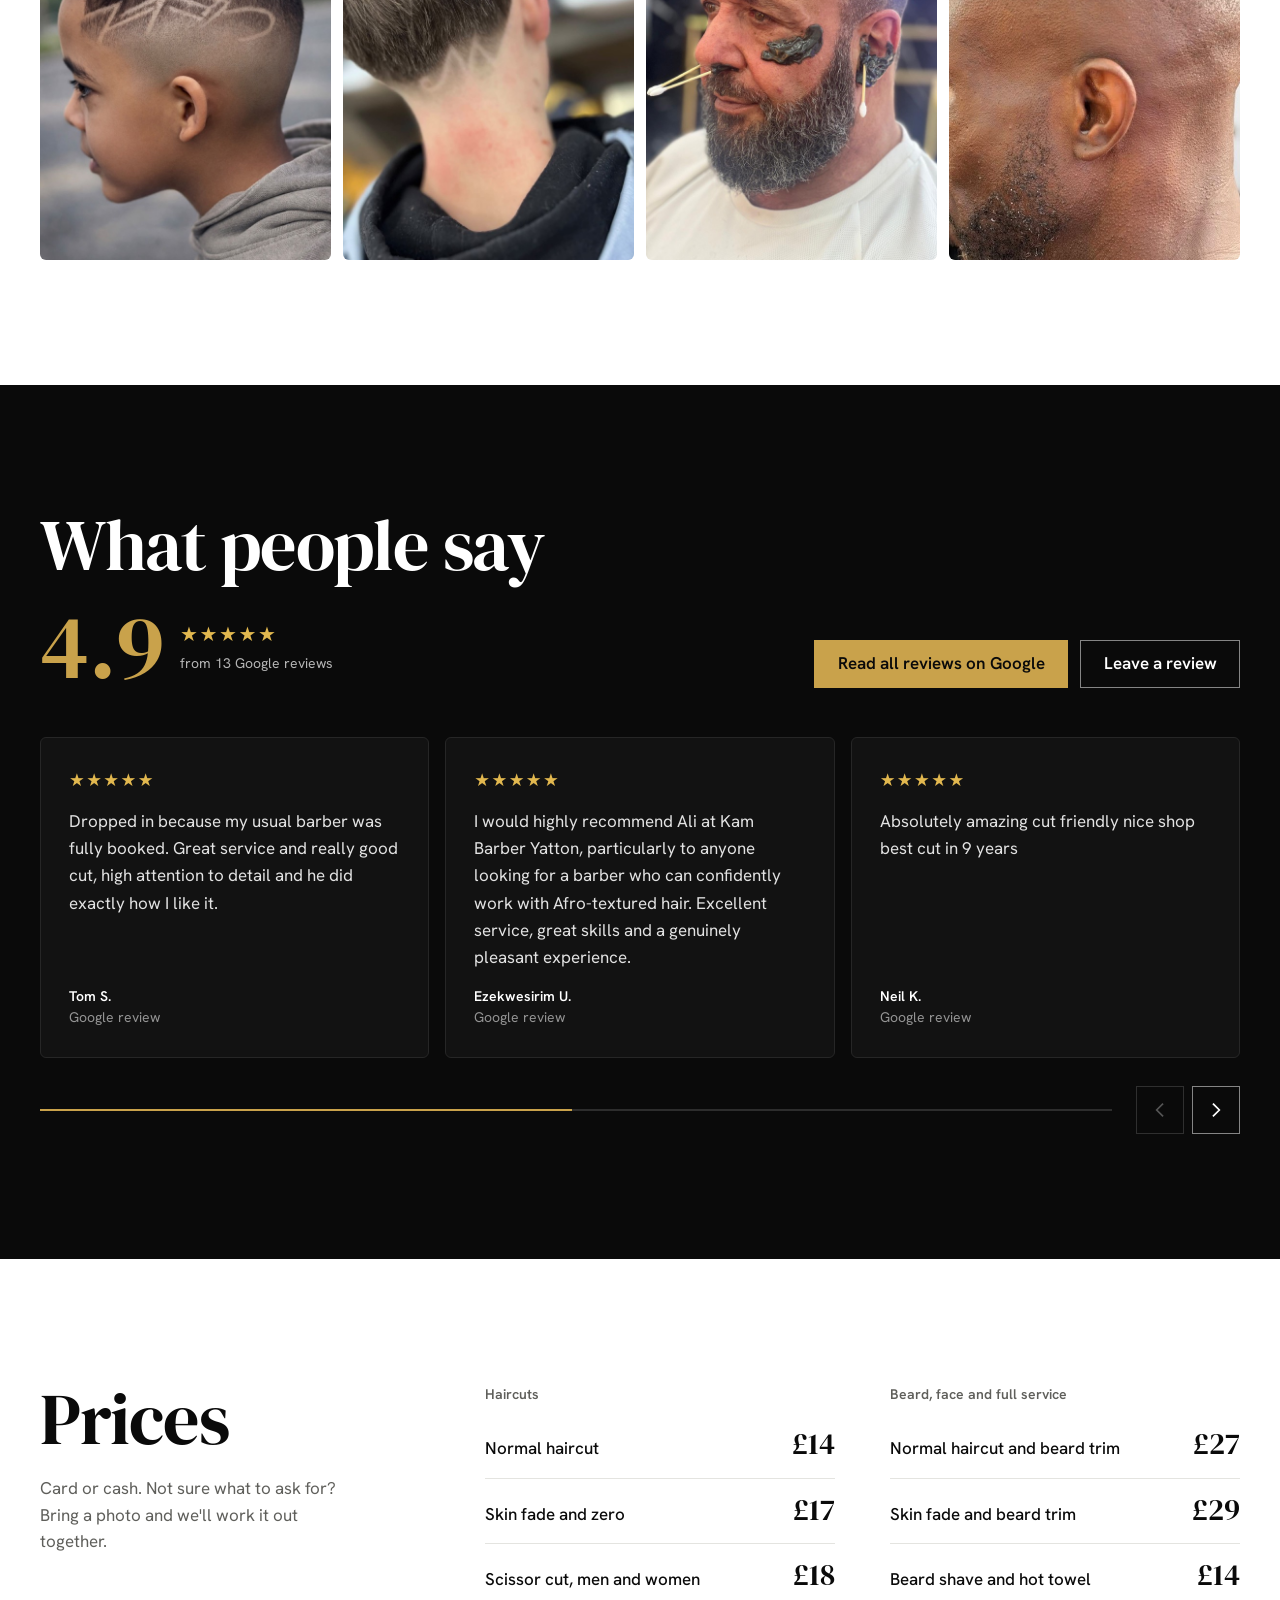
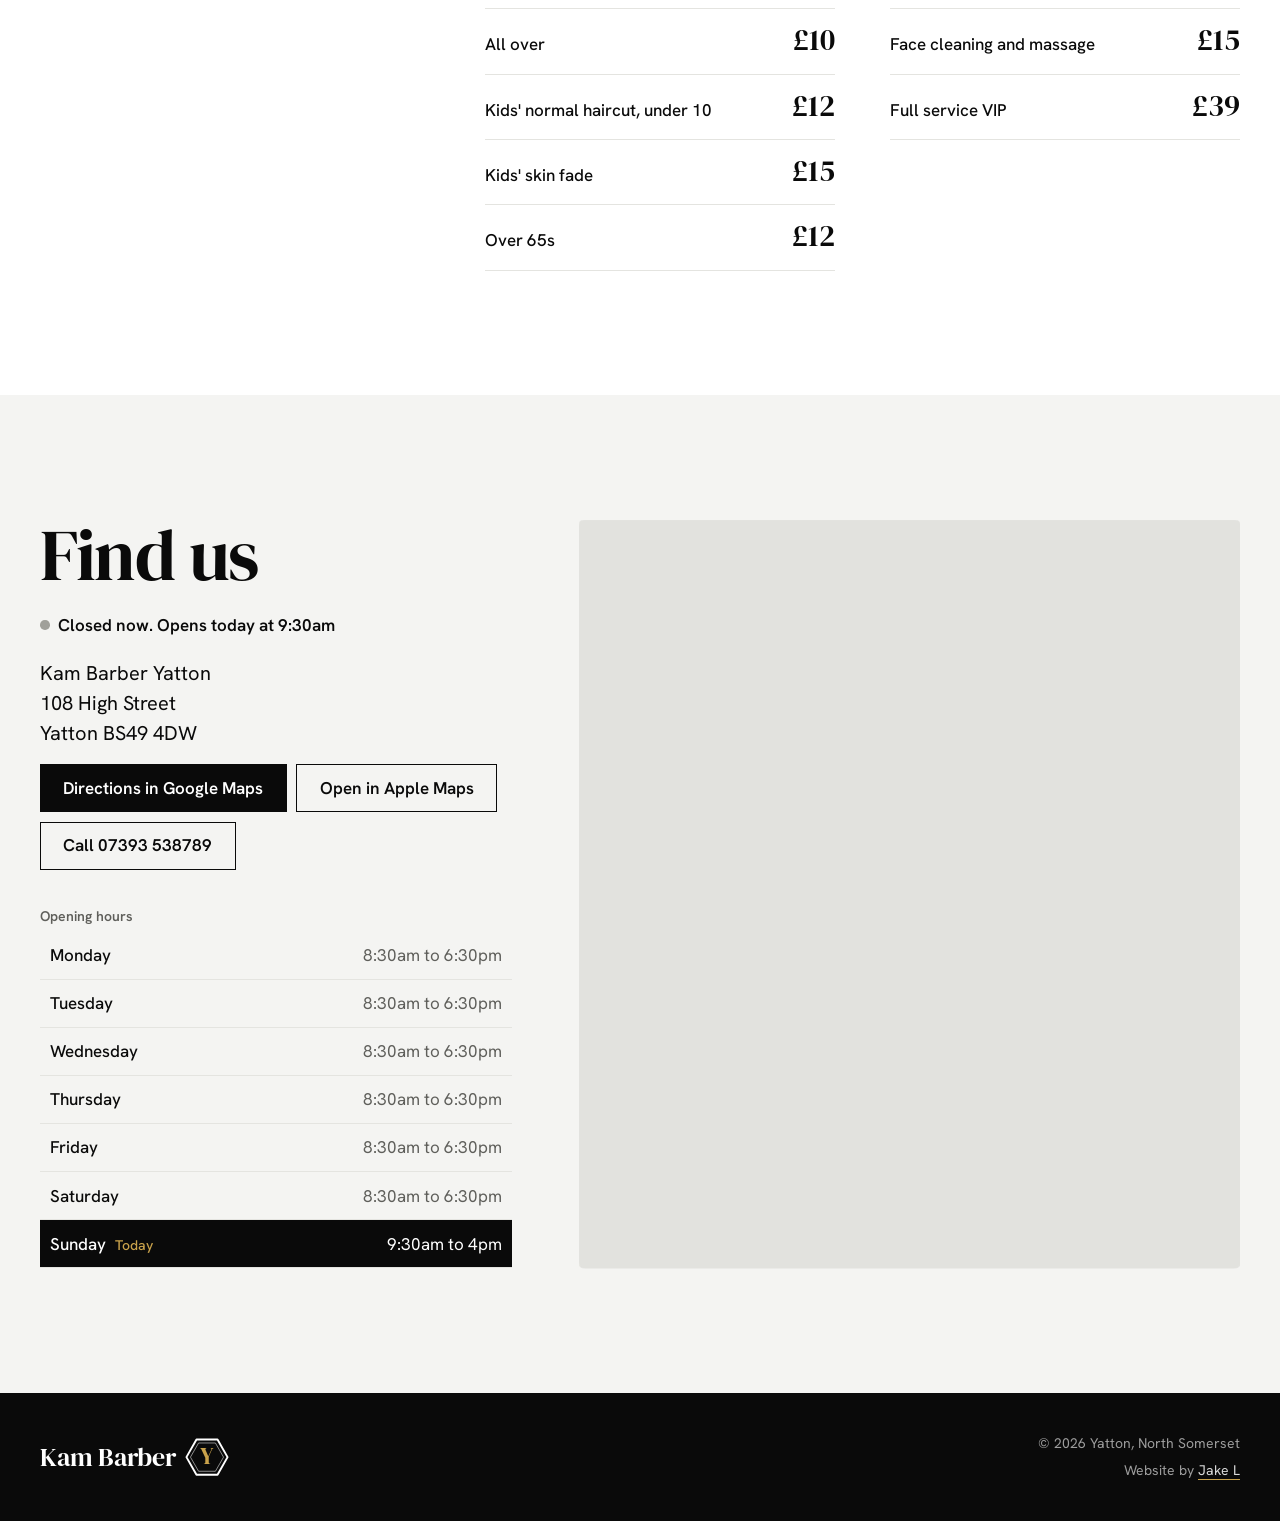
==== commit f5b4c81b: "Use the Yatton shop interior as the top photo Replaces the Clevedon interior with Kam's photo of the" ====
--- a/index.html
+++ b/index.html
@@ -110,8 +110,8 @@
   <main id="main">
     <!-- ============ HERO ============ -->
     <section class="hero" id="top">
-      <img class="hero-photo" src="assets/photos/inside.webp" width="1290" height="963" fetchpriority="high"
-           alt="Inside a barber shop: four black and gold barber chairs, mirrors and basins, a green leather bench and hexagonal lights across the ceiling">
+      <img class="hero-photo" src="assets/photos/inside.jpg" width="1600" height="1200" fetchpriority="high"
+           alt="Inside Kam Barber Yatton: black and gold quilted barber chairs, black basins and mirrors lit with gold light strips, hexagon lights across the ceiling and a light-up barber pole by the door">
       <div class="hero-shade" aria-hidden="true"></div>
       <div class="wrap hero-copy">
         <h1 class="wordmark">Kam Barber<br>Yatton</h1>
--- a/styles.css
+++ b/styles.css
@@ -148,7 +148,7 @@
   box-shadow: 0 1px 0 rgba(255, 255, 255, .08);
 }
 .header-inner { display: flex; align-items: center; gap: 2rem; min-height: 4.25rem; }
-/* Logo: "Kam Barber" with a Y (for Yatton) set in a hexagon, after the Clevedon shop's light ceiling */
+/* Logo: "Kam Barber" with a Y (for Yatton) set in a hexagon, after the shop's hexagon ceiling lights */
 .logo {
   display: inline-flex; align-items: center; gap: .55rem;
   color: var(--paper);
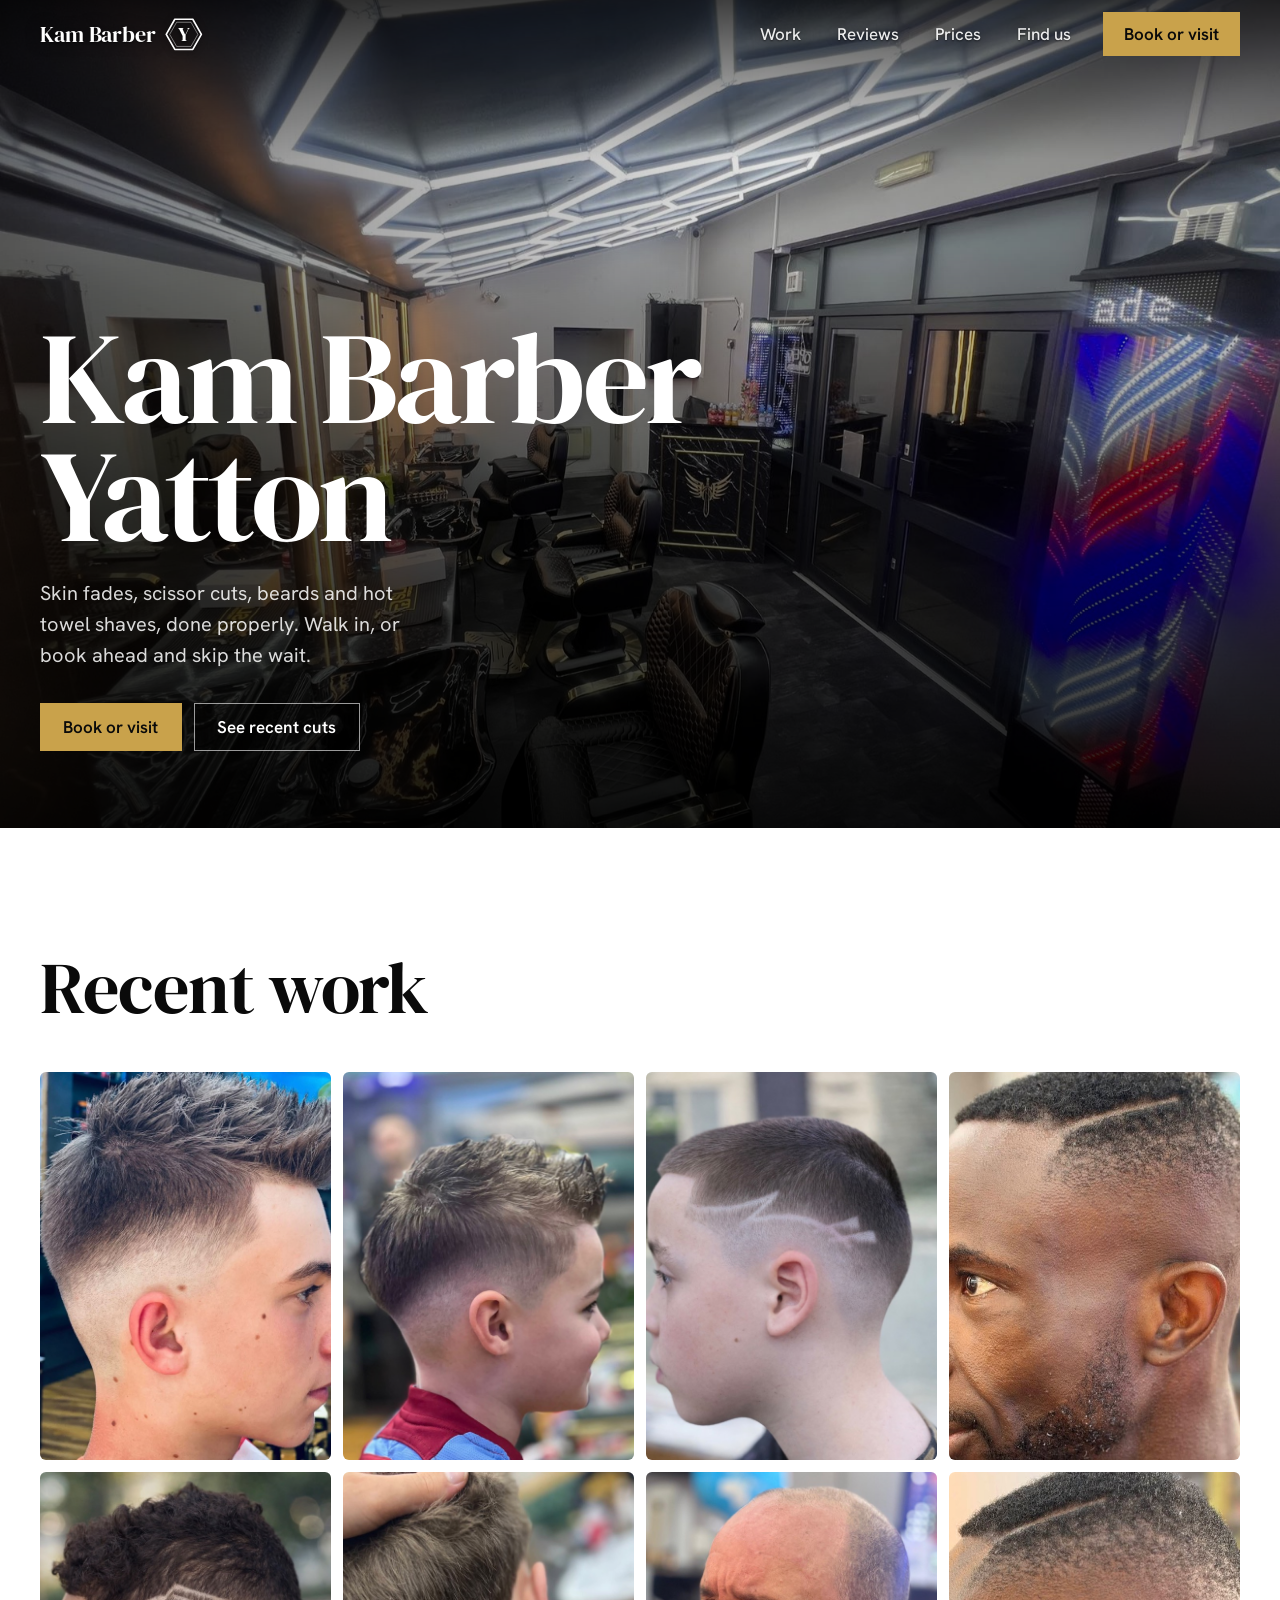
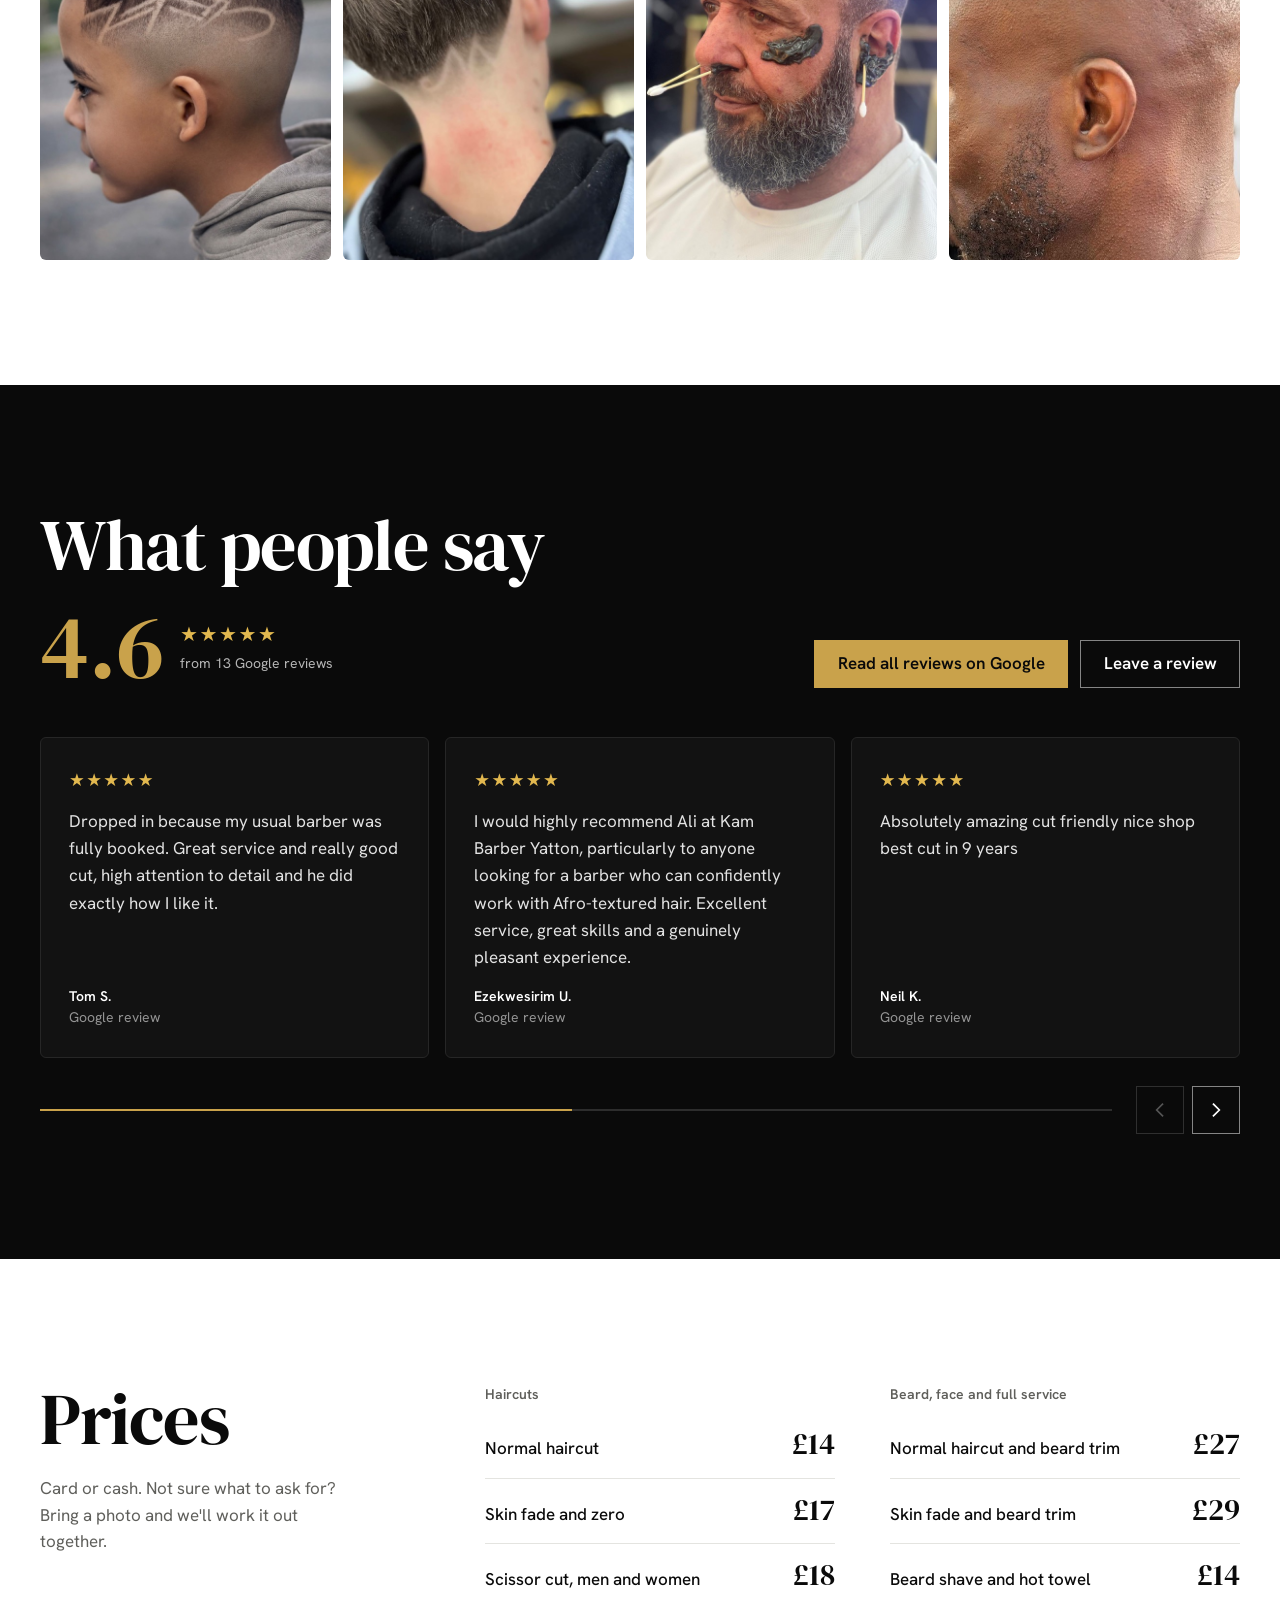
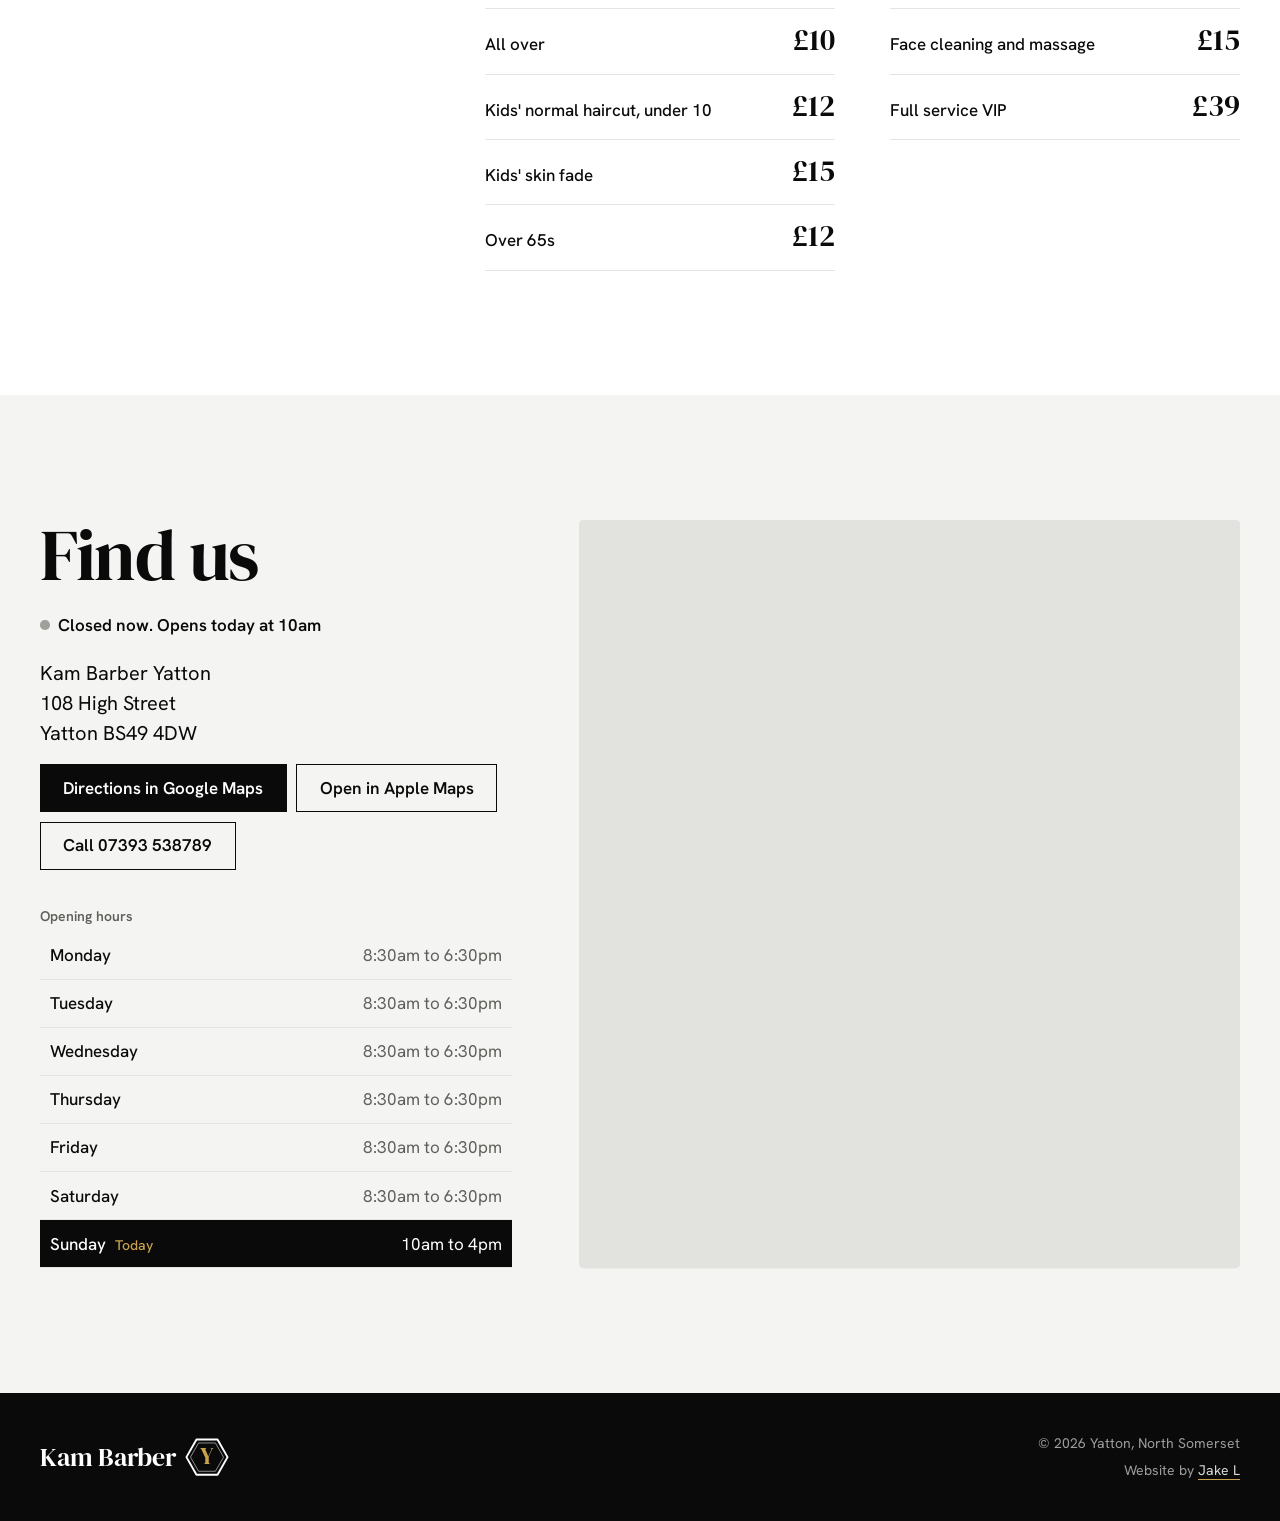
==== commit 6a161216: "Match Clevedon's opening hours (Sunday 10am to 4pm) Co-Authored-By: Claude Opus 5.5 <noreply@anthrop" ====
--- a/index.html
+++ b/index.html
@@ -10,11 +10,16 @@
   <meta property="og:type" content="website">
   <meta property="og:title" content="Kam Barber Yatton">
   <meta property="og:description" content="Haircuts, skin fades, beard trims and hot towel shaves in Yatton. See recent cuts and get directions.">
-  <meta property="og:url" content="https://kam-barber-yatton.vercel.app/">
+  <meta property="og:url" content="https://kambarberyatton.com/">
   <meta property="og:site_name" content="Kam Barber Yatton">
+  <meta property="og:image" content="https://kambarberyatton.com/assets/og-image.jpg">
+  <meta property="og:image:type" content="image/jpeg">
+  <meta property="og:image:width" content="1200">
+  <meta property="og:image:height" content="630">
+  <meta property="og:image:alt" content="Kam Barber Yatton: inside the shop, with quilted black and gold barber chairs under hexagon ceiling lights">
   <meta property="og:locale" content="en_GB">
-  <meta name="twitter:card" content="summary">
-  <link rel="canonical" href="https://kam-barber-yatton.vercel.app/">
+  <meta name="twitter:card" content="summary_large_image">
+  <link rel="canonical" href="https://kambarberyatton.com/">
 
   <link rel="icon" href="/favicon.ico" sizes="48x48">
   <link rel="icon" href="/assets/favicon.svg" type="image/svg+xml">
@@ -29,26 +34,31 @@
   {
     "@context": "https://schema.org",
     "@type": "WebSite",
-    "@id": "https://kam-barber-yatton.vercel.app/#website",
+    "@id": "https://kambarberyatton.com/#website",
     "name": "Kam Barber Yatton",
-    "url": "https://kam-barber-yatton.vercel.app/",
+    "url": "https://kambarberyatton.com/",
     "inLanguage": "en-GB",
-    "publisher": { "@id": "https://kam-barber-yatton.vercel.app/#business" }
+    "publisher": { "@id": "https://kambarberyatton.com/#business" }
   }
   </script>
   <script type="application/ld+json">
   {
     "@context": "https://schema.org",
     "@type": "HairSalon",
-    "@id": "https://kam-barber-yatton.vercel.app/#business",
+    "@id": "https://kambarberyatton.com/#business",
     "name": "Kam Barber Yatton",
     "description": "Barber shop on Yatton High Street, North Somerset, offering haircuts, skin fades, kids' cuts, beard trims and hot towel shaves.",
-    "url": "https://kam-barber-yatton.vercel.app/",
-    "logo": "https://kam-barber-yatton.vercel.app/assets/icons/icon-512.png",
+    "url": "https://kambarberyatton.com/",
+    "image": [
+      "https://kambarberyatton.com/assets/og-image.jpg",
+      "https://kambarberyatton.com/assets/photos/inside.jpg"
+    ],
+    "logo": "https://kambarberyatton.com/assets/icons/icon-512.png",
     "telephone": "+447393538789",
     "priceRange": "£10–£39",
     "currenciesAccepted": "GBP",
-    "hasMap": "https://www.google.com/maps/search/?api=1&query=Kam+Barber+Yatton+108+High+St+BS49+4DW",
+    "hasMap": "https://www.google.com/maps?cid=12672244166564746949",
+    "geo": { "@type": "GeoCoordinates", "latitude": 51.3882, "longitude": -2.8223 },
     "areaServed": [
       { "@type": "City", "name": "Yatton" },
       { "@type": "AdministrativeArea", "name": "North Somerset" }
@@ -63,7 +73,7 @@
     },
     "openingHoursSpecification": [
       { "@type": "OpeningHoursSpecification", "dayOfWeek": ["Monday","Tuesday","Wednesday","Thursday","Friday","Saturday"], "opens": "08:30", "closes": "18:30" },
-      { "@type": "OpeningHoursSpecification", "dayOfWeek": "Sunday", "opens": "09:30", "closes": "16:00" }
+      { "@type": "OpeningHoursSpecification", "dayOfWeek": "Sunday", "opens": "10:00", "closes": "16:00" }
     ]
   }
   </script>
@@ -175,7 +185,7 @@
             </p>
           </div>
           <div class="reviews-links" data-reveal>
-            <a class="btn btn-gold" href="https://www.google.com/maps/search/?api=1&amp;query=Kam+Barber+Yatton+108+High+St+BS49+4DW" target="_blank" rel="noopener" data-review-link>Read all reviews on Google</a>
+            <a class="btn btn-gold" href="https://www.google.com/maps?cid=12672244166564746949" target="_blank" rel="noopener" data-review-link>Read all reviews on Google</a>
             <a class="btn btn-line-light" href="https://www.google.com/maps/search/?api=1&amp;query=Kam+Barber+Yatton+108+High+St+BS49+4DW" target="_blank" rel="noopener" data-write-review-link>Leave a review</a>
           </div>
         </div>
@@ -241,7 +251,7 @@
     </section>
 
     <!-- ============ PRICES ============ -->
-    <!-- These are the Clevedon prices. Check with Kam that Yatton charges the same before going live. -->
+    <!-- Same prices as the Clevedon shop (confirmed 23 Nov 2026). -->
     <section class="prices" id="prices" aria-labelledby="prices-title">
       <div class="wrap prices-grid">
         <div class="prices-intro">
@@ -308,7 +318,7 @@
               <tr data-day="4" data-open="08:30" data-close="18:30"><th scope="row">Thursday</th><td>8:30am to 6:30pm</td></tr>
               <tr data-day="5" data-open="08:30" data-close="18:30"><th scope="row">Friday</th><td>8:30am to 6:30pm</td></tr>
               <tr data-day="6" data-open="08:30" data-close="18:30"><th scope="row">Saturday</th><td>8:30am to 6:30pm</td></tr>
-              <tr data-day="0" data-open="09:30" data-close="16:00"><th scope="row">Sunday</th><td>9:30am to 4pm</td></tr>
+              <tr data-day="0" data-open="10:00" data-close="16:00"><th scope="row">Sunday</th><td>10am to 4pm</td></tr>
             </tbody>
           </table>
         </div>
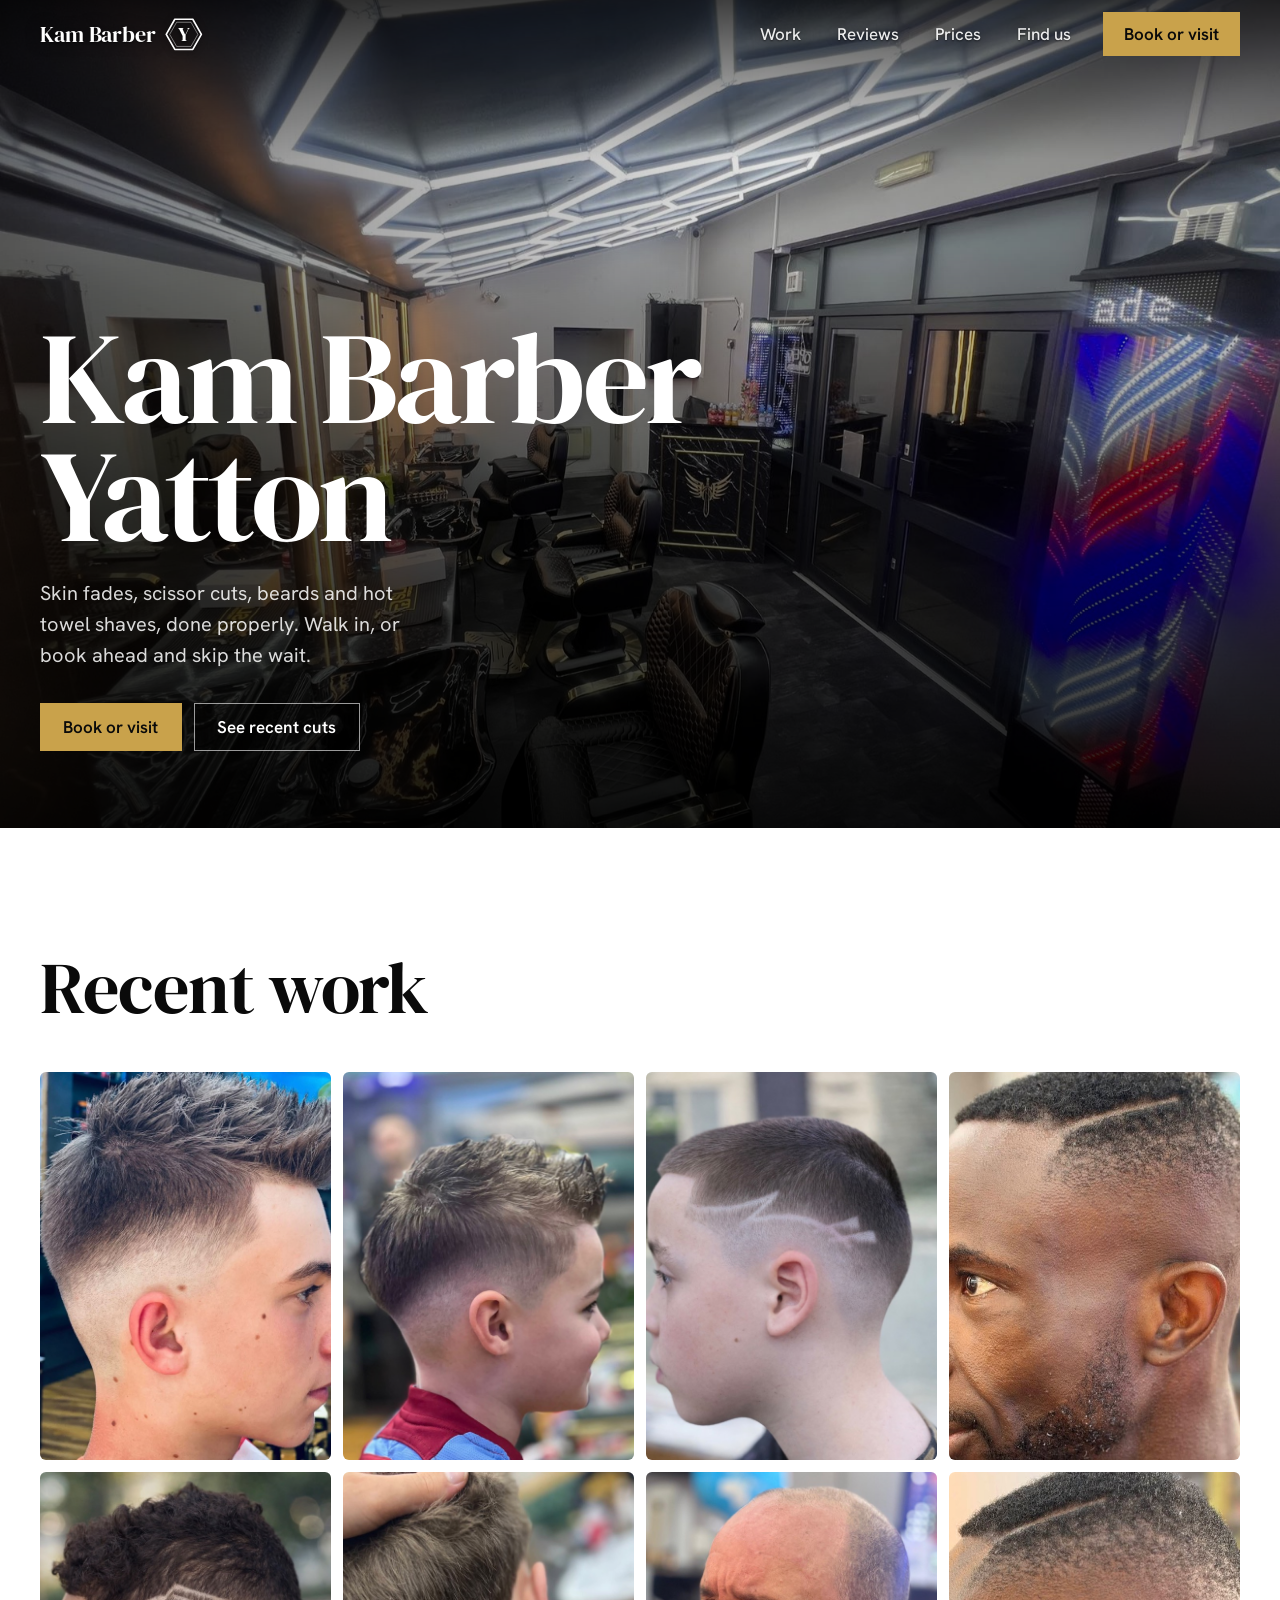
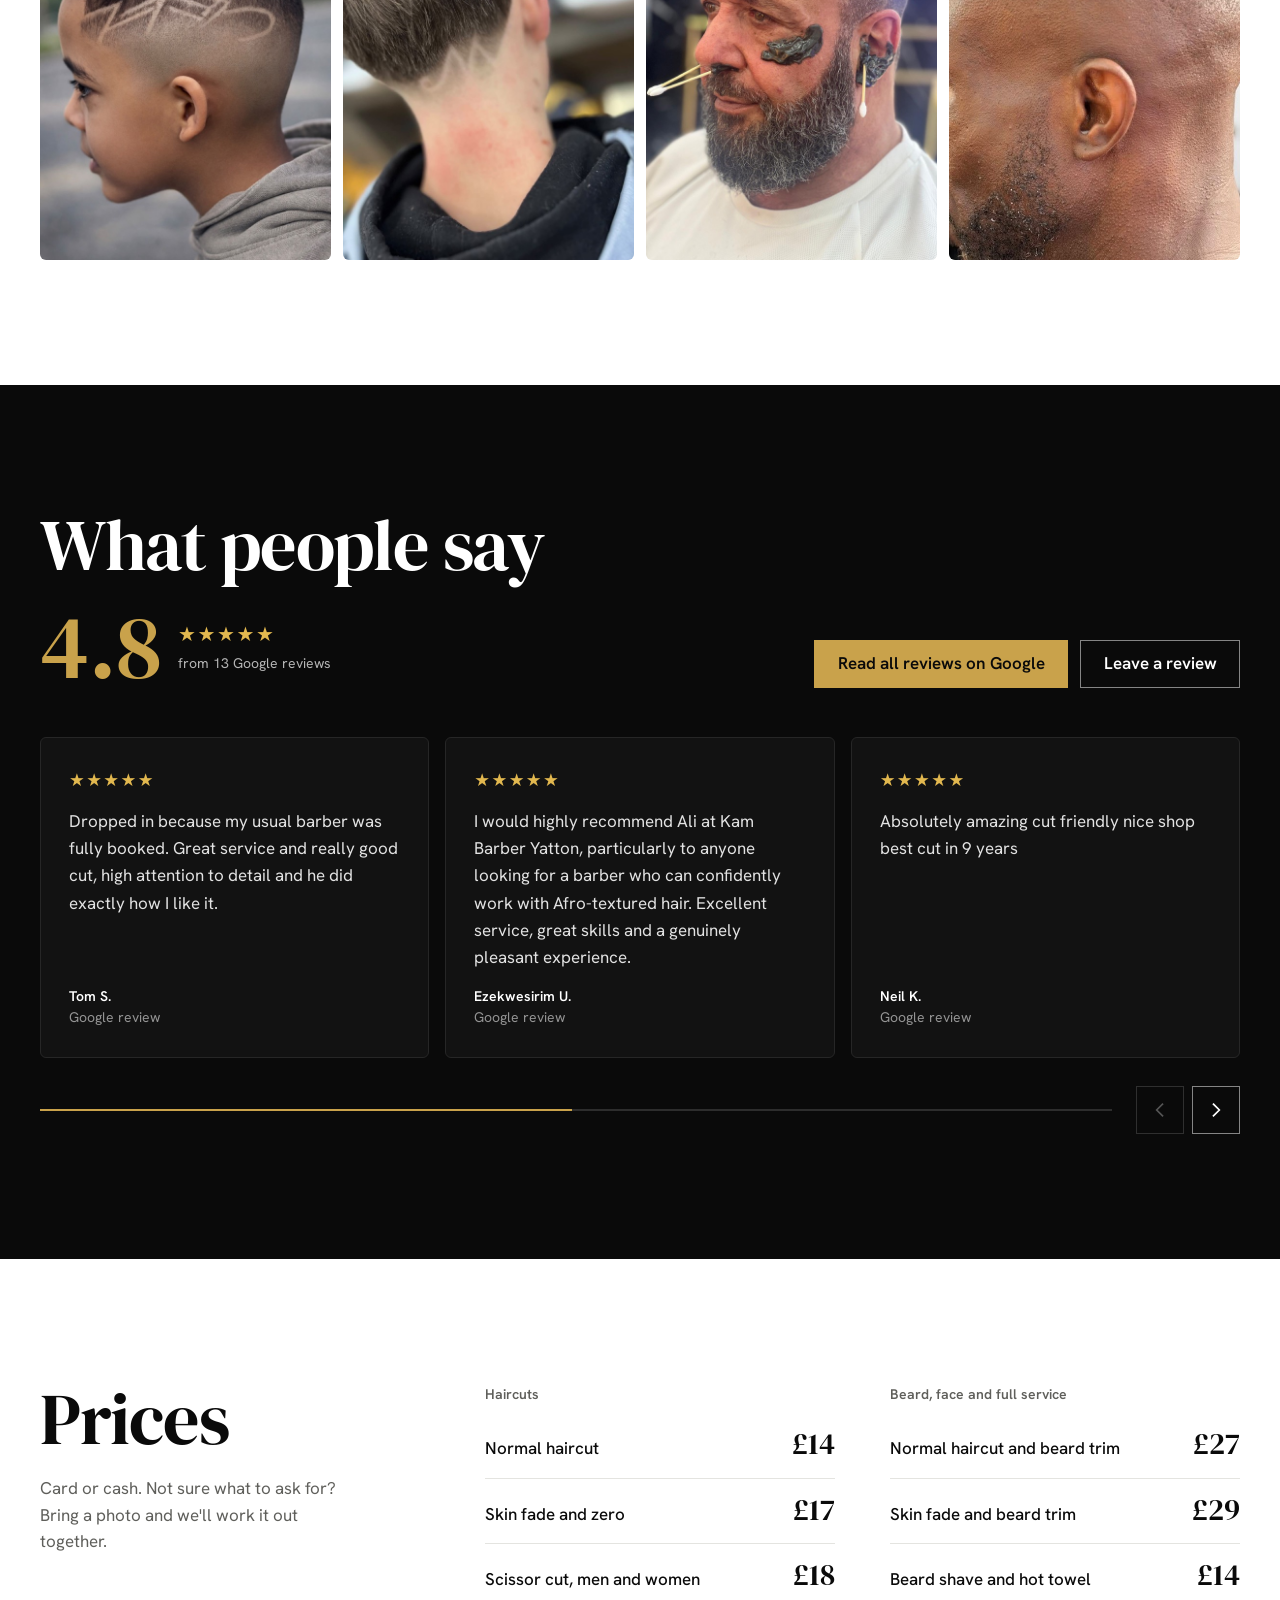
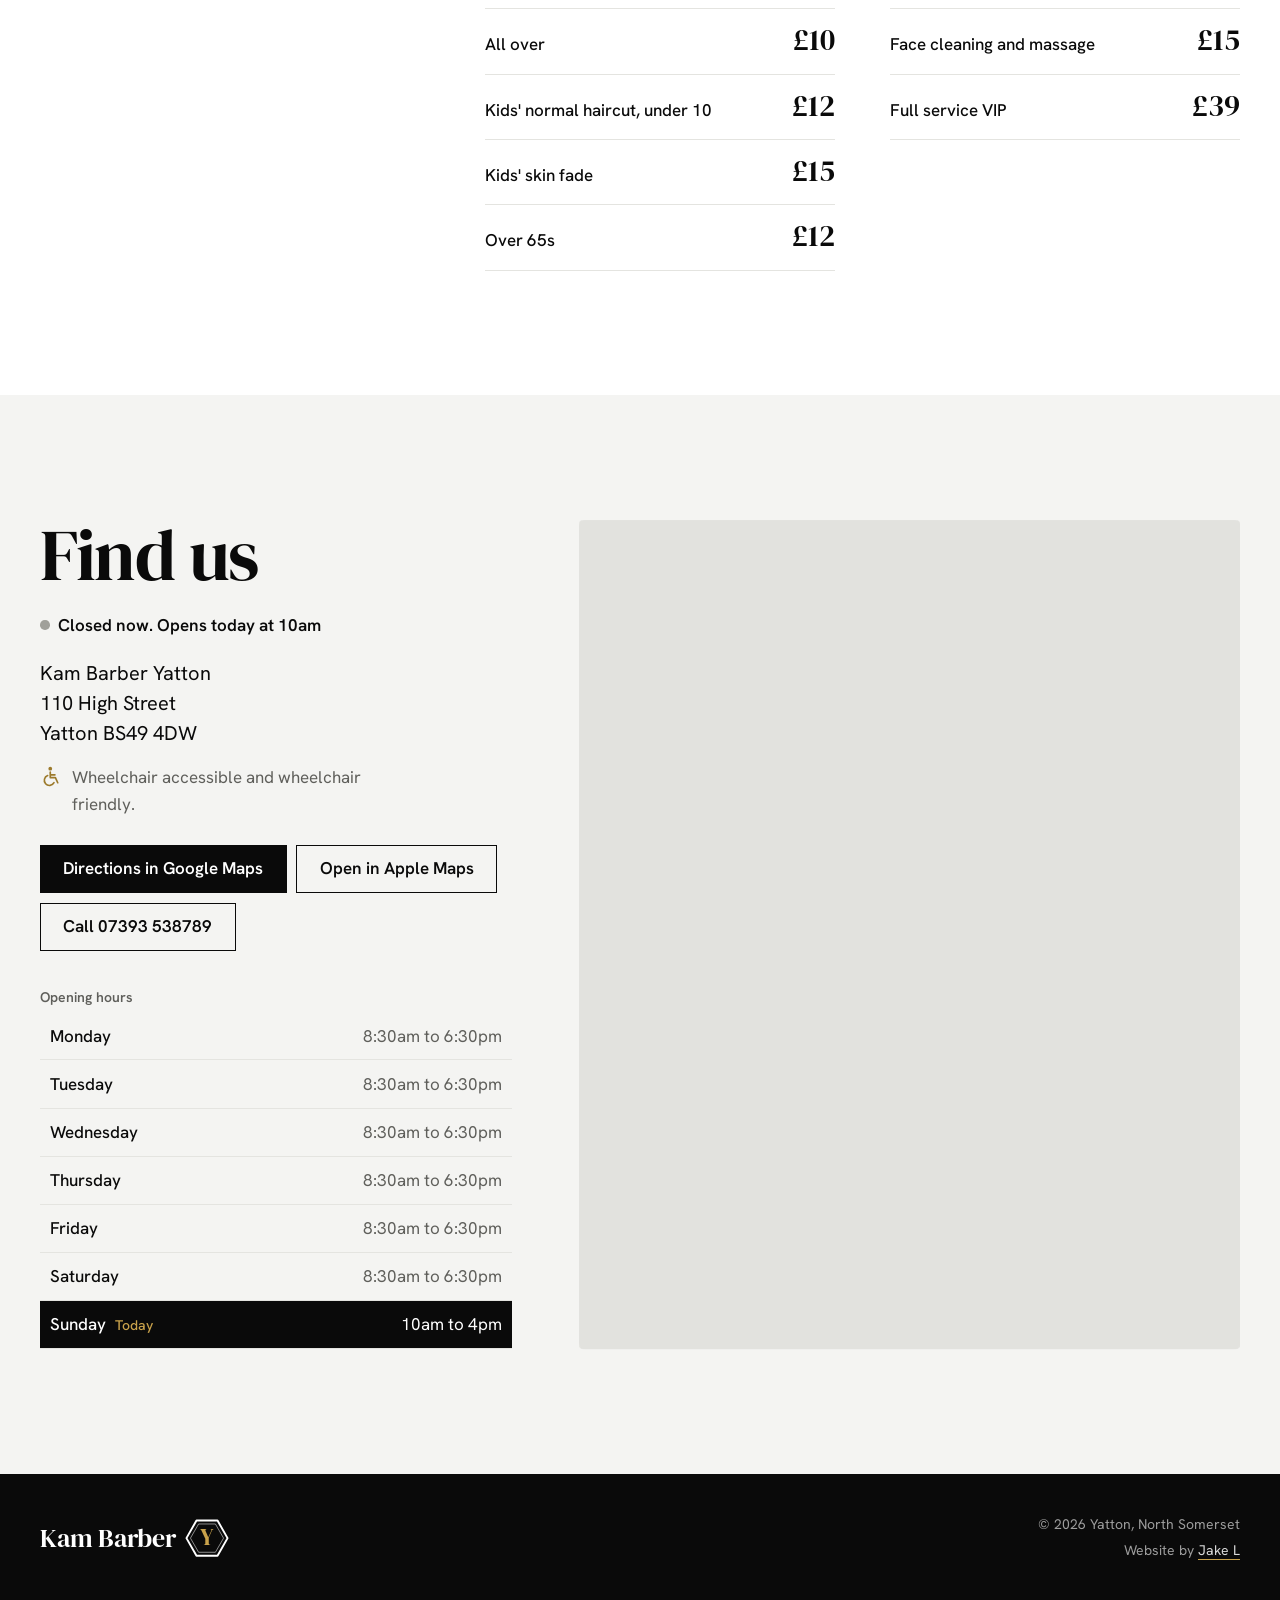
==== commit e8c55045: "Use 110 High Street and add wheelchair access Co-Authored-By: Claude Opus 5.5 <noreply@anthropic.com" ====
--- a/index.html
+++ b/index.html
@@ -63,9 +63,12 @@
       { "@type": "City", "name": "Yatton" },
       { "@type": "AdministrativeArea", "name": "North Somerset" }
     ],
+    "amenityFeature": [
+      { "@type": "LocationFeatureSpecification", "name": "Wheelchair accessible", "value": true }
+    ],
     "address": {
       "@type": "PostalAddress",
-      "streetAddress": "108 High Street",
+      "streetAddress": "110 High Street",
       "addressLocality": "Yatton",
       "addressRegion": "North Somerset",
       "postalCode": "BS49 4DW",
@@ -113,7 +116,7 @@
         <a class="btn btn-line-light" href="#" data-directions="google" target="_blank" rel="noopener">Directions</a>
         <a class="btn btn-gold" href="#visit">Book</a>
       </div>
-      <p class="menu-address">108 High Street, Yatton BS49 4DW</p>
+      <p class="menu-address">110 High Street, Yatton BS49 4DW</p>
     </div>
   </nav>
 
@@ -186,7 +189,7 @@
           </div>
           <div class="reviews-links" data-reveal>
             <a class="btn btn-gold" href="https://www.google.com/maps?cid=12672244166564746949" target="_blank" rel="noopener" data-review-link>Read all reviews on Google</a>
-            <a class="btn btn-line-light" href="https://www.google.com/maps/search/?api=1&amp;query=Kam+Barber+Yatton+108+High+St+BS49+4DW" target="_blank" rel="noopener" data-write-review-link>Leave a review</a>
+            <a class="btn btn-line-light" href="https://www.google.com/maps/search/?api=1&amp;query=Kam+Barber+Yatton+110+High+St+BS49+4DW" target="_blank" rel="noopener" data-write-review-link>Leave a review</a>
           </div>
         </div>
 
@@ -293,9 +296,13 @@
           <p class="status" data-status aria-live="polite" data-reveal></p>
           <address class="address" data-reveal>
             Kam Barber Yatton<br>
-            108 High Street<br>
+            110 High Street<br>
             Yatton BS49 4DW
           </address>
+          <p class="access" data-reveal>
+            <svg viewBox="0 0 24 24" aria-hidden="true" focusable="false"><circle cx="11" cy="4" r="2"/><path d="M11 7.5v6h5.5l2.5 5.5M11 10.5h5M8.2 11.3A5.5 5.5 0 1 0 15 19"/></svg>
+            Wheelchair accessible and wheelchair friendly.
+          </p>
 
           <div class="direction-btns" data-reveal>
             <a class="btn btn-ink" href="#" data-directions="google" target="_blank" rel="noopener">Directions in Google Maps</a>
